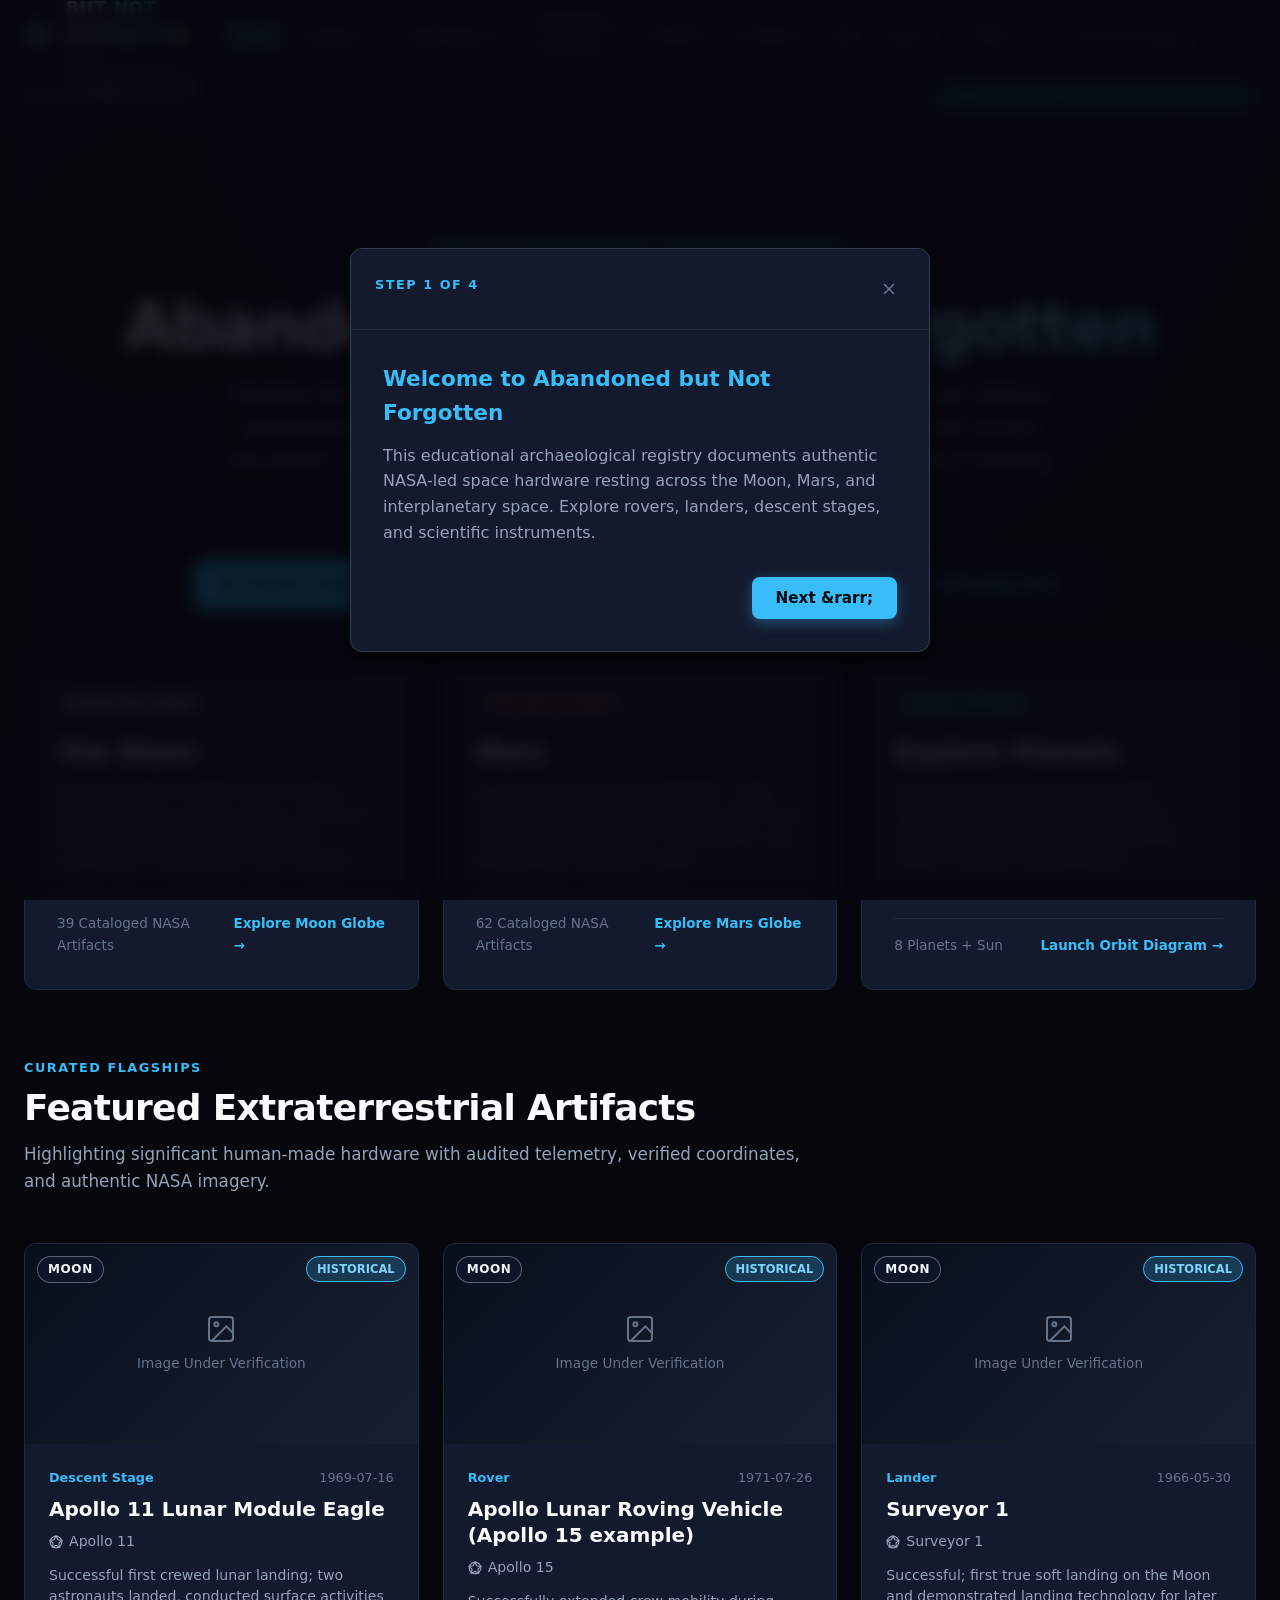
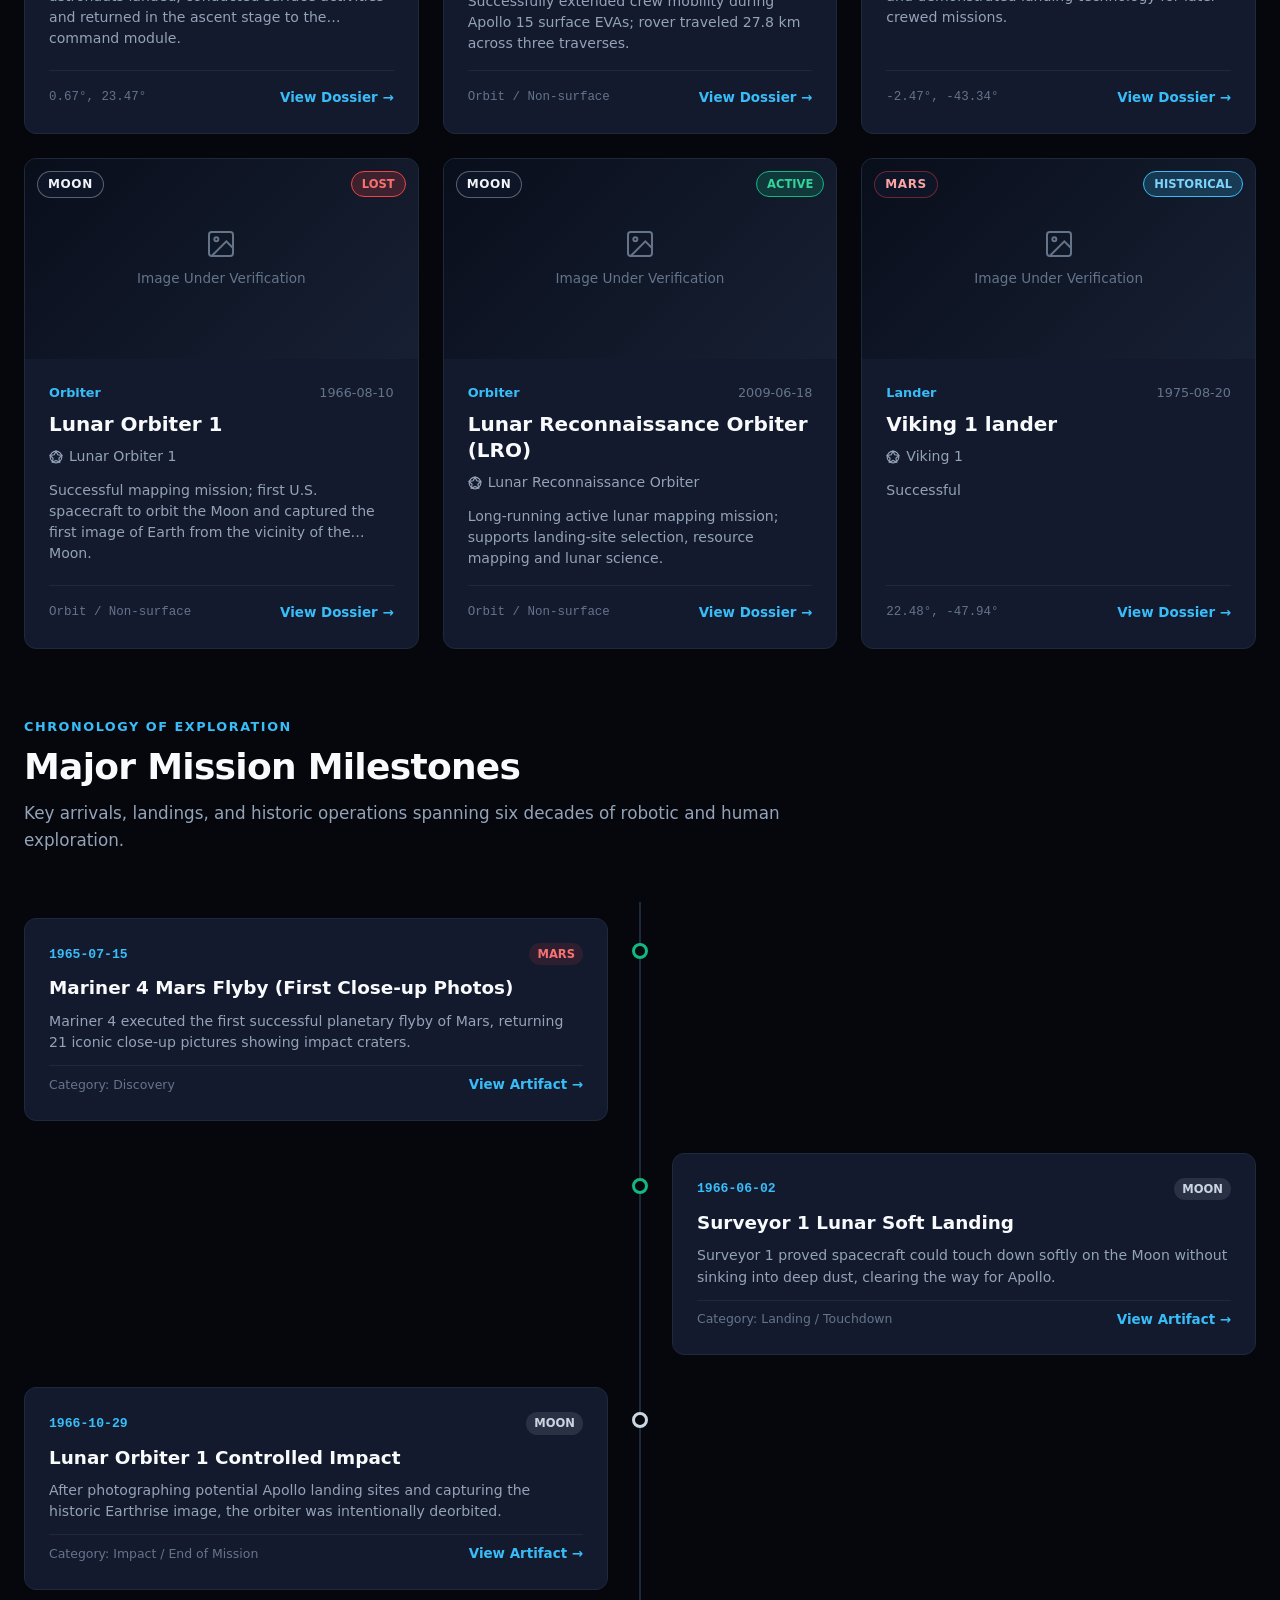
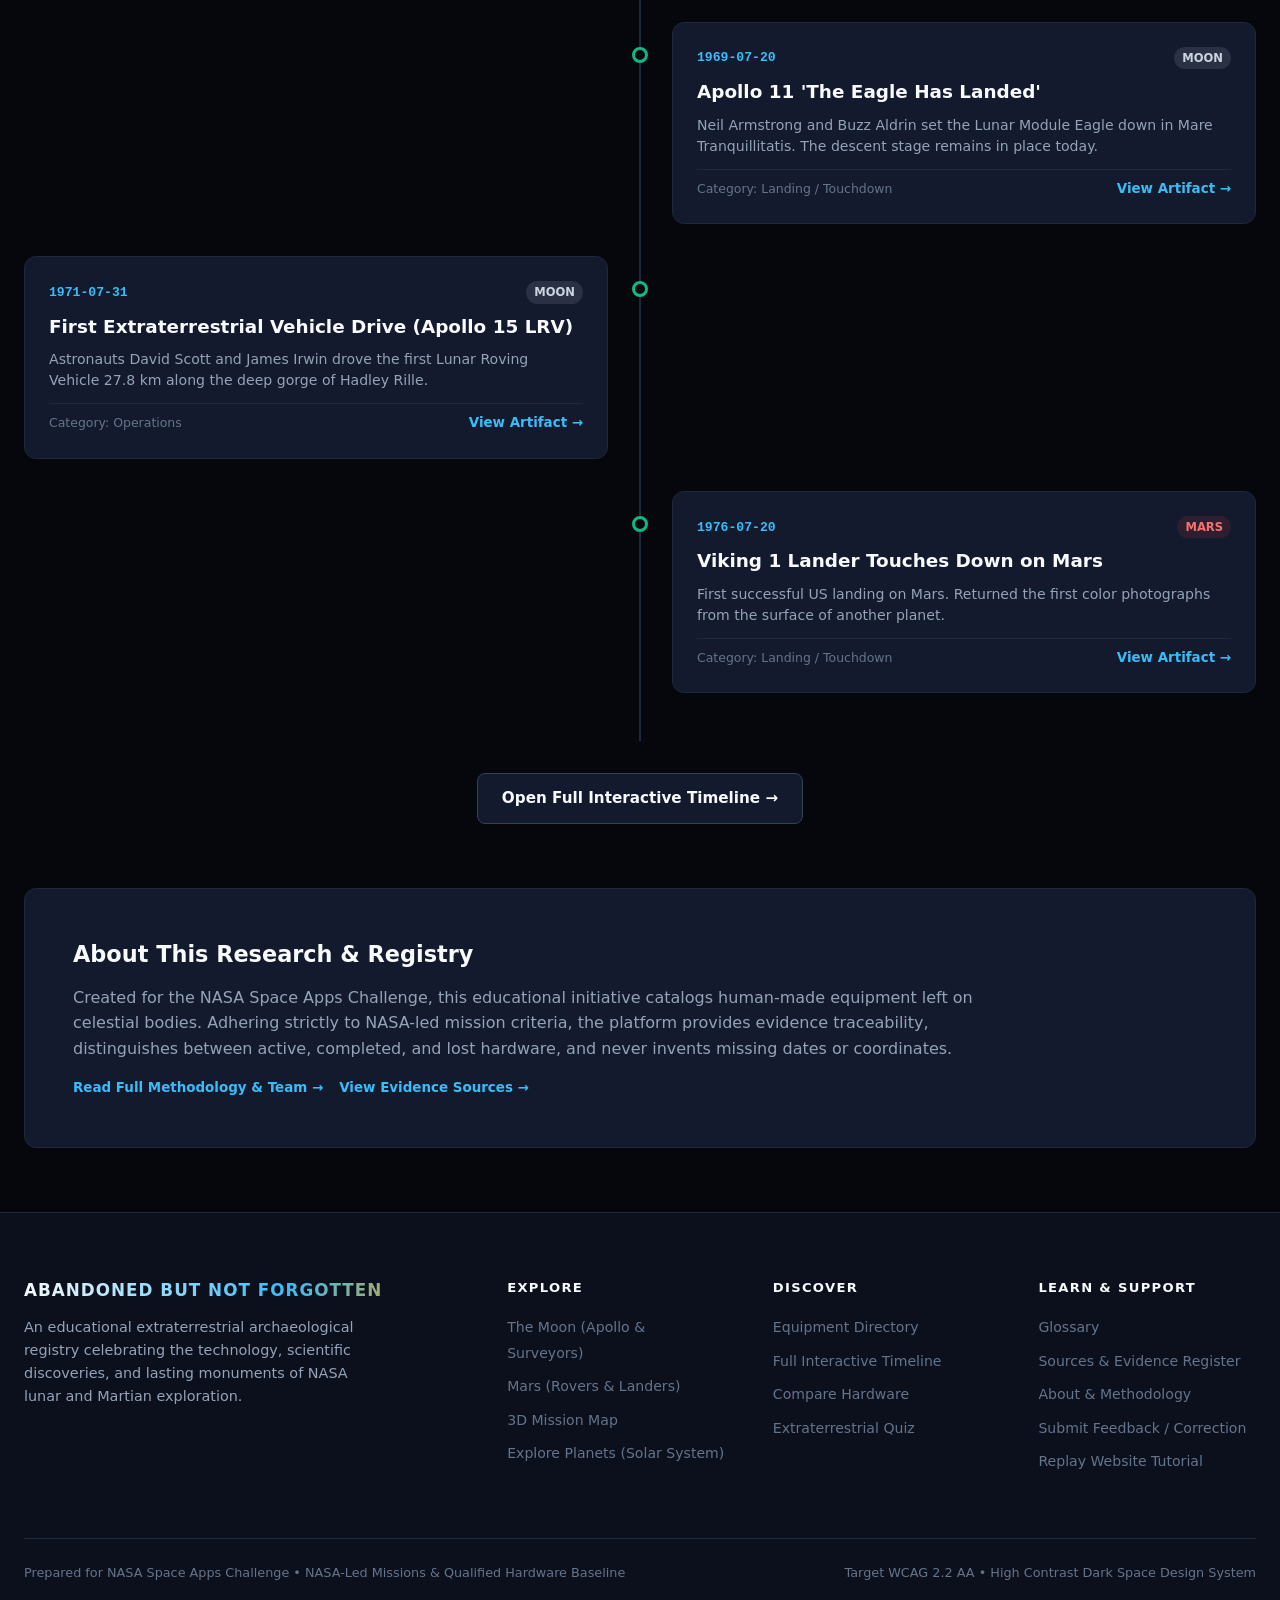
==== index.html @ 473dccac "Add files via upload" ====
<!DOCTYPE html>
<html lang="en" data-theme="dark">
<head>
  <meta charset="UTF-8">
  <meta name="viewport" content="width=device-width, initial-scale=1.0">
  <meta name="description" content="Abandoned but Not Forgotten — An educational, evidence-led archaeological registry and catalog of qualifying NASA-led Moon and Mars mission hardware, landers, rovers, and scientific artifacts.">
  <title>Abandoned but Not Forgotten | NASA Extraterrestrial Artifact Registry</title>
  <link rel="stylesheet" href="styles.css">
  <link rel="icon" href="data:image/svg+xml,<svg xmlns='http://www.w3.org/2000/svg' viewBox='0 0 100 100'><circle cx='50' cy='50' r='46' fill='none' stroke='%2338bdf8' stroke-width='6'/><path d='M30 65 L50 25 L70 65 Z' fill='none' stroke='white' stroke-width='5'/><circle cx='50' cy='52' r='6' fill='%23ef4444'/></svg>">
</head>
<body>

  <!-- Accessible Skip Link -->
  <a href="#main-content" class="skip-link">Skip to main content</a>

  <!-- Site Header & Global Navigation (2-Row Layout) -->
  <header class="site-header" role="banner">
    <!-- Row 1: Primary Nav & Global Actions -->
    <div class="container header-row-primary">
      <div class="brand">
        <a href="#home" class="brand-link" aria-label="Abandoned but Not Forgotten homepage">
          <div class="brand-icon" aria-hidden="true">
            <svg viewBox="0 0 40 40" width="28" height="28" fill="none" stroke="currentColor">
              <circle cx="20" cy="20" r="17" stroke-width="2" stroke-dasharray="3 3"/>
              <circle cx="20" cy="20" r="8" stroke-width="2"/>
              <line x1="20" y1="2" x2="20" y2="38" stroke-width="1.5"/>
              <line x1="2" y1="20" x2="38" y2="20" stroke-width="1.5"/>
            </svg>
          </div>
          <div class="brand-text">
            <span class="brand-title">ABANDONED BUT NOT FORGOTTEN</span>
            <span class="brand-tagline">NASA Extraterrestrial Artifact Registry</span>
          </div>
        </a>
      </div>

      <nav class="primary-nav" aria-label="Main Navigation">
        <ul class="nav-list">
          <li><a href="#home" class="nav-link active" data-route="home">Home</a></li>
          
          <!-- Explore Dropdown -->
          <li class="dropdown">
            <button class="dropdown-trigger" aria-haspopup="true" aria-expanded="false">
              Explore
              <svg class="dropdown-icon" viewBox="0 0 24 24" fill="none" stroke="currentColor" stroke-width="2"><polyline points="6 9 12 15 18 9"/></svg>
            </button>
            <ul class="dropdown-menu">
              <li><a href="#planets" data-route="planets">Explore Planets (Solar System)</a></li>
              <li><a href="#mission-map" data-route="mission-map">Mission Map (3D Globe)</a></li>
              <li><a href="#missions" data-route="missions">NASA & Space Missions</a></li>
            </ul>
          </li>

          <!-- Destinations Dropdown -->
          <li class="dropdown">
            <button class="dropdown-trigger" aria-haspopup="true" aria-expanded="false">
              Destinations
              <svg class="dropdown-icon" viewBox="0 0 24 24" fill="none" stroke="currentColor" stroke-width="2"><polyline points="6 9 12 15 18 9"/></svg>
            </button>
            <ul class="dropdown-menu">
              <li><a href="#destination-moon" data-route="destination-moon">Moon (Apollo & Surveyors)</a></li>
              <li><a href="#destination-mars" data-route="destination-mars">Mars (Rovers & Landers)</a></li>
            </ul>
          </li>

          <li><a href="#filters" class="nav-link" data-route="filters">Equipment Directory</a></li>
          <li><a href="#timeline" class="nav-link" data-route="timeline">Timeline</a></li>
          <li><a href="#compare" class="nav-link" data-route="compare">Compare</a></li>
          <li><a href="#quiz" class="nav-link" data-route="quiz">Quiz</a></li>

          <!-- Learn Dropdown -->
          <li class="dropdown">
            <button class="dropdown-trigger" aria-haspopup="true" aria-expanded="false">
              Learn
              <svg class="dropdown-icon" viewBox="0 0 24 24" fill="none" stroke="currentColor" stroke-width="2"><polyline points="6 9 12 15 18 9"/></svg>
            </button>
            <ul class="dropdown-menu">
              <li><a href="#glossary" data-route="glossary">Glossary</a></li>
              <li><a href="#sources" data-route="sources">Sources & Evidence Register</a></li>
            </ul>
          </li>

          <li><a href="#about" class="nav-link" data-route="about">About</a></li>
        </ul>
      </nav>

      <!-- Global Actions: Search, Notifications, Theme, Mobile -->
      <div class="header-actions">
        <div class="search-box-header">
          <svg class="search-icon-header" viewBox="0 0 24 24" width="16" height="16" fill="none" stroke="currentColor" stroke-width="2"><circle cx="11" cy="11" r="8"/><line x1="21" y1="21" x2="16.65" y2="16.65"/></svg>
          <input type="search" id="globalSearchInput" class="search-input-header" placeholder="Search catalog..." aria-label="Search equipment, missions, or glossary">
        </div>

        <!-- Notification Bell -->
        <button id="btnNotificationBell" class="btn-icon" aria-label="Website update announcements" title="Website update feed">
          <svg viewBox="0 0 24 24" width="18" height="18" fill="none" stroke="currentColor" stroke-width="2"><path d="M18 8A6 6 0 0 0 6 8c0 7-3 9-3 9h18s-3-2-3-9"/><path d="M13.73 21a2 2 0 0 1-3.46 0"/></svg>
          <span class="badge-dot" aria-hidden="true"></span>
        </button>

        <!-- Theme Toggle -->
        <button id="btnThemeToggle" class="btn-icon" aria-label="Toggle dark/light theme" title="Toggle theme">
          <svg class="theme-icon-sun" viewBox="0 0 24 24" width="18" height="18" fill="none" stroke="currentColor" stroke-width="2"><circle cx="12" cy="12" r="5"/><line x1="12" y1="1" x2="12" y2="3"/><line x1="12" y1="21" x2="12" y2="23"/><line x1="4.22" y1="4.22" x2="5.64" y2="5.64"/><line x1="18.36" y1="18.36" x2="19.78" y2="19.78"/><line x1="1" y1="12" x2="3" y2="12"/><line x1="21" y1="12" x2="23" y2="12"/><line x1="4.22" y1="19.78" x2="5.64" y2="18.36"/><line x1="18.36" y1="5.64" x2="19.78" y2="4.22"/></svg>
        </button>

        <!-- Mobile Menu Toggle -->
        <button id="btnMobileToggle" class="btn-icon btn-mobile-toggle" aria-label="Toggle navigation menu" aria-expanded="false">
          <svg viewBox="0 0 24 24" width="20" height="20" fill="none" stroke="currentColor" stroke-width="2"><line x1="3" y1="12" x2="21" y2="12"/><line x1="3" y1="6" x2="21" y2="6"/><line x1="3" y1="18" x2="21" y2="18"/></svg>
        </button>
      </div>
    </div>

    <!-- Row 2: Contextual Navigation & Breadcrumbs -->
    <div class="container header-row-contextual">
      <nav class="breadcrumb-trail" aria-label="Breadcrumb">
        <a href="#home">Home</a>
        <span class="breadcrumb-separator" aria-hidden="true">/</span>
        <span id="currentRouteLabel">Catalog</span>
      </nav>

      <div class="contextual-actions">
        <span class="dataset-badge" title="NASA-Only Verified Deliverables dataset loaded">
          <span class="dataset-dot"></span>
          NASA-Only Verified Dataset (100 Artifacts)
        </span>
      </div>
    </div>
  </header>

  <!-- Main Content Area with Routing Views -->
  <main id="main-content" role="main">

    <!-- ======================================================================
         1. HOME VIEW (#home)
         ====================================================================== -->
    <section id="view-home" class="view-section active" aria-labelledby="home-heading">
      <div class="container">
        <!-- Hero Section -->
        <div class="hero-section">
          <span class="hero-badge">NASA Space Apps Challenge • Archaeological Registry</span>
          <h1 id="home-heading" class="hero-title">Abandoned but Not Forgotten</h1>
          <p class="hero-subtitle">
            Explore the forgotten history of space exploration, discover the stories behind abandoned spacecraft, rovers, landers, and scientific instruments left across the Moon, Mars, and beyond. Every mission leaves an enduring legacy waiting to be rediscovered.
          </p>
          <div class="hero-actions">
            <a href="#filters" class="btn btn-primary">
              <svg viewBox="0 0 24 24" width="18" height="18" fill="none" stroke="currentColor" stroke-width="2"><rect x="3" y="3" width="7" height="7"/><rect x="14" y="3" width="7" height="7"/><rect x="14" y="14" width="7" height="7"/><rect x="3" y="14" width="7" height="7"/></svg>
              Explore Equipment Directory
            </a>
            <a href="#mission-map" class="btn btn-secondary">
              <svg viewBox="0 0 24 24" width="18" height="18" fill="none" stroke="currentColor" stroke-width="2"><circle cx="12" cy="12" r="10"/><polygon points="12 2 15.09 8.26 22 9.27 17 14.14 18.18 21.02 12 17.77 5.82 21.02 7 14.14 2 9.27 8.91 8.26 12 2"/></svg>
              Interactive 3D Mission Map
            </a>
            <a href="#quiz" class="btn btn-outline">Test Knowledge Quiz</a>
          </div>
        </div>

        <!-- 3 Primary Destination Cards -->
        <div class="destinations-grid">
          <article class="dest-card moon">
            <span class="dest-card-badge">Celestial Body</span>
            <h2 class="dest-card-title">The Moon</h2>
            <p class="dest-card-desc">
              Discover historic Apollo lunar module descent stages, electric rovers, Surveyor soft landers, and impact remnants preserved in the pristine lunar vacuum.
            </p>
            <div class="dest-card-meta">
              <span>39 Cataloged NASA Artifacts</span>
              <a href="#destination-moon" class="btn-card-link">Explore Moon Globe &rarr;</a>
            </div>
          </article>

          <article class="dest-card mars">
            <span class="dest-card-badge">The Red Planet</span>
            <h2 class="dest-card-title">Mars</h2>
            <p class="dest-card-desc">
              Journey across ancient lakebeds, crater rims, and volcanic plains where rovers like Curiosity, Perseverance, Opportunity, and Spirit paved humanity's path.
            </p>
            <div class="dest-card-meta">
              <span>62 Cataloged NASA Artifacts</span>
              <a href="#destination-mars" class="btn-card-link">Explore Mars Globe &rarr;</a>
            </div>
          </article>

          <article class="dest-card solar">
            <span class="dest-card-badge">Solar System</span>
            <h2 class="dest-card-title">Explore Planets</h2>
            <p class="dest-card-desc">
              Interactive 2D solar system model demonstrating planetary orbits from Mercury to Neptune, with deep-space robotic missions and telemetry.
            </p>
            <div class="dest-card-meta">
              <span>8 Planets + Sun</span>
              <a href="#planets" class="btn-card-link">Launch Orbit Diagram &rarr;</a>
            </div>
          </article>
        </div>

        <!-- Featured Artifacts -->
        <div class="section-header">
          <span class="section-eyebrow">Curated Flagships</span>
          <h2 class="section-title">Featured Extraterrestrial Artifacts</h2>
          <p class="section-description">
            Highlighting significant human-made hardware with audited telemetry, verified coordinates, and authentic NASA imagery.
          </p>
        </div>
        <div id="homeFeaturedGrid" class="equipment-grid">
          <!-- Populated by JavaScript -->
        </div>

        <!-- Interactive Timeline Preview on Home -->
        <div style="margin-top: var(--space-3xl);">
          <div class="section-header">
            <span class="section-eyebrow">Chronology of Exploration</span>
            <h2 class="section-title">Major Mission Milestones</h2>
            <p class="section-description">
              Key arrivals, landings, and historic operations spanning six decades of robotic and human exploration.
            </p>
          </div>
          <div id="homeTimelinePreview" class="timeline-stream">
            <!-- Populated by JavaScript (top milestones) -->
          </div>
          <div style="text-align: center; margin-top: var(--space-xl);">
            <a href="#timeline" class="btn btn-secondary">Open Full Interactive Timeline &rarr;</a>
          </div>
        </div>

        <!-- Recently Explored Section -->
        <div id="recentlyExploredSection" style="margin-top: var(--space-3xl); display: none;">
          <div class="section-header" style="display: flex; align-items: flex-end; justify-content: space-between; flex-wrap: wrap; gap: var(--space-md);">
            <div>
              <span class="section-eyebrow">Your History</span>
              <h2 class="section-title" style="font-size: 1.6rem; margin-bottom: 4px;">Recently Explored Artifacts</h2>
              <p class="section-description" style="font-size: 0.88rem;">Stored locally in your browser. No personal data or cloud telemetry collected.</p>
            </div>
            <button id="btnClearRecentlyExplored" class="btn btn-outline" style="padding: 6px 14px; font-size: 0.82rem;">Clear History</button>
          </div>
          <div id="recentlyExploredGrid" class="equipment-grid">
            <!-- Populated by JS -->
          </div>
        </div>

        <!-- About Project Summary Card -->
        <div style="margin-top: var(--space-3xl); background: var(--bg-card); border: 1px solid var(--border-dim); border-radius: var(--radius-lg); padding: var(--space-2xl);">
          <h3 style="font-size: 1.4rem; font-weight: 800; color: var(--text-primary); margin-bottom: var(--space-sm);">About This Research & Registry</h3>
          <p style="color: var(--text-secondary); line-height: 1.6; margin-bottom: var(--space-md); max-width: 900px;">
            Created for the NASA Space Apps Challenge, this educational initiative catalogs human-made equipment left on celestial bodies. Adhering strictly to NASA-led mission criteria, the platform provides evidence traceability, distinguishes between active, completed, and lost hardware, and never invents missing dates or coordinates.
          </p>
          <div style="display: flex; gap: var(--space-md); flex-wrap: wrap;">
            <a href="#about" class="btn-card-link">Read Full Methodology & Team &rarr;</a>
            <a href="#sources" class="btn-card-link">View Evidence Sources &rarr;</a>
          </div>
        </div>
      </div>
    </section>

    <!-- ======================================================================
         2. MOON DESTINATION VIEW (#destination-moon)
         ====================================================================== -->
    <section id="view-destination-moon" class="view-section" aria-labelledby="moon-heading">
      <div class="container">
        <div class="section-header">
          <span class="section-eyebrow">Destination Exploration</span>
          <h1 id="moon-heading" class="section-title">The Moon: Human & Robotic Footprints</h1>
          <p class="section-description">
            Interactive 3D lunar globe rendering surface landing coordinates for Apollo lunar modules, Lunar Roving Vehicles, and Surveyor robotic landers.
          </p>
        </div>

        <!-- 3D Globe Canvas Container -->
        <div class="globe-viewport-container" id="moonGlobeContainer">
          <canvas id="moonGlobeCanvas" class="globe-canvas" aria-label="Interactive 3D Moon Globe with surface landing markers"></canvas>
          <div class="globe-hud-overlay">
            <div class="globe-hud-title">
              <svg viewBox="0 0 24 24" width="16" height="16" fill="currentColor"><circle cx="12" cy="12" r="10"/></svg>
              <span>Lunar Surface Telemetry</span>
            </div>
            <div class="globe-hud-coords" id="moonGlobeHoverCoords">Rotate globe to inspect coordinates</div>
          </div>
          <div class="globe-controls-bar">
            <button class="globe-btn-ctrl" id="btnMoonResetView" title="Reset view orientation">Reset View</button>
            <button class="globe-btn-ctrl" id="btnMoonToggleAutoRotate" title="Toggle automatic rotation">Auto-Rotate: On</button>
          </div>
          <!-- Marker Click HUD Popup -->
          <div class="globe-marker-popup" id="moonMarkerPopup">
            <div class="popup-title" id="moonPopupTitle">Hardware Name</div>
            <div class="popup-mission" id="moonPopupMission">Mission Name</div>
            <span class="popup-status status-historical-badge" id="moonPopupStatus">Historical</span>
            <br>
            <button class="popup-link" id="moonPopupBtnDetails">View Complete Dossier &rarr;</button>
          </div>
        </div>

        <!-- Accessible 2D Location List Details (WCAG 2.2 Fallback) -->
        <details class="accessible-marker-list-details">
          <summary class="accessible-marker-summary">View Accessible 2D Coordinate Table for Screen Readers & Keyboard Users</summary>
          <div class="table-container">
            <table class="marker-table" aria-label="Moon surface equipment coordinate list">
              <thead>
                <tr>
                  <th>Equipment Name</th>
                  <th>Mission</th>
                  <th>Coordinates</th>
                  <th>Location Accuracy</th>
                  <th>Status</th>
                  <th>Action</th>
                </tr>
              </thead>
              <tbody id="moonAccessibleTableBody">
                <!-- Populated by JS -->
              </tbody>
            </table>
          </div>
        </details>

        <!-- Moon Equipment Directory Grid -->
        <div class="section-header" style="margin-top: var(--space-2xl);">
          <span class="section-eyebrow">Catalog Records</span>
          <h2 class="section-title" style="font-size: 1.8rem;">Lunar Equipment Records</h2>
        </div>
        <div id="moonEquipmentGrid" class="equipment-grid">
          <!-- Populated by JS -->
        </div>
      </div>
    </section>

    <!-- ======================================================================
         3. MARS DESTINATION VIEW (#destination-mars)
         ====================================================================== -->
    <section id="view-destination-mars" class="view-section" aria-labelledby="mars-heading">
      <div class="container">
        <div class="section-header">
          <span class="section-eyebrow">Destination Exploration</span>
          <h1 id="mars-heading" class="section-title">Mars: The Red Planet Artifacts</h1>
          <p class="section-description">
            Explore 62 NASA rovers, static landers, atmospheric probes, and orbiters that have explored Martian valleys, craters, and polar plains.
          </p>
        </div>

        <!-- 3D Mars Globe Container -->
        <div class="globe-viewport-container" id="marsGlobeContainer">
          <canvas id="marsGlobeCanvas" class="globe-canvas" aria-label="Interactive 3D Mars Globe with surface landing markers"></canvas>
          <div class="globe-hud-overlay">
            <div class="globe-hud-title" style="color: #f87171;">
              <svg viewBox="0 0 24 24" width="16" height="16" fill="currentColor"><circle cx="12" cy="12" r="10"/></svg>
              <span>Martian Surface Telemetry</span>
            </div>
            <div class="globe-hud-coords" id="marsGlobeHoverCoords">Rotate globe to inspect coordinates</div>
          </div>
          <div class="globe-controls-bar">
            <button class="globe-btn-ctrl" id="btnMarsResetView" title="Reset view orientation">Reset View</button>
            <button class="globe-btn-ctrl" id="btnMarsToggleAutoRotate" title="Toggle automatic rotation">Auto-Rotate: On</button>
          </div>
          <!-- Marker Popup -->
          <div class="globe-marker-popup" id="marsMarkerPopup">
            <div class="popup-title" id="marsPopupTitle">Hardware Name</div>
            <div class="popup-mission" id="marsPopupMission">Mission Name</div>
            <span class="popup-status status-active-badge" id="marsPopupStatus">Active</span>
            <br>
            <button class="popup-link" id="marsPopupBtnDetails">View Complete Dossier &rarr;</button>
          </div>
        </div>

        <!-- Accessible 2D Table Fallback -->
        <details class="accessible-marker-list-details">
          <summary class="accessible-marker-summary">View Accessible 2D Coordinate Table for Screen Readers & Keyboard Users</summary>
          <div class="table-container">
            <table class="marker-table" aria-label="Mars surface equipment coordinate list">
              <thead>
                <tr>
                  <th>Equipment Name</th>
                  <th>Mission</th>
                  <th>Coordinates</th>
                  <th>Location Accuracy</th>
                  <th>Status</th>
                  <th>Action</th>
                </tr>
              </thead>
              <tbody id="marsAccessibleTableBody">
                <!-- Populated by JS -->
              </tbody>
            </table>
          </div>
        </details>

        <!-- Mars Equipment Directory Grid -->
        <div class="section-header" style="margin-top: var(--space-2xl);">
          <span class="section-eyebrow">Catalog Records</span>
          <h2 class="section-title" style="font-size: 1.8rem;">Martian Equipment Records</h2>
        </div>
        <div id="marsEquipmentGrid" class="equipment-grid">
          <!-- Populated by JS -->
        </div>
      </div>
    </section>

    <!-- ======================================================================
         4. FILTERS / EQUIPMENT DIRECTORY VIEW (#filters)
         ====================================================================== -->
    <section id="view-filters" class="view-section" aria-labelledby="filters-heading">
      <div class="container">
        <div class="section-header">
          <span class="section-eyebrow">Comprehensive Registry</span>
          <h1 id="filters-heading" class="section-title">Extraterrestrial Equipment Directory</h1>
          <p class="section-description">
            Filter, sort, and inspect 100 qualified NASA Moon and Mars mission hardware records. Toggle between visual grid cards and structured data table.
          </p>
        </div>

        <!-- Filter Controls Toolbar -->
        <div class="filters-toolbar">
          <div class="filters-row">
            <div class="filter-group">
              <label for="filterDestination" class="filter-label">Destination</label>
              <select id="filterDestination" class="filter-select">
                <option value="all">All Destinations (Moon & Mars)</option>
                <option value="Moon">Moon (39)</option>
                <option value="Mars">Mars (61)</option>
              </select>
            </div>

            <div class="filter-group">
              <label for="filterStatus" class="filter-label">Operational Status</label>
              <select id="filterStatus" class="filter-select">
                <option value="all">All Statuses</option>
                <option value="active">Active / Operational</option>
                <option value="historical">Historical / Completed</option>
                <option value="lost">Lost Contact / Impact</option>
              </select>
            </div>

            <div class="filter-group">
              <label for="filterType" class="filter-label">Equipment Type</label>
              <select id="filterType" class="filter-select">
                <option value="all">All Equipment Types</option>
                <option value="Rover">Rovers</option>
                <option value="Lander">Landers</option>
                <option value="Descent Stage">Descent Stages</option>
                <option value="Orbiter">Orbiters & Spacecraft</option>
                <option value="Helicopter">Helicopters & Aerial</option>
              </select>
            </div>

            <div class="filter-group">
              <label for="filterSearchText" class="filter-label">Search Query</label>
              <input type="text" id="filterSearchText" class="filter-search" placeholder="Filter by name, mission, instruments...">
            </div>

            <div class="filter-group">
              <label for="filterSortOrder" class="filter-label">Sort By</label>
              <select id="filterSortOrder" class="filter-select">
                <option value="chronological-asc">Chronological (Earliest First)</option>
                <option value="chronological-desc">Chronological (Newest First)</option>
                <option value="name-asc">Name (A &rarr; Z)</option>
                <option value="destination">Destination</option>
              </select>
            </div>
          </div>

          <div class="filter-actions-row">
            <div class="results-count-badge" id="filtersResultCount" aria-live="polite">
              Showing 100 equipment records
            </div>

            <div style="display: flex; align-items: center; gap: var(--space-md);">
              <button id="btnResetFilters" class="btn btn-outline" style="padding: 4px 12px; font-size: 0.8rem;">Reset Filters</button>
              <div class="view-mode-toggle" role="group" aria-label="Display View Mode">
                <button id="btnViewCards" class="btn-view-toggle active" aria-pressed="true">Grid Cards</button>
                <button id="btnViewTable" class="btn-view-toggle" aria-pressed="false">Data Table</button>
              </div>
            </div>
          </div>
        </div>

        <!-- Directory Container (Cards view vs Table view) -->
        <div id="directoryCardsContainer" class="equipment-grid">
          <!-- Populated by JS -->
        </div>

        <div id="directoryTableContainer" class="table-container" style="display: none;">
          <table class="data-table" aria-label="Filtered equipment directory table">
            <thead>
              <tr>
                <th>Hardware Name</th>
                <th>Destination</th>
                <th>Type</th>
                <th>Mission</th>
                <th>Launch Date</th>
                <th>Landing / Arrival</th>
                <th>Coordinates</th>
                <th>Status</th>
                <th>Action</th>
              </tr>
            </thead>
            <tbody id="directoryTableBody">
              <!-- Populated by JS -->
            </tbody>
          </table>
        </div>
      </div>
    </section>

    <!-- ======================================================================
         5. FULL INTERACTIVE TIMELINE VIEW (#timeline)
         ====================================================================== -->
    <section id="view-timeline" class="view-section" aria-labelledby="timeline-heading">
      <div class="container">
        <div class="section-header">
          <span class="section-eyebrow">Temporal Mapping</span>
          <h1 id="timeline-heading" class="section-title">Moon & Mars Exploration Timeline</h1>
          <p class="section-description">
            Interactive chronological stream of launches, landings, deployments, major discoveries, and communication conclusions.
          </p>
        </div>

        <!-- Timeline Toolbar & Legend -->
        <div class="timeline-controls-bar">
          <div class="timeline-legend">
            <span style="font-weight: 700; color: var(--text-primary);">Outcome Legend:</span>
            <div class="legend-item"><span class="legend-dot green"></span> Successful Milestone / Landing</div>
            <div class="legend-item"><span class="legend-dot yellow"></span> Ongoing Operations</div>
            <div class="legend-item"><span class="legend-dot red"></span> Lost Contact / Anomaly</div>
            <div class="legend-item"><span class="legend-dot white"></span> Decommissioned / Program Event</div>
          </div>

          <div style="display: flex; gap: var(--space-xs); flex-wrap: wrap;">
            <select id="timelineFilterDest" class="filter-select" style="padding: 4px 8px; font-size: 0.8rem;">
              <option value="all">All Destinations</option>
              <option value="Moon">Moon Only</option>
              <option value="Mars">Mars Only</option>
            </select>
            <select id="timelineFilterCategory" class="filter-select" style="padding: 4px 8px; font-size: 0.8rem;">
              <option value="all">All Milestone Categories</option>
              <option value="Landing / Touchdown">Landings / Touchdowns</option>
              <option value="Operations">Surface Operations</option>
              <option value="Discovery">Scientific Discoveries</option>
              <option value="Lost Contact">Lost Contact</option>
              <option value="Retirement">Retirement / End of Mission</option>
            </select>
          </div>
        </div>

        <!-- Interactive Stream Container -->
        <div id="fullTimelineStream" class="timeline-stream">
          <!-- Populated by JS -->
        </div>
      </div>
    </section>

    <!-- ======================================================================
         6. MISSION MAP 3D VIEW (#mission-map)
         ====================================================================== -->
    <section id="view-mission-map" class="view-section" aria-labelledby="map-heading">
      <div class="container">
        <div class="section-header">
          <span class="section-eyebrow">Orbital & Surface Mapping</span>
          <h1 id="map-heading" class="section-title">Extraterrestrial Mission Map</h1>
          <p class="section-description">
            NASA Eyes-inspired 3D globe explorer. Switch between celestial bodies, toggle between surface artifacts and orbital paths, and examine landing coordinates.
          </p>
        </div>

        <div style="display: flex; align-items: center; justify-content: space-between; margin-bottom: var(--space-md); flex-wrap: wrap; gap: var(--space-sm);">
          <div style="display: flex; gap: var(--space-xs);">
            <button id="btnMapSelectMoon" class="btn btn-secondary active" style="padding: 8px 16px;">The Moon</button>
            <button id="btnMapSelectMars" class="btn btn-secondary" style="padding: 8px 16px;">Mars</button>
          </div>
          <div style="display: flex; gap: var(--space-xs);">
            <button id="btnMapToggleOrbits" class="btn btn-outline" style="padding: 6px 12px; font-size: 0.82rem;">Orbits: Visible</button>
            <button id="btnMapReset" class="btn btn-outline" style="padding: 6px 12px; font-size: 0.82rem;">Reset Camera</button>
          </div>
        </div>

        <div class="globe-viewport-container" style="height: 600px;">
          <canvas id="missionMapCanvas" class="globe-canvas" aria-label="Interactive 3D Mission Map"></canvas>
          <div class="globe-hud-overlay">
            <div class="globe-hud-title" id="mapHudTitle">The Moon • Surface & Orbital Trackers</div>
            <div class="globe-hud-coords" id="mapHudCoords">Hover or drag to rotate 3D sphere</div>
          </div>
          <div class="globe-marker-popup" id="mapMarkerPopup">
            <div class="popup-title" id="mapPopupTitle">Name</div>
            <div class="popup-mission" id="mapPopupMission">Mission</div>
            <span class="popup-status status-historical-badge" id="mapPopupStatus">Status</span>
            <br>
            <button class="popup-link" id="mapPopupDetailsBtn">View Equipment Record &rarr;</button>
          </div>
        </div>
      </div>
    </section>

    <!-- ======================================================================
         7. EXPLORE PLANETS 2D SOLAR SYSTEM VIEW (#planets)
         ====================================================================== -->
    <section id="view-planets" class="view-section" aria-labelledby="planets-heading">
      <div class="container">
        <div class="section-header">
          <span class="section-eyebrow">Planetary Overview</span>
          <h1 id="planets-heading" class="section-title">Explore Planets (2D Solar System)</h1>
          <p class="section-description">
            Interactive scale-proportional diagram of the Solar System. Select any planet to inspect physical properties, distance, atmospheric characteristics, and robotic mission history.
          </p>
        </div>

        <div class="solar-system-container">
          <div class="solar-canvas-wrapper">
            <canvas id="solarCanvas" width="1200" height="520" aria-label="Interactive 2D Solar System Diagram showing 8 planets orbiting the Sun"></canvas>
          </div>
          <div class="solar-controls">
            <button id="btnSolarPause" class="btn btn-outline" style="padding: 4px 10px; font-size: 0.8rem;">Pause Animation</button>
            <span style="color: var(--text-muted); font-size: 0.78rem;">Illustrative orbital paths • Not to physical distance scale</span>
          </div>
        </div>

        <div class="section-header">
          <span class="section-eyebrow">Celestial Bodies</span>
          <h2 class="section-title" style="font-size: 1.6rem;">Planetary Dossiers</h2>
        </div>
        <div id="planetsGrid" class="planets-card-grid">
          <!-- Populated by JS -->
        </div>
      </div>
    </section>

    <!-- ======================================================================
         8. NASA & SPACE MISSIONS DIRECTORY VIEW (#missions)
         ====================================================================== -->
    <section id="view-missions" class="view-section" aria-labelledby="missions-heading">
      <div class="container">
        <div class="section-header">
          <span class="section-eyebrow">Program Architecture</span>
          <h1 id="missions-heading" class="section-title">NASA & Space Missions Directory</h1>
          <p class="section-description">
            Explore qualifying NASA missions across the Apollo, Surveyor, Lunar Orbiter, Viking, Pathfinder, Mars Exploration Rover, MSL, and Mars 2020 programs.
          </p>
        </div>

        <div id="missionsListGrid" style="display: grid; grid-template-columns: repeat(auto-fill, minmax(360px, 1fr)); gap: var(--space-lg);">
          <!-- Populated by JS -->
        </div>
      </div>
    </section>

    <!-- ======================================================================
         9. COMPARE TOOL VIEW (#compare)
         ====================================================================== -->
    <section id="view-compare" class="view-section" aria-labelledby="compare-heading">
      <div class="container">
        <div class="section-header">
          <span class="section-eyebrow">Analytical Matrix</span>
          <h1 id="compare-heading" class="section-title">Hardware Comparison Matrix</h1>
          <p class="section-description">
            Select 2 or 3 spacecraft, landers, or rovers to compare engineering specifications, power systems, landing coordinates, and operational life spans side-by-side.
          </p>
        </div>

        <!-- Comparison Selectors -->
        <div class="compare-selectors-bar">
          <div class="compare-selector-col">
            <label for="compareSelect1" class="filter-label">Artifact #1 (Required)</label>
            <select id="compareSelect1" class="filter-select"></select>
          </div>
          <div class="compare-selector-col">
            <label for="compareSelect2" class="filter-label">Artifact #2 (Required)</label>
            <select id="compareSelect2" class="filter-select"></select>
          </div>
          <div class="compare-selector-col">
            <label for="compareSelect3" class="filter-label">Artifact #3 (Optional)</label>
            <select id="compareSelect3" class="filter-select">
              <option value="">-- None (2-way comparison) --</option>
            </select>
          </div>
        </div>

        <!-- Comparison Output Table -->
        <div class="compare-table-wrapper">
          <table class="compare-table" aria-label="Spacecraft comparison table">
            <thead id="compareTableHead">
              <!-- Populated by JS -->
            </thead>
            <tbody id="compareTableBody">
              <!-- Populated by JS -->
            </tbody>
          </table>
        </div>
      </div>
    </section>

    <!-- ======================================================================
         10. INTERACTIVE QUIZ ENGINE VIEW (#quiz)
         ====================================================================== -->
    <section id="view-quiz" class="view-section" aria-labelledby="quiz-heading">
      <div class="container">
        <div class="section-header" style="text-align: center;">
          <span class="section-eyebrow">Knowledge Verification</span>
          <h1 id="quiz-heading" class="section-title">Extraterrestrial History Quiz</h1>
          <p class="section-description" style="margin: 0 auto;">
            Test your knowledge with 15 verified questions drawn directly from our NASA Moon & Mars historical deliverables.
          </p>
        </div>

        <div class="quiz-container">
          <div class="quiz-progress-bar-container" role="progressbar" aria-valuenow="0" aria-valuemin="0" aria-valuemax="100">
            <div id="quizProgressFill" class="quiz-progress-fill"></div>
          </div>

          <div class="quiz-meta-row">
            <span id="quizQuestionCounter">Question 1 of 15</span>
            <span id="quizCurrentScore">Score: 0</span>
          </div>

          <!-- Question Prompt -->
          <h2 id="quizQuestionText" class="quiz-question-text">Loading question...</h2>

          <!-- 4 Answer Options -->
          <div id="quizOptionsList" class="quiz-options-list">
            <!-- Populated by JS -->
          </div>

          <!-- Immediate Explanation Feedback Box -->
          <div id="quizExplanationBox" class="quiz-explanation-box">
            <strong id="quizExplanationHeading" style="display: block; margin-bottom: 4px;">Explanation:</strong>
            <p id="quizExplanationText"></p>
          </div>

          <div class="quiz-actions">
            <button id="btnQuizNext" class="btn btn-primary" style="display: none;">Next Question &rarr;</button>
          </div>

          <!-- Quiz Completion Dashboard (Hidden until finished) -->
          <div id="quizResultsDashboard" style="display: none; text-align: center; padding: var(--space-xl) 0;">
            <h2 style="font-size: 2rem; font-weight: 800; color: var(--accent-cyan); margin-bottom: var(--space-sm);">Quiz Complete!</h2>
            <p id="quizFinalScoreSummary" style="font-size: 1.2rem; color: var(--text-primary); margin-bottom: var(--space-lg);"></p>
            <button id="btnQuizRetry" class="btn btn-primary">Retry Quiz with Fresh Questions</button>
          </div>
        </div>
      </div>
    </section>

    <!-- ======================================================================
         11. GLOSSARY VIEW (#glossary)
         ====================================================================== -->
    <section id="view-glossary" class="view-section" aria-labelledby="glossary-heading">
      <div class="container">
        <div class="section-header">
          <span class="section-eyebrow">Reference Terminology</span>
          <h1 id="glossary-heading" class="section-title">Spaceflight & Archaeological Glossary</h1>
          <p class="section-description">
            Alphabetical reference of aerospace terminology, planetary geodetic standards, and robotic engineering definitions.
          </p>
        </div>

        <div style="display: flex; gap: var(--space-xs); margin-bottom: var(--space-lg); flex-wrap: wrap;" id="glossaryCategoryFilters">
          <button class="btn btn-outline active" data-category="all" style="padding: 4px 12px; font-size: 0.82rem;">All Categories</button>
          <button class="btn btn-outline" data-category="Spacecraft and equipment" style="padding: 4px 12px; font-size: 0.82rem;">Spacecraft & Equipment</button>
          <button class="btn btn-outline" data-category="Mission operations" style="padding: 4px 12px; font-size: 0.82rem;">Mission Operations</button>
          <button class="btn btn-outline" data-category="Orbit and navigation" style="padding: 4px 12px; font-size: 0.82rem;">Orbit & Navigation</button>
          <button class="btn btn-outline" data-category="Scientific terms" style="padding: 4px 12px; font-size: 0.82rem;">Scientific Terms</button>
        </div>

        <div id="glossaryAccordion" class="glossary-accordion">
          <!-- Populated by JS -->
        </div>
      </div>
    </section>

    <!-- ======================================================================
         12. SOURCES & EVIDENCE REGISTER VIEW (#sources)
         ====================================================================== -->
    <section id="view-sources" class="view-section" aria-labelledby="sources-heading">
      <div class="container">
        <div class="section-header">
          <span class="section-eyebrow">Academic Rigor & Provenance</span>
          <h1 id="sources-heading" class="section-title">Sources & Evidence Register</h1>
          <p class="section-description">
            Master register of primary archival sources, data repositories, and research rules governing the Abandoned but Not Forgotten catalog.
          </p>
        </div>

        <!-- Standards Callout -->
        <div style="background: var(--bg-card); border: 1px solid var(--border-dim); border-radius: var(--radius-lg); padding: var(--space-xl); margin-bottom: var(--space-2xl);">
          <h2 style="font-size: 1.25rem; font-weight: 700; color: var(--accent-cyan); margin-bottom: var(--space-sm);">Core Research Rules & Scope Constraints</h2>
          <ul style="color: var(--text-secondary); line-height: 1.6; padding-left: var(--space-lg);">
            <li><strong>NASA-Led Missions Only:</strong> Hardware is strictly included if NASA led or operated the host mission. Joint partner instruments on non-NASA missions do not qualify the host spacecraft.</li>
            <li><strong>No Fabricated Values:</strong> Missing landing coordinates, launch dates, or image assets are labeled explicitly as <em>Unknown / Not verified</em> rather than estimated.</li>
            <li><strong>Distinct Milestones:</strong> Launch, orbital insertion, closest approach, touchdown, last communication, and formal mission termination are kept strictly distinct.</li>
            <li><strong>Stable Internal IDs:</strong> Identifier prefixes (e.g. <code>M001</code>, <code>R001</code>) are project-internal anchors, never misrepresented as official NASA catalog numbers.</li>
          </ul>
        </div>

        <!-- Sources Table -->
        <div class="table-container">
          <table class="data-table" aria-label="Authoritative source registry table">
            <thead>
              <tr>
                <th>Source ID</th>
                <th>Title & Master Archive</th>
                <th>Publishing Organization</th>
                <th>Authority Level</th>
                <th>Records Supported</th>
                <th>Link</th>
              </tr>
            </thead>
            <tbody id="sourcesTableBody">
              <!-- Populated by JS -->
            </tbody>
          </table>
        </div>
      </div>
    </section>

    <!-- ======================================================================
         13. ABOUT & METHODOLOGY VIEW (#about)
         ====================================================================== -->
    <section id="view-about" class="view-section" aria-labelledby="about-heading">
      <div class="container">
        <div class="section-header">
          <span class="section-eyebrow">Project Genesis</span>
          <h1 id="about-heading" class="section-title">About Abandoned but Not Forgotten</h1>
          <p class="section-description">
            Conceived for the NASA Space Apps Challenge, this initiative brings extraterrestrial archaeology into public focus through evidence-grounded interactive exploration.
          </p>
        </div>

        <div style="display: grid; grid-template-columns: repeat(auto-fit, minmax(320px, 1fr)); gap: var(--space-xl); line-height: 1.7; color: var(--text-secondary);">
          <div style="background: var(--bg-card); border: 1px solid var(--border-dim); border-radius: var(--radius-lg); padding: var(--space-xl);">
            <h2 style="font-size: 1.3rem; font-weight: 700; color: var(--text-primary); margin-bottom: var(--space-sm);">Why Extraterrestrial Archaeology?</h2>
            <p style="margin-bottom: var(--space-md);">
              When Apollo 11 lifted off from Mare Tranquillitatis on July 21, 1969, the descent stage remained behind as humanity's very first extraterrestrial monument. Over subsequent decades, dozens of robotic probes, stationary landers, rovers, and orbiters have completed their missions across the solar system.
            </p>
            <p>
              These machines represent the pinnacle of engineering in their era. Rather than space debris, they are historical artifacts of humanity's initial expansion into the cosmos.
            </p>
          </div>

          <div style="background: var(--bg-card); border: 1px solid var(--border-dim); border-radius: var(--radius-lg); padding: var(--space-xl);">
            <h2 style="font-size: 1.3rem; font-weight: 700; color: var(--text-primary); margin-bottom: var(--space-sm);">Compliance & Scope Governance</h2>
            <p style="margin-bottom: var(--space-md);">
              Every catalog record adheres to the October 2026 PRD v1.0 specifications. Non-NASA missions (such as Soviet Luna/Lunokhod and ISRO/ESA solo missions) were formally excluded to ensure clean institutional accountability.
            </p>
            <p>
              Images are attributed directly to original NASA archival entries with verified provenance.
            </p>
          </div>
        </div>
      </div>
    </section>

  </main>

  <!-- ======================================================================
       EQUIPMENT DETAIL MODAL (Deep-Dive Dossier)
       ====================================================================== -->
  <div id="equipmentDetailModal" class="modal-backdrop" role="dialog" aria-modal="true" aria-labelledby="modalEquipmentTitle">
    <div class="modal-dialog">
      <div class="modal-header">
        <div>
          <span id="modalEquipmentEyebrow" class="section-eyebrow" style="margin-bottom: 2px;">Artifact Dossier</span>
          <h2 id="modalEquipmentTitle" class="section-title" style="font-size: 1.5rem; margin-bottom: 0;">Equipment Name</h2>
        </div>
        <button id="btnCloseEquipmentModal" class="btn-close-modal" aria-label="Close modal window">
          <svg viewBox="0 0 24 24" width="20" height="20" fill="none" stroke="currentColor" stroke-width="2"><line x1="18" y1="6" x2="6" y2="18"/><line x1="6" y1="6" x2="18" y2="18"/></svg>
        </button>
      </div>

      <div class="modal-body" id="modalEquipmentBody">
        <!-- Dynamically rendered tabs and facts -->
      </div>
    </div>
  </div>

  <!-- ======================================================================
       NOTIFICATION DRAWER (Dated Website Updates Feed)
       ====================================================================== -->
  <aside id="notificationDrawer" class="notification-drawer" aria-label="Website update announcements" aria-hidden="true">
    <div class="drawer-header">
      <h3 style="font-size: 1.1rem; font-weight: 700; color: var(--text-primary);">Website Announcements</h3>
      <button id="btnCloseDrawer" class="btn-close-modal" aria-label="Close announcements drawer">
        <svg viewBox="0 0 24 24" width="20" height="20" fill="none" stroke="currentColor" stroke-width="2"><line x1="18" y1="6" x2="6" y2="18"/><line x1="6" y1="6" x2="18" y2="18"/></svg>
      </button>
    </div>
    <div id="drawerUpdatesList" class="drawer-list">
      <!-- Populated by JS -->
    </div>
  </aside>

  <!-- ======================================================================
       GLOBAL SEARCH RESULTS OVERLAY MODAL
       ====================================================================== -->
  <div id="searchResultsModal" class="modal-backdrop" role="dialog" aria-modal="true" aria-labelledby="searchModalTitle">
    <div class="modal-dialog" style="max-width: 700px;">
      <div class="modal-header">
        <h3 id="searchModalTitle" style="font-size: 1.2rem; font-weight: 700;">Search Results</h3>
        <button id="btnCloseSearchModal" class="btn-close-modal" aria-label="Close search results">
          <svg viewBox="0 0 24 24" width="20" height="20" fill="none" stroke="currentColor" stroke-width="2"><line x1="18" y1="6" x2="6" y2="18"/><line x1="6" y1="6" x2="18" y2="18"/></svg>
        </button>
      </div>
      <div class="modal-body" id="searchResultsContainer">
        <!-- Populated by JS with grouped results -->
      </div>
    </div>
  </div>

  <!-- ======================================================================
       FEEDBACK / CORRECTION MODAL (Mailto generator)
       ====================================================================== -->
  <div id="feedbackModal" class="modal-backdrop" role="dialog" aria-modal="true" aria-labelledby="feedbackModalTitle">
    <div class="modal-dialog" style="max-width: 560px;">
      <div class="modal-header">
        <h3 id="feedbackModalTitle" style="font-size: 1.2rem; font-weight: 700;">Submit Correction or Feedback</h3>
        <button id="btnCloseFeedbackModal" class="btn-close-modal" aria-label="Close feedback modal">
          <svg viewBox="0 0 24 24" width="20" height="20" fill="none" stroke="currentColor" stroke-width="2"><line x1="18" y1="6" x2="6" y2="18"/><line x1="6" y1="6" x2="18" y2="18"/></svg>
        </button>
      </div>
      <form id="feedbackForm" class="modal-body" style="display: flex; flex-direction: column; gap: var(--space-md);">
        <div>
          <label for="fbCategory" class="filter-label">Category (Required)</label>
          <select id="fbCategory" class="filter-select" style="width: 100%;" required>
            <option value="Factual Correction">Factual Correction</option>
            <option value="New Data Suggestion">New Data Suggestion</option>
            <option value="Technical Issue">Technical Issue</option>
          </select>
        </div>
        <div>
          <label for="fbMessage" class="filter-label">Message & Evidence Notes (Required)</label>
          <textarea id="fbMessage" class="filter-search" style="width: 100%; height: 120px; resize: vertical;" required placeholder="Describe the factual correction with authoritative NASA citation..."></textarea>
        </div>
        <button type="submit" class="btn btn-primary" style="align-self: flex-end;">Prepare Email Draft &rarr;</button>
      </form>
    </div>
  </div>

  <!-- ======================================================================
       ONBOARDING TUTORIAL MODAL
       ====================================================================== -->
  <div id="tutorialModal" class="modal-backdrop" role="dialog" aria-modal="true" aria-labelledby="tutorialTitle">
    <div class="modal-dialog" style="max-width: 580px;">
      <div class="modal-header">
        <span class="section-eyebrow" id="tutorialStepLabel">Step 1 of 4</span>
        <button id="btnSkipTutorial" class="btn-close-modal" aria-label="Skip tutorial">
          <svg viewBox="0 0 24 24" width="20" height="20" fill="none" stroke="currentColor" stroke-width="2"><line x1="18" y1="6" x2="6" y2="18"/><line x1="6" y1="6" x2="18" y2="18"/></svg>
        </button>
      </div>
      <div class="modal-body" id="tutorialBody">
        <h3 id="tutorialTitle" style="font-size: 1.35rem; font-weight: 800; color: var(--accent-cyan); margin-bottom: var(--space-sm);">Welcome to the Registry</h3>
        <p id="tutorialText" style="color: var(--text-secondary); line-height: 1.6; margin-bottom: var(--space-xl);"></p>
        <div style="display: flex; justify-content: space-between; align-items: center;">
          <button id="btnTutorialBack" class="btn btn-secondary" style="display: none;">Back</button>
          <div style="margin-left: auto;">
            <button id="btnTutorialNext" class="btn btn-primary">Next &rarr;</button>
          </div>
        </div>
      </div>
    </div>
  </div>

  <!-- ======================================================================
       SITE FOOTER
       ====================================================================== -->
  <footer class="site-footer" role="contentinfo">
    <div class="container">
      <div class="footer-grid">
        <div class="footer-col-brand">
          <div class="brand-title">ABANDONED BUT NOT FORGOTTEN</div>
          <p>
            An educational extraterrestrial archaeological registry celebrating the technology, scientific discoveries, and lasting monuments of NASA lunar and Martian exploration.
          </p>
        </div>

        <div>
          <div class="footer-heading">Explore</div>
          <ul class="footer-links">
            <li><a href="#destination-moon">The Moon (Apollo & Surveyors)</a></li>
            <li><a href="#destination-mars">Mars (Rovers & Landers)</a></li>
            <li><a href="#mission-map">3D Mission Map</a></li>
            <li><a href="#planets">Explore Planets (Solar System)</a></li>
          </ul>
        </div>

        <div>
          <div class="footer-heading">Discover</div>
          <ul class="footer-links">
            <li><a href="#filters">Equipment Directory</a></li>
            <li><a href="#timeline">Full Interactive Timeline</a></li>
            <li><a href="#compare">Compare Hardware</a></li>
            <li><a href="#quiz">Extraterrestrial Quiz</a></li>
          </ul>
        </div>

        <div>
          <div class="footer-heading">Learn & Support</div>
          <ul class="footer-links">
            <li><a href="#glossary">Glossary</a></li>
            <li><a href="#sources">Sources & Evidence Register</a></li>
            <li><a href="#about">About & Methodology</a></li>
            <li><button id="btnOpenFeedback" style="color: var(--text-muted); font-size: 0.88rem; text-align: left;">Submit Feedback / Correction</button></li>
            <li><button id="btnReplayTutorial" style="color: var(--text-muted); font-size: 0.88rem; text-align: left;">Replay Website Tutorial</button></li>
          </ul>
        </div>
      </div>

      <div class="footer-bottom">
        <span>Prepared for NASA Space Apps Challenge • NASA-Led Missions & Qualified Hardware Baseline</span>
        <span>Target WCAG 2.2 AA • High Contrast Dark Space Design System</span>
      </div>
    </div>
  </footer>

  <!-- Application Data Bundle (Ensures 100% offline file:// compatibility) -->
  <script src="data/bundle.js"></script>
  <!-- Application Engine Script -->
  <script src="app.js"></script>
</body>
</html>
---- styles.css ----
/* ==========================================================================
   Abandoned but Not Forgotten — Master Design System
   WCAG 2.2 AA Compliant • Dark Space Theme • Responsive
   ========================================================================== */

:root {
  /* Color Palette - Dark Space Theme */
  --bg-deep: #05070d;
  --bg-surface: #0c101d;
  --bg-card: #131a2e;
  --bg-card-hover: #1a233d;
  --bg-elevated: #1f2b48;
  --border-dim: #1e293b;
  --border-light: #334155;
  --border-focus: #38bdf8;
  
  --text-primary: #f8fafc;
  --text-secondary: #94a3b8;
  --text-muted: #64748b;
  --text-on-accent: #05070d;
  
  /* Accent Colors */
  --accent-cyan: #38bdf8;
  --accent-cyan-hover: #0ea5e9;
  --accent-cyan-bg: rgba(56, 189, 248, 0.12);
  
  --accent-gold: #f59e0b;
  --accent-gold-bg: rgba(245, 158, 11, 0.12);
  
  --accent-mars: #ef4444;
  --accent-mars-hover: #dc2626;
  --accent-mars-bg: rgba(239, 68, 68, 0.12);
  
  --accent-moon: #cbd5e1;
  --accent-moon-bg: rgba(203, 213, 225, 0.12);

  /* Status Colors */
  --status-active: #10b981;
  --status-active-bg: rgba(16, 185, 129, 0.15);
  --status-historical: #38bdf8;
  --status-historical-bg: rgba(56, 189, 248, 0.15);
  --status-lost: #ef4444;
  --status-lost-bg: rgba(239, 68, 68, 0.15);
  --status-warning: #f59e0b;
  --status-warning-bg: rgba(245, 158, 11, 0.15);
  
  /* Typography */
  --font-sans: system-ui, -apple-system, BlinkMacSystemFont, 'Segoe UI', Roboto, Helvetica, Arial, sans-serif;
  --font-mono: ui-monospace, SFMono-Regular, Menlo, Monaco, Consolas, monospace;
  
  /* Spacing */
  --space-2xs: 4px;
  --space-xs: 8px;
  --space-sm: 12px;
  --space-md: 16px;
  --space-lg: 24px;
  --space-xl: 32px;
  --space-2xl: 48px;
  --space-3xl: 64px;
  
  /* Radii & Shadows */
  --radius-sm: 4px;
  --radius-md: 8px;
  --radius-lg: 12px;
  --radius-full: 9999px;
  
  --shadow-sm: 0 1px 2px rgba(0, 0, 0, 0.5);
  --shadow-md: 0 4px 6px -1px rgba(0, 0, 0, 0.6), 0 2px 4px -2px rgba(0, 0, 0, 0.5);
  --shadow-lg: 0 10px 15px -3px rgba(0, 0, 0, 0.7), 0 4px 6px -4px rgba(0, 0, 0, 0.6);
  --shadow-glow-cyan: 0 0 20px rgba(56, 189, 248, 0.25);
  --shadow-glow-mars: 0 0 20px rgba(239, 68, 68, 0.25);
  
  /* Layout */
  --header-height: 72px;
  --subnav-height: 48px;
  --max-width: 1400px;
  --transition-fast: 0.15s ease;
  --transition-normal: 0.25s ease;
}

/* Light Theme Overrides (Accessible) */
[data-theme="light"] {
  --bg-deep: #f8fafc;
  --bg-surface: #f1f5f9;
  --bg-card: #ffffff;
  --bg-card-hover: #f8fafc;
  --bg-elevated: #e2e8f0;
  --border-dim: #cbd5e1;
  --border-light: #94a3b8;
  --border-focus: #0284c7;
  
  --text-primary: #0f172a;
  --text-secondary: #334155;
  --text-muted: #64748b;
  --text-on-accent: #ffffff;
  
  --accent-cyan: #0284c7;
  --accent-cyan-hover: #0369a1;
  --accent-cyan-bg: rgba(2, 132, 199, 0.1);
  
  --accent-mars: #b91c1c;
  --accent-mars-hover: #991b1b;
  --accent-mars-bg: rgba(185, 28, 28, 0.1);

  --status-active: #059669;
  --status-active-bg: rgba(5, 150, 105, 0.15);
  --status-historical: #0284c7;
  --status-historical-bg: rgba(2, 132, 199, 0.15);
  --status-lost: #b91c1c;
  --status-lost-bg: rgba(185, 28, 28, 0.15);
  
  --shadow-sm: 0 1px 2px rgba(0, 0, 0, 0.05);
  --shadow-md: 0 4px 6px -1px rgba(0, 0, 0, 0.1);
  --shadow-lg: 0 10px 15px -3px rgba(0, 0, 0, 0.1);
  --shadow-glow-cyan: 0 0 15px rgba(2, 132, 199, 0.15);
}

/* Reset & Base */
*, *::before, *::after {
  box-sizing: border-box;
  margin: 0;
  padding: 0;
}

html {
  font-family: var(--font-sans);
  font-size: 16px;
  line-height: 1.6;
  color: var(--text-primary);
  background-color: var(--bg-deep);
  scroll-behavior: smooth;
  -webkit-font-smoothing: antialiased;
}

body {
  min-height: 100vh;
  display: flex;
  flex-direction: column;
  overflow-x: hidden;
  background: radial-gradient(circle at 50% 0%, rgba(30, 58, 138, 0.15) 0%, transparent 60%),
              radial-gradient(circle at 10% 30%, rgba(220, 38, 38, 0.05) 0%, transparent 40%),
              var(--bg-deep);
  background-attachment: fixed;
}

a {
  color: var(--accent-cyan);
  text-decoration: none;
  transition: color var(--transition-fast);
}

a:hover {
  text-decoration: underline;
}

button, input, select, textarea {
  font-family: inherit;
  font-size: inherit;
  color: inherit;
}

button {
  cursor: pointer;
  border: none;
  background: none;
}

/* Accessible Focus States */
:focus-visible {
  outline: 2px solid var(--border-focus);
  outline-offset: 3px;
  border-radius: var(--radius-sm);
}

/* Layout Utilities */
.container {
  width: 100%;
  max-width: var(--max-width);
  margin: 0 auto;
  padding: 0 var(--space-lg);
}

.sr-only {
  position: absolute;
  width: 1px;
  height: 1px;
  padding: 0;
  margin: -1px;
  overflow: hidden;
  clip: rect(0, 0, 0, 0);
  white-space: nowrap;
  border-width: 0;
}

/* Skip link */
.skip-link {
  position: absolute;
  top: -60px;
  left: var(--space-md);
  background: var(--accent-cyan);
  color: var(--text-on-accent);
  padding: var(--space-xs) var(--space-md);
  font-weight: 600;
  z-index: 9999;
  border-radius: var(--radius-sm);
  transition: top 0.2s ease;
}
.skip-link:focus {
  top: var(--space-sm);
}

/* ==========================================================================
   Header & Global Navigation (2-Row Layout)
   ========================================================================== */

.site-header {
  position: sticky;
  top: 0;
  z-index: 1000;
  background: rgba(12, 16, 29, 0.92);
  backdrop-filter: blur(12px);
  -webkit-backdrop-filter: blur(12px);
  border-bottom: 1px solid var(--border-dim);
}

/* Row 1: Primary Navigation & Actions */
.header-row-primary {
  height: var(--header-height);
  display: flex;
  align-items: center;
  justify-content: space-between;
  gap: var(--space-md);
}

.brand {
  display: flex;
  align-items: center;
  gap: var(--space-sm);
}

.brand-link {
  display: flex;
  align-items: center;
  gap: var(--space-sm);
  color: var(--text-primary);
  text-decoration: none;
}
.brand-link:hover {
  text-decoration: none;
}

.brand-icon {
  width: 38px;
  height: 38px;
  display: flex;
  align-items: center;
  justify-content: center;
  border-radius: var(--radius-full);
  background: linear-gradient(135deg, rgba(56, 189, 248, 0.2), rgba(239, 68, 68, 0.2));
  border: 1px solid var(--border-light);
  color: var(--accent-cyan);
}

.brand-text {
  display: flex;
  flex-direction: column;
}

.brand-title {
  font-size: 1.05rem;
  font-weight: 800;
  letter-spacing: 0.06em;
  background: linear-gradient(90deg, #f8fafc 0%, var(--accent-cyan) 60%, var(--accent-gold) 100%);
  -webkit-background-clip: text;
  -webkit-text-fill-color: transparent;
}

.brand-tagline {
  font-size: 0.72rem;
  color: var(--text-secondary);
  text-transform: uppercase;
  letter-spacing: 0.08em;
}

.primary-nav {
  display: flex;
  align-items: center;
}

.nav-list {
  display: flex;
  align-items: center;
  list-style: none;
  gap: var(--space-2xs);
}

.nav-link {
  display: inline-flex;
  align-items: center;
  gap: 4px;
  padding: var(--space-xs) var(--space-sm);
  color: var(--text-secondary);
  font-size: 0.9rem;
  font-weight: 500;
  border-radius: var(--radius-md);
  transition: all var(--transition-fast);
  text-decoration: none;
  position: relative;
}

.nav-link:hover, .nav-link:focus-visible {
  color: var(--text-primary);
  background: rgba(255, 255, 255, 0.05);
  text-decoration: none;
}

.nav-link.active {
  color: var(--accent-cyan);
  background: var(--accent-cyan-bg);
  font-weight: 600;
}

/* Dropdown Menus */
.dropdown {
  position: relative;
}

.dropdown-trigger {
  display: inline-flex;
  align-items: center;
  gap: 4px;
  padding: var(--space-xs) var(--space-sm);
  color: var(--text-secondary);
  font-size: 0.9rem;
  font-weight: 500;
  border-radius: var(--radius-md);
  transition: all var(--transition-fast);
}

.dropdown-trigger:hover, .dropdown:hover .dropdown-trigger, .dropdown:focus-within .dropdown-trigger {
  color: var(--text-primary);
  background: rgba(255, 255, 255, 0.05);
}

.dropdown-icon {
  width: 12px;
  height: 12px;
  transition: transform var(--transition-fast);
}

.dropdown:hover .dropdown-icon, .dropdown:focus-within .dropdown-icon {
  transform: rotate(180deg);
}

.dropdown-menu {
  position: absolute;
  top: 100%;
  left: 0;
  min-width: 200px;
  background: var(--bg-card);
  border: 1px solid var(--border-dim);
  border-radius: var(--radius-md);
  box-shadow: var(--shadow-lg);
  padding: var(--space-xs);
  list-style: none;
  display: none;
  z-index: 100;
}

.dropdown:hover .dropdown-menu, .dropdown:focus-within .dropdown-menu {
  display: block;
}

.dropdown-menu a {
  display: block;
  padding: var(--space-xs) var(--space-sm);
  color: var(--text-secondary);
  font-size: 0.88rem;
  border-radius: var(--radius-sm);
  transition: all var(--transition-fast);
  text-decoration: none;
}

.dropdown-menu a:hover, .dropdown-menu a:focus-visible {
  color: var(--text-primary);
  background: var(--bg-card-hover);
}

/* Header Actions */
.header-actions {
  display: flex;
  align-items: center;
  gap: var(--space-sm);
}

/* Search Trigger / Input */
.search-box-header {
  position: relative;
}

.search-input-header {
  width: 220px;
  padding: var(--space-xs) var(--space-sm) var(--space-xs) 36px;
  background: var(--bg-surface);
  border: 1px solid var(--border-dim);
  border-radius: var(--radius-full);
  color: var(--text-primary);
  font-size: 0.85rem;
  transition: all var(--transition-fast);
}

.search-input-header:focus {
  width: 280px;
  border-color: var(--accent-cyan);
  box-shadow: var(--shadow-glow-cyan);
}

.search-icon-header {
  position: absolute;
  left: 12px;
  top: 50%;
  transform: translateY(-50%);
  color: var(--text-muted);
  pointer-events: none;
}

/* Quick Action Buttons */
.btn-icon {
  width: 38px;
  height: 38px;
  display: inline-flex;
  align-items: center;
  justify-content: center;
  border-radius: var(--radius-full);
  background: var(--bg-surface);
  border: 1px solid var(--border-dim);
  color: var(--text-secondary);
  transition: all var(--transition-fast);
  position: relative;
}

.btn-icon:hover, .btn-icon:focus-visible {
  color: var(--text-primary);
  border-color: var(--border-light);
  background: var(--bg-card-hover);
}

.badge-dot {
  position: absolute;
  top: 8px;
  right: 8px;
  width: 8px;
  height: 8px;
  border-radius: var(--radius-full);
  background: var(--accent-cyan);
  box-shadow: 0 0 6px var(--accent-cyan);
}

.btn-mobile-toggle {
  display: none;
}

/* Row 2: Contextual Navigation & Breadcrumbs */
.header-row-contextual {
  height: var(--subnav-height);
  border-top: 1px solid rgba(255, 255, 255, 0.05);
  display: flex;
  align-items: center;
  justify-content: space-between;
  font-size: 0.84rem;
}

.breadcrumb-trail {
  display: flex;
  align-items: center;
  gap: var(--space-xs);
  color: var(--text-muted);
}

.breadcrumb-trail a {
  color: var(--text-secondary);
  text-decoration: none;
}
.breadcrumb-trail a:hover {
  color: var(--accent-cyan);
}
.breadcrumb-separator {
  color: var(--text-muted);
}

.contextual-actions {
  display: flex;
  align-items: center;
  gap: var(--space-sm);
}

.dataset-badge {
  display: inline-flex;
  align-items: center;
  gap: 6px;
  padding: 3px 10px;
  background: var(--status-active-bg);
  border: 1px solid rgba(16, 185, 129, 0.3);
  border-radius: var(--radius-full);
  font-size: 0.76rem;
  font-weight: 600;
  color: var(--status-active);
}

.dataset-dot {
  width: 6px;
  height: 6px;
  border-radius: var(--radius-full);
  background: var(--status-active);
  animation: pulse-dot 2s infinite ease-in-out;
}

@keyframes pulse-dot {
  0%, 100% { opacity: 1; transform: scale(1); }
  50% { opacity: 0.4; transform: scale(0.8); }
}

/* ==========================================================================
   Page Sections & Router Container
   ========================================================================== */

main {
  flex: 1;
}

.view-section {
  display: none;
  padding: var(--space-2xl) 0 var(--space-3xl);
  animation: fadeIn 0.25s ease-out;
}

.view-section.active {
  display: block;
}

@keyframes fadeIn {
  from { opacity: 0; transform: translateY(6px); }
  to { opacity: 1; transform: translateY(0); }
}

/* Section Header */
.section-header {
  margin-bottom: var(--space-2xl);
}

.section-eyebrow {
  display: inline-block;
  font-size: 0.8rem;
  font-weight: 700;
  text-transform: uppercase;
  letter-spacing: 0.12em;
  color: var(--accent-cyan);
  margin-bottom: var(--space-xs);
}

.section-title {
  font-size: 2.25rem;
  font-weight: 800;
  line-height: 1.2;
  letter-spacing: -0.02em;
  color: var(--text-primary);
  margin-bottom: var(--space-sm);
}

.section-description {
  font-size: 1.05rem;
  color: var(--text-secondary);
  max-width: 800px;
  line-height: 1.6;
}

/* ==========================================================================
   1. Home Page Styles
   ========================================================================== */

.hero-section {
  padding: var(--space-3xl) 0 var(--space-2xl);
  text-align: center;
  position: relative;
}

.hero-badge {
  display: inline-flex;
  align-items: center;
  gap: var(--space-xs);
  padding: 6px 16px;
  background: var(--accent-cyan-bg);
  border: 1px solid rgba(56, 189, 248, 0.3);
  border-radius: var(--radius-full);
  font-size: 0.82rem;
  font-weight: 600;
  color: var(--accent-cyan);
  margin-bottom: var(--space-lg);
}

.hero-title {
  font-size: clamp(2.5rem, 5vw, 4rem);
  font-weight: 900;
  line-height: 1.1;
  letter-spacing: -0.03em;
  margin-bottom: var(--space-md);
  background: linear-gradient(135deg, #ffffff 0%, #cbd5e1 50%, var(--accent-cyan) 100%);
  -webkit-background-clip: text;
  -webkit-text-fill-color: transparent;
}

.hero-subtitle {
  font-size: clamp(1.05rem, 2vw, 1.3rem);
  color: var(--text-secondary);
  max-width: 820px;
  margin: 0 auto var(--space-2xl);
  line-height: 1.6;
}

.hero-actions {
  display: flex;
  align-items: center;
  justify-content: center;
  gap: var(--space-md);
  flex-wrap: wrap;
}

/* Primary & Secondary Buttons */
.btn {
  display: inline-flex;
  align-items: center;
  justify-content: center;
  gap: var(--space-xs);
  padding: 12px 24px;
  border-radius: var(--radius-md);
  font-size: 0.95rem;
  font-weight: 600;
  transition: all var(--transition-fast);
  text-decoration: none;
}

.btn-primary {
  background: var(--accent-cyan);
  color: var(--text-on-accent);
  box-shadow: 0 4px 14px rgba(56, 189, 248, 0.35);
}
.btn-primary:hover {
  background: var(--accent-cyan-hover);
  box-shadow: 0 6px 20px rgba(56, 189, 248, 0.5);
  text-decoration: none;
  transform: translateY(-1px);
}

.btn-secondary {
  background: var(--bg-card);
  color: var(--text-primary);
  border: 1px solid var(--border-light);
}
.btn-secondary:hover {
  background: var(--bg-card-hover);
  border-color: var(--accent-cyan);
  text-decoration: none;
}

.btn-outline {
  background: transparent;
  color: var(--accent-cyan);
  border: 1px solid var(--accent-cyan);
}
.btn-outline:hover {
  background: var(--accent-cyan-bg);
  text-decoration: none;
}

/* Destination Cards Grid */
.destinations-grid {
  display: grid;
  grid-template-columns: repeat(auto-fit, minmax(320px, 1fr));
  gap: var(--space-lg);
  margin-bottom: var(--space-3xl);
}

.dest-card {
  position: relative;
  background: var(--bg-card);
  border: 1px solid var(--border-dim);
  border-radius: var(--radius-lg);
  padding: var(--space-xl);
  overflow: hidden;
  transition: all var(--transition-normal);
  display: flex;
  flex-direction: column;
}

.dest-card:hover {
  transform: translateY(-4px);
  border-color: var(--border-light);
  box-shadow: var(--shadow-lg);
}

.dest-card.moon:hover {
  border-color: var(--accent-moon);
  box-shadow: 0 0 25px rgba(203, 213, 225, 0.15);
}

.dest-card.mars:hover {
  border-color: var(--accent-mars);
  box-shadow: var(--shadow-glow-mars);
}

.dest-card.solar:hover {
  border-color: var(--accent-cyan);
  box-shadow: var(--shadow-glow-cyan);
}

.dest-card-badge {
  display: inline-block;
  align-self: flex-start;
  font-size: 0.75rem;
  font-weight: 700;
  text-transform: uppercase;
  letter-spacing: 0.1em;
  padding: 3px 10px;
  border-radius: var(--radius-full);
  margin-bottom: var(--space-md);
}

.dest-card.moon .dest-card-badge {
  background: var(--accent-moon-bg);
  color: #e2e8f0;
}
.dest-card.mars .dest-card-badge {
  background: var(--accent-mars-bg);
  color: #f87171;
}
.dest-card.solar .dest-card-badge {
  background: var(--accent-cyan-bg);
  color: var(--accent-cyan);
}

.dest-card-title {
  font-size: 1.6rem;
  font-weight: 800;
  color: var(--text-primary);
  margin-bottom: var(--space-xs);
}

.dest-card-desc {
  font-size: 0.95rem;
  color: var(--text-secondary);
  line-height: 1.5;
  margin-bottom: var(--space-lg);
  flex: 1;
}

.dest-card-meta {
  display: flex;
  align-items: center;
  justify-content: space-between;
  padding-top: var(--space-md);
  border-top: 1px solid var(--border-dim);
  font-size: 0.85rem;
  color: var(--text-muted);
}

/* Featured Artifacts Grid */
.equipment-grid {
  display: grid;
  grid-template-columns: repeat(auto-fill, minmax(320px, 1fr));
  gap: var(--space-lg);
}

.equipment-card {
  background: var(--bg-card);
  border: 1px solid var(--border-dim);
  border-radius: var(--radius-lg);
  overflow: hidden;
  display: flex;
  flex-direction: column;
  transition: all var(--transition-normal);
  position: relative;
}

.equipment-card:hover {
  border-color: var(--border-light);
  transform: translateY(-3px);
  box-shadow: var(--shadow-md);
}

.equipment-card-media {
  position: relative;
  width: 100%;
  height: 200px;
  background: var(--bg-surface);
  overflow: hidden;
}

.equipment-card-img {
  width: 100%;
  height: 100%;
  object-fit: cover;
  transition: transform 0.4s ease;
}

.equipment-card:hover .equipment-card-img {
  transform: scale(1.04);
}

.equipment-card-img-placeholder {
  width: 100%;
  height: 100%;
  display: flex;
  flex-direction: column;
  align-items: center;
  justify-content: center;
  background: linear-gradient(135deg, #090e1b 0%, #172033 100%);
  color: var(--text-muted);
  font-size: 0.85rem;
  gap: var(--space-xs);
  padding: var(--space-md);
  text-align: center;
}

.equipment-card-pill-dest {
  position: absolute;
  top: 12px;
  left: 12px;
  padding: 3px 10px;
  border-radius: var(--radius-full);
  font-size: 0.75rem;
  font-weight: 700;
  text-transform: uppercase;
  letter-spacing: 0.05em;
  backdrop-filter: blur(8px);
  z-index: 2;
}

.equipment-card-pill-dest.moon {
  background: rgba(15, 23, 42, 0.8);
  border: 1px solid rgba(203, 213, 225, 0.4);
  color: #f1f5f9;
}

.equipment-card-pill-dest.mars {
  background: rgba(15, 23, 42, 0.8);
  border: 1px solid rgba(239, 68, 68, 0.4);
  color: #fca5a5;
}

.equipment-card-status-badge {
  position: absolute;
  top: 12px;
  right: 12px;
  padding: 3px 10px;
  border-radius: var(--radius-full);
  font-size: 0.72rem;
  font-weight: 600;
  backdrop-filter: blur(8px);
  z-index: 2;
}

.status-active-badge {
  background: rgba(16, 185, 129, 0.2);
  border: 1px solid var(--status-active);
  color: #34d399;
}

.status-historical-badge {
  background: rgba(56, 189, 248, 0.2);
  border: 1px solid var(--status-historical);
  color: #7dd3fc;
}

.status-lost-badge {
  background: rgba(239, 68, 68, 0.2);
  border: 1px solid var(--status-lost);
  color: #f87171;
}

.equipment-card-body {
  padding: var(--space-lg);
  display: flex;
  flex-direction: column;
  flex: 1;
}

.equipment-card-meta {
  display: flex;
  align-items: center;
  justify-content: space-between;
  margin-bottom: var(--space-xs);
  font-size: 0.8rem;
  color: var(--text-muted);
}

.equipment-card-type {
  font-weight: 600;
  color: var(--accent-cyan);
}

.equipment-card-title {
  font-size: 1.25rem;
  font-weight: 700;
  color: var(--text-primary);
  margin-bottom: var(--space-xs);
  line-height: 1.3;
}

.equipment-card-mission {
  font-size: 0.88rem;
  color: var(--text-secondary);
  margin-bottom: var(--space-sm);
  display: flex;
  align-items: center;
  gap: 6px;
}

.equipment-card-desc {
  font-size: 0.88rem;
  color: var(--text-secondary);
  line-height: 1.5;
  margin-bottom: var(--space-md);
  flex: 1;
  display: -webkit-box;
  -webkit-line-clamp: 3;
  -webkit-box-orient: vertical;
  overflow: hidden;
}

.equipment-card-footer {
  padding-top: var(--space-md);
  border-top: 1px solid var(--border-dim);
  display: flex;
  align-items: center;
  justify-content: space-between;
}

.equipment-card-coords {
  font-size: 0.78rem;
  color: var(--text-muted);
  font-family: var(--font-mono);
}

.btn-card-link {
  font-size: 0.84rem;
  font-weight: 600;
  color: var(--accent-cyan);
  display: inline-flex;
  align-items: center;
  gap: 4px;
}
.btn-card-link:hover {
  text-decoration: underline;
}

/* ==========================================================================
   2. Destination & Mission Map 3D Globe Styles
   ========================================================================== */

.globe-viewport-container {
  position: relative;
  width: 100%;
  height: 520px;
  background: radial-gradient(circle at center, #0e1628 0%, #050811 100%);
  border: 1px solid var(--border-dim);
  border-radius: var(--radius-lg);
  overflow: hidden;
  margin-bottom: var(--space-2xl);
  display: flex;
  align-items: center;
  justify-content: center;
}

.globe-canvas {
  width: 100%;
  height: 100%;
  display: block;
}

.globe-hud-overlay {
  position: absolute;
  top: var(--space-md);
  left: var(--space-md);
  background: rgba(12, 16, 29, 0.85);
  backdrop-filter: blur(8px);
  border: 1px solid var(--border-dim);
  border-radius: var(--radius-md);
  padding: var(--space-sm) var(--space-md);
  pointer-events: none;
  z-index: 10;
}

.globe-hud-title {
  font-size: 0.95rem;
  font-weight: 700;
  color: var(--text-primary);
  display: flex;
  align-items: center;
  gap: 6px;
}

.globe-hud-coords {
  font-size: 0.78rem;
  font-family: var(--font-mono);
  color: var(--accent-cyan);
}

.globe-controls-bar {
  position: absolute;
  bottom: var(--space-md);
  right: var(--space-md);
  display: flex;
  align-items: center;
  gap: var(--space-xs);
  background: rgba(12, 16, 29, 0.85);
  backdrop-filter: blur(8px);
  border: 1px solid var(--border-dim);
  border-radius: var(--radius-md);
  padding: 4px;
  z-index: 10;
}

.globe-btn-ctrl {
  padding: 6px 12px;
  font-size: 0.8rem;
  font-weight: 600;
  color: var(--text-secondary);
  border-radius: var(--radius-sm);
  transition: all var(--transition-fast);
}

.globe-btn-ctrl:hover, .globe-btn-ctrl:focus-visible {
  color: var(--text-primary);
  background: var(--bg-card-hover);
}

/* Globe Selected Marker Popup */
.globe-marker-popup {
  position: absolute;
  background: var(--bg-card);
  border: 1px solid var(--border-light);
  border-radius: var(--radius-md);
  box-shadow: var(--shadow-lg);
  padding: var(--space-md);
  max-width: 280px;
  z-index: 20;
  display: none;
  animation: fadeIn 0.15s ease;
}

.globe-marker-popup.active {
  display: block;
}

.popup-title {
  font-size: 1rem;
  font-weight: 700;
  color: var(--text-primary);
  margin-bottom: 4px;
}

.popup-mission {
  font-size: 0.82rem;
  color: var(--text-muted);
  margin-bottom: var(--space-xs);
}

.popup-status {
  display: inline-block;
  font-size: 0.74rem;
  font-weight: 600;
  padding: 2px 8px;
  border-radius: var(--radius-full);
  margin-bottom: var(--space-sm);
}

.popup-link {
  display: inline-flex;
  align-items: center;
  gap: 4px;
  font-size: 0.82rem;
  font-weight: 600;
  color: var(--accent-cyan);
}

/* 2D Accessible Location List Fallback */
.accessible-marker-list-details {
  margin-bottom: var(--space-2xl);
  background: var(--bg-card);
  border: 1px solid var(--border-dim);
  border-radius: var(--radius-md);
  padding: var(--space-md);
}

.accessible-marker-summary {
  cursor: pointer;
  font-weight: 600;
  color: var(--accent-cyan);
  font-size: 0.9rem;
}

.marker-table {
  width: 100%;
  border-collapse: collapse;
  margin-top: var(--space-md);
  font-size: 0.85rem;
}

.marker-table th, .marker-table td {
  padding: var(--space-xs) var(--space-sm);
  text-align: left;
  border-bottom: 1px solid var(--border-dim);
}

.marker-table th {
  color: var(--text-muted);
  font-weight: 600;
}

/* ==========================================================================
   3. Filters & Equipment Directory Styles
   ========================================================================== */

.filters-toolbar {
  background: var(--bg-card);
  border: 1px solid var(--border-dim);
  border-radius: var(--radius-lg);
  padding: var(--space-lg);
  margin-bottom: var(--space-xl);
  display: flex;
  flex-direction: column;
  gap: var(--space-md);
}

.filters-row {
  display: flex;
  align-items: center;
  gap: var(--space-md);
  flex-wrap: wrap;
}

.filter-group {
  display: flex;
  flex-direction: column;
  gap: 4px;
  min-width: 180px;
  flex: 1;
}

.filter-label {
  font-size: 0.78rem;
  font-weight: 600;
  color: var(--text-muted);
  text-transform: uppercase;
  letter-spacing: 0.05em;
}

.filter-select, .filter-search {
  padding: 8px 12px;
  background: var(--bg-surface);
  border: 1px solid var(--border-dim);
  border-radius: var(--radius-md);
  color: var(--text-primary);
  font-size: 0.88rem;
}

.filter-select:focus, .filter-search:focus {
  border-color: var(--accent-cyan);
}

.filter-actions-row {
  display: flex;
  align-items: center;
  justify-content: space-between;
  border-top: 1px solid var(--border-dim);
  padding-top: var(--space-md);
}

.results-count-badge {
  font-size: 0.88rem;
  color: var(--text-secondary);
}

.view-mode-toggle {
  display: flex;
  align-items: center;
  gap: 4px;
  background: var(--bg-surface);
  border: 1px solid var(--border-dim);
  border-radius: var(--radius-md);
  padding: 2px;
}

.btn-view-toggle {
  padding: 4px 10px;
  font-size: 0.8rem;
  font-weight: 600;
  color: var(--text-muted);
  border-radius: var(--radius-sm);
}

.btn-view-toggle.active {
  background: var(--bg-card-hover);
  color: var(--text-primary);
}

/* Equipment Data Table View */
.table-container {
  overflow-x: auto;
  background: var(--bg-card);
  border: 1px solid var(--border-dim);
  border-radius: var(--radius-lg);
}

.data-table {
  width: 100%;
  border-collapse: collapse;
  text-align: left;
  font-size: 0.9rem;
}

.data-table th {
  background: var(--bg-surface);
  padding: var(--space-sm) var(--space-md);
  color: var(--text-muted);
  font-weight: 600;
  font-size: 0.8rem;
  text-transform: uppercase;
  letter-spacing: 0.05em;
  border-bottom: 1px solid var(--border-dim);
}

.data-table td {
  padding: var(--space-md);
  border-bottom: 1px solid var(--border-dim);
  color: var(--text-secondary);
}

.data-table tr:hover td {
  background: rgba(255, 255, 255, 0.02);
}

.data-table-name {
  font-weight: 600;
  color: var(--text-primary);
}

/* ==========================================================================
   4. Interactive Full Timeline Styles
   ========================================================================== */

.timeline-controls-bar {
  background: var(--bg-card);
  border: 1px solid var(--border-dim);
  border-radius: var(--radius-lg);
  padding: var(--space-md) var(--space-lg);
  margin-bottom: var(--space-2xl);
  display: flex;
  align-items: center;
  justify-content: space-between;
  flex-wrap: wrap;
  gap: var(--space-md);
}

.timeline-legend {
  display: flex;
  align-items: center;
  gap: var(--space-md);
  font-size: 0.82rem;
  flex-wrap: wrap;
}

.legend-item {
  display: flex;
  align-items: center;
  gap: 6px;
  color: var(--text-secondary);
}

.legend-dot {
  width: 10px;
  height: 10px;
  border-radius: var(--radius-full);
}

.legend-dot.green { background: var(--status-active); }
.legend-dot.yellow { background: var(--accent-gold); }
.legend-dot.red { background: var(--status-lost); }
.legend-dot.white { background: #cbd5e1; }

.timeline-stream {
  position: relative;
  padding: var(--space-md) 0;
}

.timeline-stream::before {
  content: '';
  position: absolute;
  top: 0;
  bottom: 0;
  left: 50%;
  width: 2px;
  background: var(--border-dim);
  transform: translateX(-50%);
}

.timeline-event-card {
  position: relative;
  width: calc(50% - 32px);
  background: var(--bg-card);
  border: 1px solid var(--border-dim);
  border-radius: var(--radius-lg);
  padding: var(--space-lg);
  margin-bottom: var(--space-xl);
  transition: all var(--transition-fast);
}

.timeline-event-card:hover {
  border-color: var(--border-light);
  box-shadow: var(--shadow-md);
}

.timeline-event-card.left {
  left: 0;
}

.timeline-event-card.right {
  left: calc(50% + 32px);
}

.timeline-node-pin {
  position: absolute;
  top: 24px;
  width: 16px;
  height: 16px;
  border-radius: var(--radius-full);
  background: var(--bg-deep);
  border: 3px solid var(--accent-cyan);
  z-index: 5;
}

.timeline-event-card.left .timeline-node-pin {
  right: -41px;
}

.timeline-event-card.right .timeline-node-pin {
  left: -41px;
}

.timeline-node-pin.green { border-color: var(--status-active); }
.timeline-node-pin.yellow { border-color: var(--accent-gold); }
.timeline-node-pin.red { border-color: var(--status-lost); }
.timeline-node-pin.white { border-color: #cbd5e1; }

.event-header {
  display: flex;
  align-items: center;
  justify-content: space-between;
  margin-bottom: var(--space-xs);
}

.event-date {
  font-size: 0.82rem;
  font-weight: 700;
  font-family: var(--font-mono);
  color: var(--accent-cyan);
}

.event-dest-pill {
  font-size: 0.72rem;
  font-weight: 700;
  text-transform: uppercase;
  padding: 2px 8px;
  border-radius: var(--radius-full);
}

.event-dest-pill.moon { background: var(--accent-moon-bg); color: #cbd5e1; }
.event-dest-pill.mars { background: var(--accent-mars-bg); color: #f87171; }

.event-title {
  font-size: 1.15rem;
  font-weight: 700;
  color: var(--text-primary);
  margin-bottom: var(--space-xs);
}

.event-desc {
  font-size: 0.88rem;
  color: var(--text-secondary);
  line-height: 1.5;
  margin-bottom: var(--space-sm);
}

.event-footer {
  display: flex;
  align-items: center;
  justify-content: space-between;
  font-size: 0.78rem;
  color: var(--text-muted);
  border-top: 1px solid var(--border-dim);
  padding-top: var(--space-xs);
}

/* ==========================================================================
   5. Explore Planets (2D Solar System) Styles
   ========================================================================== */

.solar-system-container {
  background: radial-gradient(circle at center, #0f172a 0%, #030712 100%);
  border: 1px solid var(--border-dim);
  border-radius: var(--radius-lg);
  padding: var(--space-lg);
  margin-bottom: var(--space-2xl);
  position: relative;
  overflow: hidden;
}

.solar-canvas-wrapper {
  position: relative;
  width: 100%;
  height: 520px;
  display: flex;
  align-items: center;
  justify-content: center;
}

#solarCanvas {
  width: 100%;
  height: 100%;
  display: block;
}

.solar-controls {
  position: absolute;
  bottom: var(--space-md);
  left: var(--space-md);
  display: flex;
  align-items: center;
  gap: var(--space-sm);
  background: rgba(12, 16, 29, 0.8);
  backdrop-filter: blur(8px);
  padding: 6px 14px;
  border-radius: var(--radius-md);
  border: 1px solid var(--border-dim);
  font-size: 0.85rem;
}

.planets-card-grid {
  display: grid;
  grid-template-columns: repeat(auto-fill, minmax(260px, 1fr));
  gap: var(--space-md);
}

.planet-card {
  background: var(--bg-card);
  border: 1px solid var(--border-dim);
  border-radius: var(--radius-md);
  padding: var(--space-md);
  transition: all var(--transition-fast);
  cursor: pointer;
}

.planet-card:hover, .planet-card.active {
  border-color: var(--accent-cyan);
  background: var(--bg-card-hover);
  box-shadow: var(--shadow-md);
}

.planet-card-header {
  display: flex;
  align-items: center;
  justify-content: space-between;
  margin-bottom: var(--space-xs);
}

.planet-dot {
  width: 14px;
  height: 14px;
  border-radius: var(--radius-full);
}

.planet-name {
  font-size: 1.1rem;
  font-weight: 700;
  color: var(--text-primary);
}

.planet-type {
  font-size: 0.78rem;
  color: var(--text-muted);
}

.planet-stat-row {
  display: flex;
  justify-content: space-between;
  font-size: 0.82rem;
  color: var(--text-secondary);
  margin-top: 4px;
}

/* ==========================================================================
   6. Compare Tool Styles
   ========================================================================== */

.compare-selectors-bar {
  background: var(--bg-card);
  border: 1px solid var(--border-dim);
  border-radius: var(--radius-lg);
  padding: var(--space-lg);
  margin-bottom: var(--space-2xl);
  display: grid;
  grid-template-columns: repeat(auto-fit, minmax(240px, 1fr));
  gap: var(--space-lg);
}

.compare-selector-col {
  display: flex;
  flex-direction: column;
  gap: var(--space-xs);
}

.compare-table-wrapper {
  overflow-x: auto;
  background: var(--bg-card);
  border: 1px solid var(--border-dim);
  border-radius: var(--radius-lg);
}

.compare-table {
  width: 100%;
  border-collapse: collapse;
  text-align: left;
}

.compare-table th {
  background: var(--bg-surface);
  padding: var(--space-md);
  font-size: 0.95rem;
  font-weight: 700;
  color: var(--text-primary);
  border-bottom: 2px solid var(--border-dim);
  width: 33.33%;
}

.compare-table td {
  padding: var(--space-md);
  border-bottom: 1px solid var(--border-dim);
  font-size: 0.88rem;
  color: var(--text-secondary);
  vertical-align: top;
}

.compare-row-label {
  font-weight: 600;
  color: var(--accent-cyan);
  background: rgba(255, 255, 255, 0.02);
  width: 220px;
}

.val-unknown {
  color: var(--text-muted);
  font-style: italic;
}

/* ==========================================================================
   7. Interactive Quiz Engine Styles
   ========================================================================== */

.quiz-container {
  max-width: 800px;
  margin: 0 auto;
  background: var(--bg-card);
  border: 1px solid var(--border-dim);
  border-radius: var(--radius-lg);
  padding: var(--space-2xl);
  box-shadow: var(--shadow-lg);
}

.quiz-progress-bar-container {
  width: 100%;
  height: 8px;
  background: var(--bg-surface);
  border-radius: var(--radius-full);
  overflow: hidden;
  margin-bottom: var(--space-xl);
}

.quiz-progress-fill {
  height: 100%;
  background: linear-gradient(90deg, var(--accent-cyan), var(--status-active));
  width: 0%;
  transition: width 0.3s ease;
}

.quiz-meta-row {
  display: flex;
  align-items: center;
  justify-content: space-between;
  margin-bottom: var(--space-lg);
  font-size: 0.88rem;
  color: var(--text-muted);
}

.quiz-question-text {
  font-size: 1.35rem;
  font-weight: 700;
  line-height: 1.4;
  color: var(--text-primary);
  margin-bottom: var(--space-xl);
}

.quiz-options-list {
  display: flex;
  flex-direction: column;
  gap: var(--space-md);
  margin-bottom: var(--space-xl);
}

.quiz-opt-btn {
  display: flex;
  align-items: center;
  gap: var(--space-md);
  padding: var(--space-md) var(--space-lg);
  background: var(--bg-surface);
  border: 1px solid var(--border-dim);
  border-radius: var(--radius-md);
  font-size: 0.95rem;
  color: var(--text-primary);
  text-align: left;
  transition: all var(--transition-fast);
}

.quiz-opt-btn:hover:not(:disabled) {
  border-color: var(--accent-cyan);
  background: var(--bg-card-hover);
}

.quiz-opt-btn.correct {
  border-color: var(--status-active);
  background: var(--status-active-bg);
  color: #34d399;
}

.quiz-opt-btn.incorrect {
  border-color: var(--status-lost);
  background: var(--status-lost-bg);
  color: #f87171;
}

.quiz-opt-key {
  width: 28px;
  height: 28px;
  display: inline-flex;
  align-items: center;
  justify-content: center;
  border-radius: var(--radius-full);
  background: rgba(255, 255, 255, 0.08);
  font-weight: 700;
  font-size: 0.85rem;
}

.quiz-explanation-box {
  background: rgba(56, 189, 248, 0.08);
  border: 1px solid rgba(56, 189, 248, 0.2);
  border-radius: var(--radius-md);
  padding: var(--space-md);
  margin-bottom: var(--space-xl);
  font-size: 0.9rem;
  line-height: 1.5;
  color: var(--text-primary);
  display: none;
}

.quiz-explanation-box.active {
  display: block;
}

.quiz-actions {
  display: flex;
  justify-content: flex-end;
}

/* ==========================================================================
   8. Glossary & Sources Styles
   ========================================================================== */

.glossary-accordion {
  display: flex;
  flex-direction: column;
  gap: var(--space-sm);
}

.glossary-item {
  background: var(--bg-card);
  border: 1px solid var(--border-dim);
  border-radius: var(--radius-md);
  overflow: hidden;
  transition: border-color var(--transition-fast);
}

.glossary-item:hover {
  border-color: var(--border-light);
}

.glossary-trigger {
  width: 100%;
  padding: var(--space-md) var(--space-lg);
  display: flex;
  align-items: center;
  justify-content: space-between;
  background: none;
  border: none;
  text-align: left;
  color: var(--text-primary);
  font-size: 1.05rem;
  font-weight: 600;
}

.glossary-badge {
  font-size: 0.75rem;
  padding: 2px 8px;
  background: var(--accent-cyan-bg);
  color: var(--accent-cyan);
  border-radius: var(--radius-full);
}

.glossary-content {
  padding: 0 var(--space-lg) var(--space-md);
  font-size: 0.92rem;
  color: var(--text-secondary);
  line-height: 1.6;
  display: none;
  border-top: 1px solid rgba(255, 255, 255, 0.05);
}

.glossary-item.open .glossary-content {
  display: block;
  padding-top: var(--space-sm);
}

/* ==========================================================================
   9. Modals, Lightbox & Notification Drawer
   ========================================================================== */

.modal-backdrop {
  position: fixed;
  inset: 0;
  background: rgba(5, 7, 13, 0.85);
  backdrop-filter: blur(8px);
  z-index: 2000;
  display: none;
  align-items: center;
  justify-content: center;
  padding: var(--space-lg);
}

.modal-backdrop.active {
  display: flex;
}

.modal-dialog {
  background: var(--bg-card);
  border: 1px solid var(--border-light);
  border-radius: var(--radius-lg);
  box-shadow: var(--shadow-lg);
  width: 100%;
  max-width: 900px;
  max-height: 90vh;
  overflow-y: auto;
  display: flex;
  flex-direction: column;
  animation: modalScale 0.2s ease-out;
}

@keyframes modalScale {
  from { opacity: 0; transform: scale(0.95); }
  to { opacity: 1; transform: scale(1); }
}

.modal-header {
  padding: var(--space-lg);
  border-bottom: 1px solid var(--border-dim);
  display: flex;
  align-items: center;
  justify-content: space-between;
  position: sticky;
  top: 0;
  background: var(--bg-card);
  z-index: 10;
}

.modal-body {
  padding: var(--space-xl);
}

.btn-close-modal {
  width: 32px;
  height: 32px;
  display: flex;
  align-items: center;
  justify-content: center;
  border-radius: var(--radius-full);
  color: var(--text-muted);
}
.btn-close-modal:hover {
  color: var(--text-primary);
  background: var(--bg-surface);
}

/* Notification Drawer */
.notification-drawer {
  position: fixed;
  top: 0;
  right: -380px;
  width: 360px;
  height: 100vh;
  background: var(--bg-surface);
  border-left: 1px solid var(--border-dim);
  box-shadow: var(--shadow-lg);
  z-index: 3000;
  transition: right 0.3s ease;
  display: flex;
  flex-direction: column;
}

.notification-drawer.active {
  right: 0;
}

.drawer-header {
  padding: var(--space-lg);
  border-bottom: 1px solid var(--border-dim);
  display: flex;
  align-items: center;
  justify-content: space-between;
}

.drawer-list {
  flex: 1;
  overflow-y: auto;
  padding: var(--space-md);
  display: flex;
  flex-direction: column;
  gap: var(--space-sm);
}

.drawer-item {
  background: var(--bg-card);
  border: 1px solid var(--border-dim);
  border-radius: var(--radius-md);
  padding: var(--space-md);
  font-size: 0.88rem;
}

.drawer-item-title {
  font-weight: 700;
  color: var(--text-primary);
  margin-bottom: 4px;
}

.drawer-item-date {
  font-size: 0.75rem;
  color: var(--accent-cyan);
  font-family: var(--font-mono);
  margin-bottom: 6px;
}

/* ==========================================================================
   10. Site Footer
   ========================================================================== */

.site-footer {
  background: var(--bg-surface);
  border-top: 1px solid var(--border-dim);
  padding: var(--space-3xl) 0 var(--space-xl);
  margin-top: auto;
}

.footer-grid {
  display: grid;
  grid-template-columns: 2fr repeat(3, 1fr);
  gap: var(--space-2xl);
  margin-bottom: var(--space-3xl);
}

.footer-col-brand p {
  color: var(--text-secondary);
  font-size: 0.9rem;
  margin-top: var(--space-sm);
  max-width: 360px;
  line-height: 1.6;
}

.footer-heading {
  font-size: 0.82rem;
  font-weight: 700;
  text-transform: uppercase;
  letter-spacing: 0.1em;
  color: var(--text-primary);
  margin-bottom: var(--space-md);
}

.footer-links {
  list-style: none;
  display: flex;
  flex-direction: column;
  gap: var(--space-xs);
}

.footer-links a {
  color: var(--text-muted);
  font-size: 0.88rem;
}
.footer-links a:hover {
  color: var(--accent-cyan);
}

.footer-bottom {
  display: flex;
  align-items: center;
  justify-content: space-between;
  border-top: 1px solid var(--border-dim);
  padding-top: var(--space-lg);
  font-size: 0.8rem;
  color: var(--text-muted);
}

/* ==========================================================================
   Responsive Breakpoints & Reduced Motion
   ========================================================================== */

@media (max-width: 1024px) {
  .primary-nav {
    display: none;
  }
  .btn-mobile-toggle {
    display: inline-flex;
  }
  .footer-grid {
    grid-template-columns: 1fr 1fr;
  }
}

@media (max-width: 768px) {
  .timeline-stream::before {
    left: 20px;
  }
  .timeline-event-card {
    width: calc(100% - 48px);
    left: 48px !important;
  }
  .timeline-event-card .timeline-node-pin {
    left: -36px !important;
  }
  .footer-grid {
    grid-template-columns: 1fr;
  }
  .search-input-header {
    width: 160px;
  }
  .search-input-header:focus {
    width: 200px;
  }
}

@media (prefers-reduced-motion: reduce) {
  *, *::before, *::after {
    animation-duration: 0.01ms !important;
    animation-iteration-count: 1 !important;
    transition-duration: 0.01ms !important;
    scroll-behavior: auto !important;
  }
}
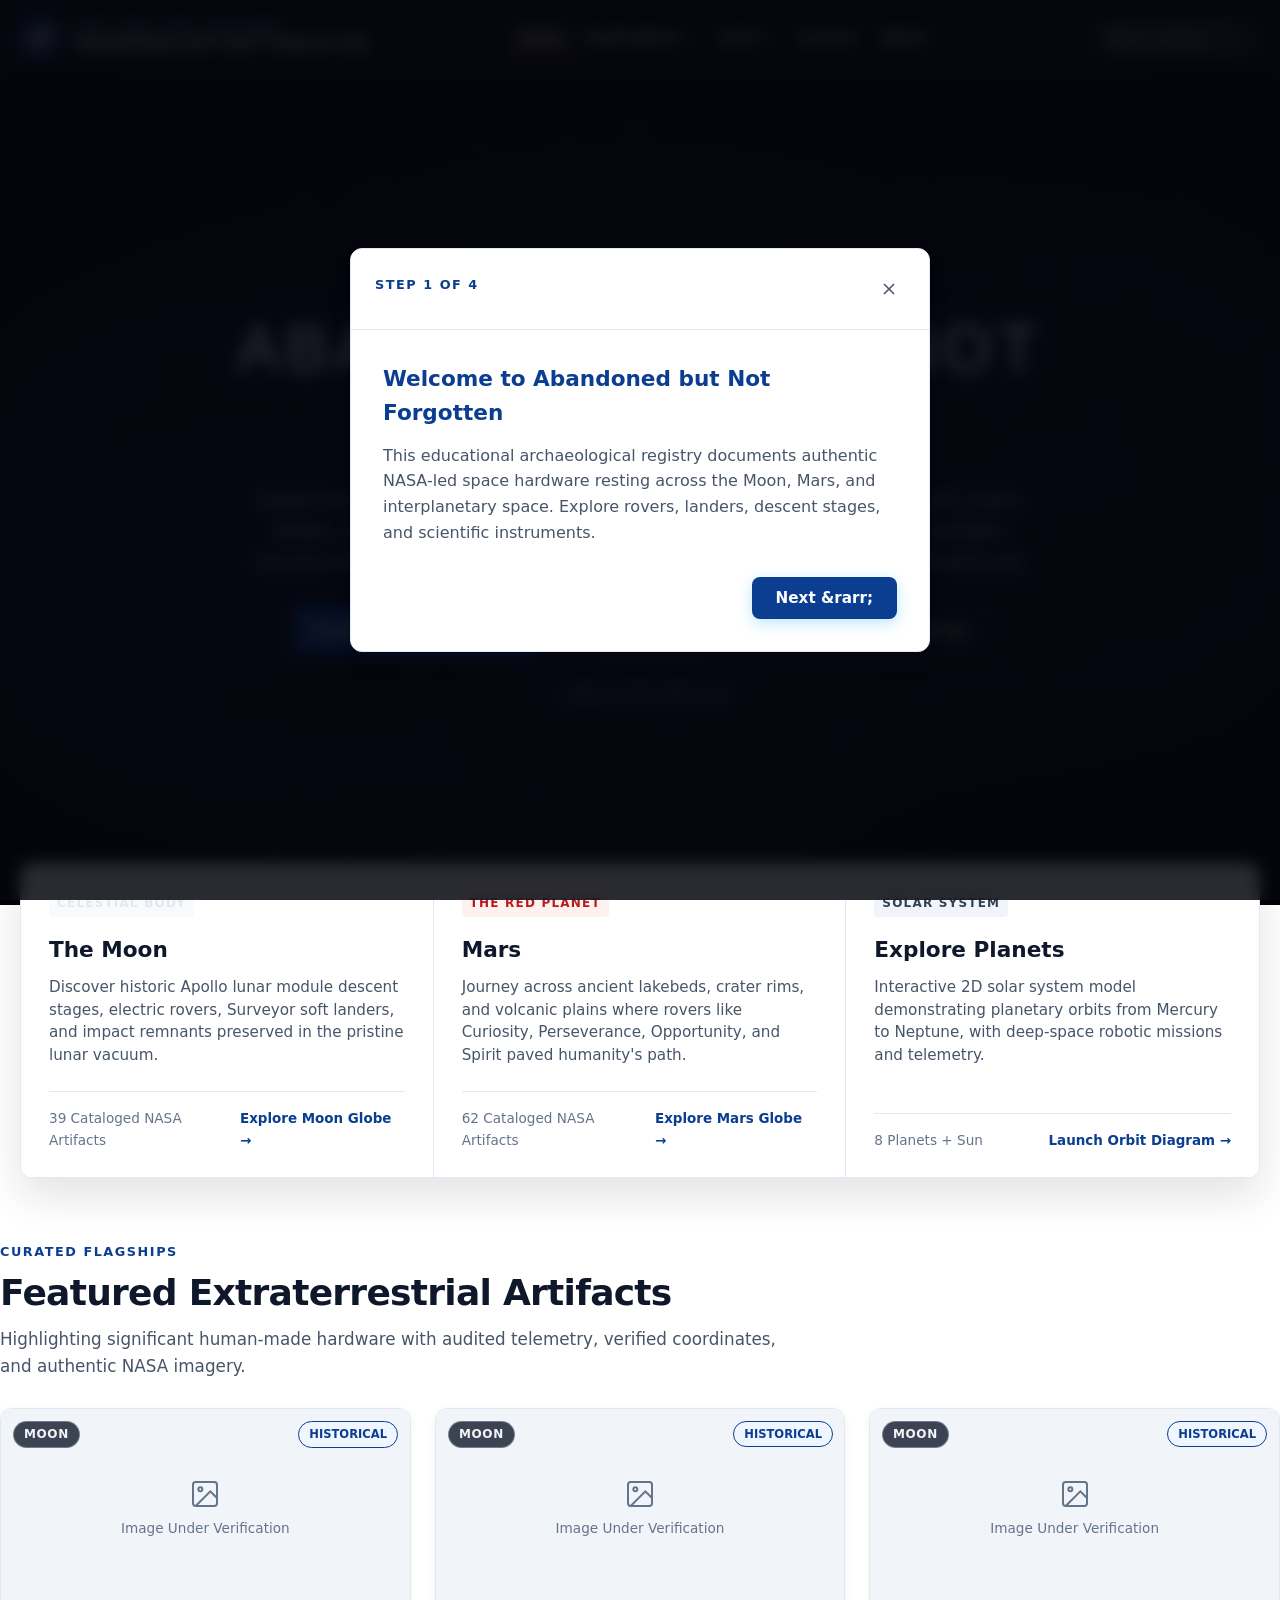
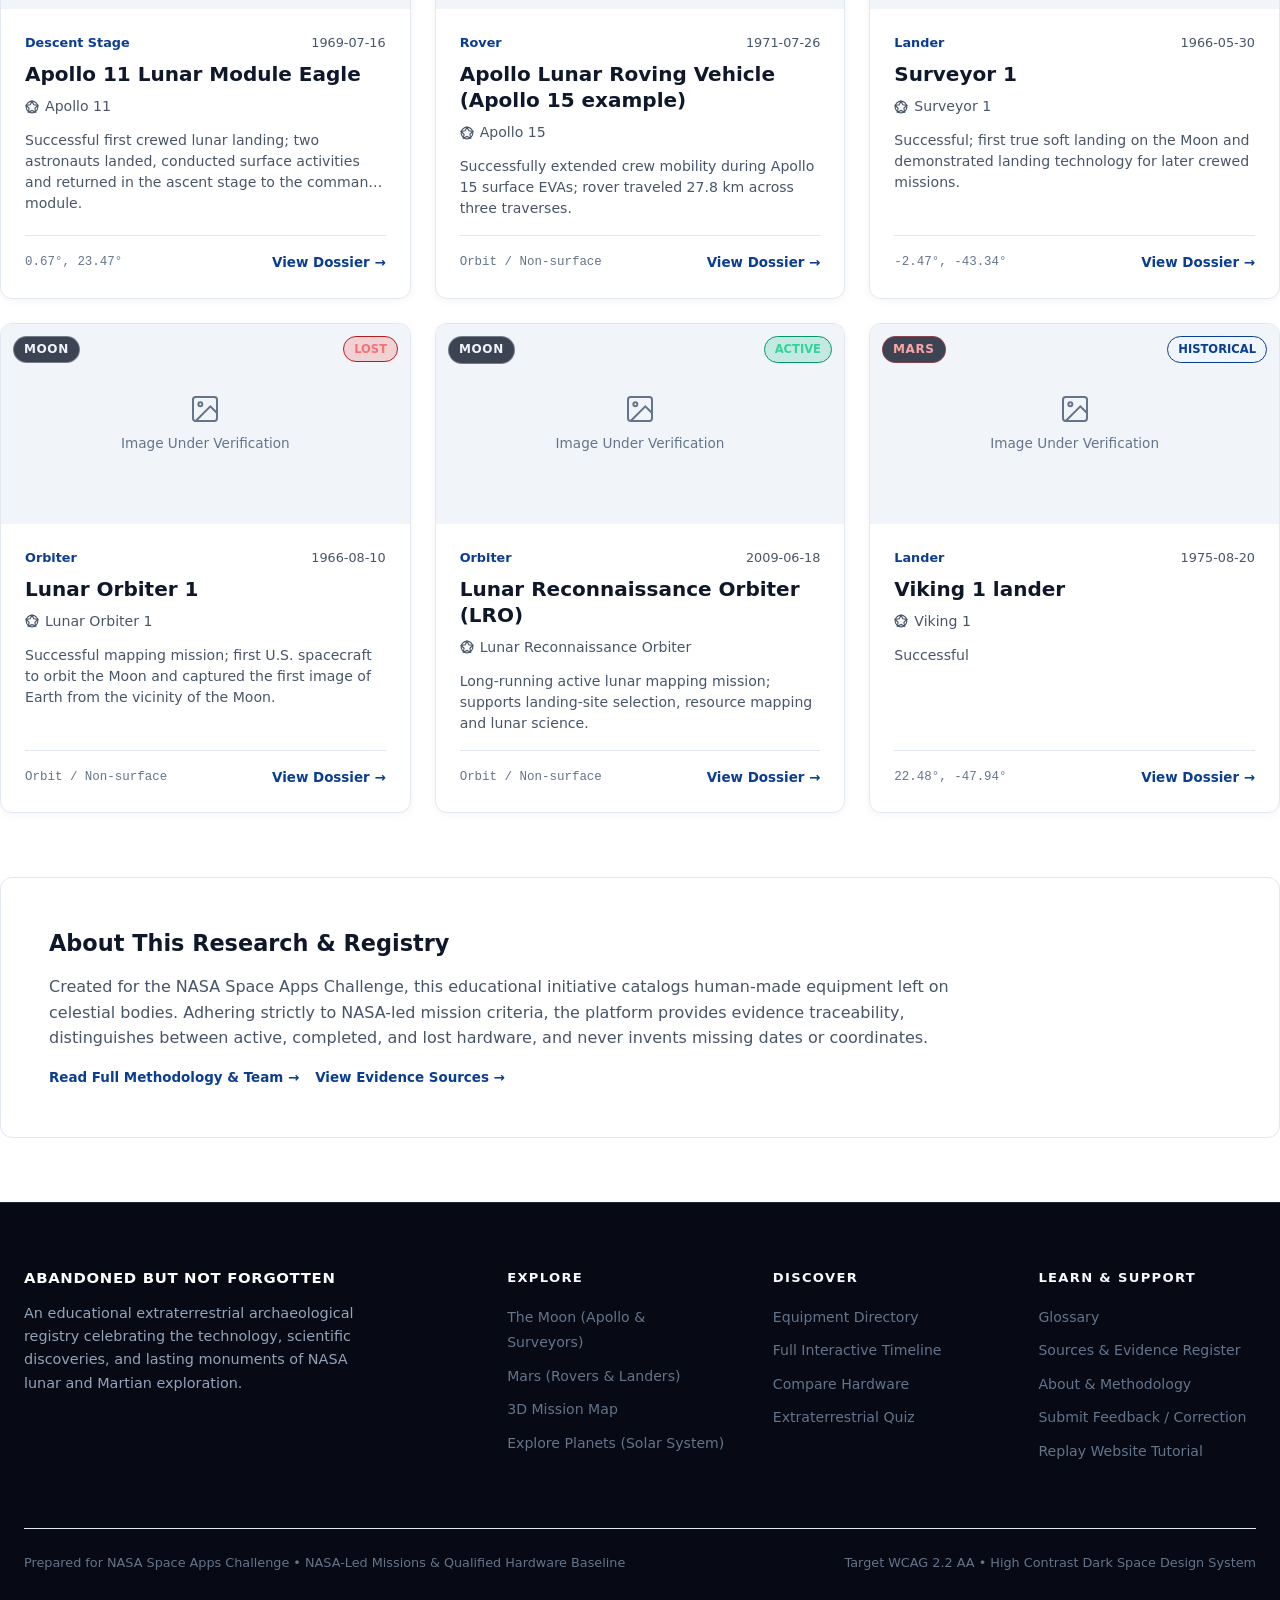
==== commit 01d604e0: "Add files via upload" ====
--- a/index.html
+++ b/index.html
@@ -1,127 +1,82 @@
 <!DOCTYPE html>
-<html lang="en" data-theme="dark">
+<html lang="en" data-theme="light">
 <head>
   <meta charset="UTF-8">
   <meta name="viewport" content="width=device-width, initial-scale=1.0">
   <meta name="description" content="Abandoned but Not Forgotten — An educational, evidence-led archaeological registry and catalog of qualifying NASA-led Moon and Mars mission hardware, landers, rovers, and scientific artifacts.">
   <title>Abandoned but Not Forgotten | NASA Extraterrestrial Artifact Registry</title>
   <link rel="stylesheet" href="styles.css">
+  <!-- Prototype 1 starfield hero and visual integration layer -->
+  <link rel="stylesheet" href="prototype1-ui/hero.css">
+  <link rel="stylesheet" href="prototype1-ui/merge.css">
   <link rel="icon" href="data:image/svg+xml,<svg xmlns='http://www.w3.org/2000/svg' viewBox='0 0 100 100'><circle cx='50' cy='50' r='46' fill='none' stroke='%2338bdf8' stroke-width='6'/><path d='M30 65 L50 25 L70 65 Z' fill='none' stroke='white' stroke-width='5'/><circle cx='50' cy='52' r='6' fill='%23ef4444'/></svg>">
+
+  <style>
+    .learning-shell{padding-top:clamp(24px,4vw,54px);padding-bottom:64px}.learning-hero{padding:clamp(24px,4vw,48px);border-radius:24px;background:radial-gradient(circle at 90% 10%,rgba(56,189,248,.22),transparent 32%),linear-gradient(120deg,#071426,#102b4b 65%,#0b1728);color:#fff;margin-bottom:28px}.learning-hero .section-title{color:#fff;font-size:clamp(2rem,4vw,3.4rem);margin:8px 0}.learning-hero .section-description{color:#d8e7f5;max-width:760px}.learning-hero-actions,.lesson-footer{display:flex;gap:10px;flex-wrap:wrap;margin-top:20px}.classroom-layout{display:grid;grid-template-columns:minmax(240px, .75fr) minmax(0,2fr);gap:22px;align-items:start}.classroom-sidebar,.classroom-lesson,.teacher-toolkit,.faq-item{background:var(--bg-card,var(--surface,#fff));border:1px solid var(--border-dim);border-radius:18px}.classroom-sidebar{padding:16px;position:sticky;top:90px}.classroom-sidebar h2{font-size:1.05rem;margin:4px 8px 14px}.lesson-select{width:100%;display:flex;gap:12px;text-align:left;align-items:flex-start;padding:13px 10px;border:1px solid transparent;border-radius:12px;background:transparent;color:var(--text-primary);cursor:pointer}.lesson-select>span:first-child{font-size:.78rem;font-weight:800;color:#1685c5;background:#e5f4ff;border-radius:8px;padding:6px}.lesson-select strong,.lesson-select small{display:block}.lesson-select small{margin-top:4px;color:var(--text-muted);font-size:.76rem}.lesson-select.is-active{background:rgba(14,145,210,.09);border-color:rgba(14,145,210,.35)}.classroom-lesson{padding:clamp(20px,3vw,34px)}.lesson-meta{display:flex;gap:12px;justify-content:space-between;flex-wrap:wrap;color:#1685c5;font-weight:800;font-size:.76rem;letter-spacing:.06em}.classroom-lesson h2{font-size:clamp(1.5rem,3vw,2.2rem);margin:12px 0}.classroom-lesson p,.lesson-body li{line-height:1.7;color:var(--text-secondary)}.lesson-learning-box,.classroom-prompt{padding:16px 18px;background:var(--bg-surface);border-radius:14px;margin:20px 0}.lesson-learning-box h3,.classroom-lesson h3{margin:0 0 10px}.lesson-learning-box ul{margin:0;padding-left:20px}.lesson-body ul{padding-left:20px}.classroom-prompt{border-left:4px solid #1596d2}.classroom-prompt p{margin:6px 0 0}.teacher-toolkit{padding:22px;margin-top:24px}.toolkit-cards{display:grid;grid-template-columns:repeat(3,minmax(0,1fr));gap:12px;margin-top:16px}.toolkit-cards article{padding:16px;border-radius:12px;background:var(--bg-surface)}.toolkit-cards p{line-height:1.55;color:var(--text-secondary);font-size:.9rem}.faq-search-wrap{display:grid;gap:8px;max-width:620px;margin:0 auto 20px}.faq-list{display:grid;gap:10px;max-width:900px;margin:0 auto}.faq-item{padding:0 18px}.faq-item summary{cursor:pointer;list-style:none;font-weight:750;padding:18px 26px 18px 0;position:relative}.faq-item summary::-webkit-details-marker{display:none}.faq-item summary:after{content:'+';position:absolute;right:0;color:#1685c5;font-size:1.3rem;top:12px}.faq-item[open] summary:after{content:'−'}.faq-item p{line-height:1.7;color:var(--text-secondary);margin:0;padding:0 0 18px}.detail-section-grid{display:grid;grid-template-columns:repeat(auto-fit,minmax(220px,1fr));gap:14px;margin:20px 0}.detail-section-card{padding:16px;border:1px solid var(--border-dim);border-radius:14px;background:var(--bg-surface)}.detail-section-card h4{margin:0 0 8px;font-size:1rem}.detail-section-card p{line-height:1.6;color:var(--text-secondary);margin:0}.detail-shortcuts{display:flex;gap:8px;flex-wrap:wrap;margin-top:16px}.detail-shortcuts a{padding:7px 11px;border:1px solid var(--border-dim);border-radius:999px;text-decoration:none;font-size:.82rem}.detail-shortcuts a:hover{border-color:#1685c5;color:#1685c5}@media(max-width:760px){.classroom-layout{grid-template-columns:1fr}.classroom-sidebar{position:static}.toolkit-cards{grid-template-columns:1fr}.lesson-select{padding:10px}}
+  </style>
+
 </head>
 <body>
 
   <!-- Accessible Skip Link -->
   <a href="#main-content" class="skip-link">Skip to main content</a>
 
-  <!-- Site Header & Global Navigation (2-Row Layout) -->
-  <header class="site-header" role="banner">
-    <!-- Row 1: Primary Nav & Global Actions -->
-    <div class="container header-row-primary">
-      <div class="brand">
-        <a href="#home" class="brand-link" aria-label="Abandoned but Not Forgotten homepage">
-          <div class="brand-icon" aria-hidden="true">
-            <svg viewBox="0 0 40 40" width="28" height="28" fill="none" stroke="currentColor">
-              <circle cx="20" cy="20" r="17" stroke-width="2" stroke-dasharray="3 3"/>
-              <circle cx="20" cy="20" r="8" stroke-width="2"/>
-              <line x1="20" y1="2" x2="20" y2="38" stroke-width="1.5"/>
-              <line x1="2" y1="20" x2="38" y2="20" stroke-width="1.5"/>
-            </svg>
-          </div>
-          <div class="brand-text">
-            <span class="brand-title">ABANDONED BUT NOT FORGOTTEN</span>
-            <span class="brand-tagline">NASA Extraterrestrial Artifact Registry</span>
-          </div>
-        </a>
-      </div>
-
-      <nav class="primary-nav" aria-label="Main Navigation">
+  <!-- Prototype 1 header design integrated with Prototype 2 routes and brand mark -->
+  <header class="site-header p1-header" role="banner">
+    <div class="header-inner">
+      <a href="#home" class="brand-group" aria-label="Abandoned but Not Forgotten Home">
+        <div class="brand-insignia p2-brand-insignia" aria-hidden="true">
+          <svg viewBox="0 0 40 40" width="28" height="28" fill="none" stroke="currentColor" stroke-width="1.8">
+            <circle cx="20" cy="20" r="17" stroke-dasharray="3 3"/><circle cx="20" cy="20" r="8"/><line x1="20" y1="2" x2="20" y2="38"/><line x1="2" y1="20" x2="38" y2="20"/>
+          </svg>
+        </div>
+        <div class="brand-titles">
+          <span class="brand-secondary">NASA SPACE APPS CHALLENGE</span>
+          <span class="brand-primary">ABANDONED BUT NOT FORGOTTEN</span>
+        </div>
+      </a>
+
+      <nav class="main-nav primary-nav" role="navigation" aria-label="Main Navigation">
         <ul class="nav-list">
-          <li><a href="#home" class="nav-link active" data-route="home">Home</a></li>
-          
-          <!-- Explore Dropdown -->
-          <li class="dropdown">
-            <button class="dropdown-trigger" aria-haspopup="true" aria-expanded="false">
-              Explore
-              <svg class="dropdown-icon" viewBox="0 0 24 24" fill="none" stroke="currentColor" stroke-width="2"><polyline points="6 9 12 15 18 9"/></svg>
-            </button>
-            <ul class="dropdown-menu">
-              <li><a href="#planets" data-route="planets">Explore Planets (Solar System)</a></li>
-              <li><a href="#mission-map" data-route="mission-map">Mission Map (3D Globe)</a></li>
-              <li><a href="#missions" data-route="missions">NASA & Space Missions</a></li>
+          <li class="nav-item"><a href="#home" class="nav-link active" data-route="home">Home</a></li>
+          <li class="nav-item">
+            <button type="button" class="dropdown-toggle" id="nav-destination-toggle" aria-haspopup="true" aria-expanded="false">Destinations <span class="dropdown-arrow" aria-hidden="true"></span></button>
+            <ul class="dropdown-menu" aria-labelledby="nav-destination-toggle" role="menu">
+              <li role="none"><a href="#destination-moon" class="dropdown-link" data-route="destination-moon" role="menuitem">Moon</a></li>
+              <li role="none"><a href="#destination-mars" class="dropdown-link" data-route="destination-mars" role="menuitem">Mars</a></li>
+              <li role="none"><a href="#planets" class="dropdown-link" data-route="planets" role="menuitem">Planets</a></li>
             </ul>
           </li>
-
-          <!-- Destinations Dropdown -->
-          <li class="dropdown">
-            <button class="dropdown-trigger" aria-haspopup="true" aria-expanded="false">
-              Destinations
-              <svg class="dropdown-icon" viewBox="0 0 24 24" fill="none" stroke="currentColor" stroke-width="2"><polyline points="6 9 12 15 18 9"/></svg>
-            </button>
-            <ul class="dropdown-menu">
-              <li><a href="#destination-moon" data-route="destination-moon">Moon (Apollo & Surveyors)</a></li>
-              <li><a href="#destination-mars" data-route="destination-mars">Mars (Rovers & Landers)</a></li>
+          <li class="nav-item">
+            <button type="button" class="dropdown-toggle" id="nav-learn-toggle" aria-haspopup="true" aria-expanded="false">Learn <span class="dropdown-arrow" aria-hidden="true"></span></button>
+            <ul class="dropdown-menu" aria-labelledby="nav-learn-toggle" role="menu">
+              <li role="none"><a href="#missions" class="dropdown-link" data-route="missions" role="menuitem">Missions</a></li>
+              <li role="none"><a href="#filters" class="dropdown-link" data-route="filters" role="menuitem">Equipment Library</a></li>
+              <li role="none"><a href="#quiz" class="dropdown-link" data-route="quiz" role="menuitem">Quiz</a></li>
+              <li role="none"><a href="#glossary" class="dropdown-link" data-route="glossary" role="menuitem">Glossary</a></li>
+              <li role="none"><a href="#classroom" class="dropdown-link" data-route="classroom" role="menuitem">Classroom / eLearning</a></li>
+              <li role="none"><a href="#compare" class="dropdown-link" data-route="compare" role="menuitem">Compare</a></li>
             </ul>
           </li>
-
-          <li><a href="#filters" class="nav-link" data-route="filters">Equipment Directory</a></li>
-          <li><a href="#timeline" class="nav-link" data-route="timeline">Timeline</a></li>
-          <li><a href="#compare" class="nav-link" data-route="compare">Compare</a></li>
-          <li><a href="#quiz" class="nav-link" data-route="quiz">Quiz</a></li>
-
-          <!-- Learn Dropdown -->
-          <li class="dropdown">
-            <button class="dropdown-trigger" aria-haspopup="true" aria-expanded="false">
-              Learn
-              <svg class="dropdown-icon" viewBox="0 0 24 24" fill="none" stroke="currentColor" stroke-width="2"><polyline points="6 9 12 15 18 9"/></svg>
-            </button>
-            <ul class="dropdown-menu">
-              <li><a href="#glossary" data-route="glossary">Glossary</a></li>
-              <li><a href="#sources" data-route="sources">Sources & Evidence Register</a></li>
+          <li class="nav-item"><a href="#updates" class="nav-link" data-route="updates">Updates</a></li>
+          <li class="nav-item">
+            <button type="button" class="dropdown-toggle" id="nav-about-toggle" aria-haspopup="true" aria-expanded="false">About <span class="dropdown-arrow" aria-hidden="true"></span></button>
+            <ul class="dropdown-menu" aria-labelledby="nav-about-toggle" role="menu">
+              <li role="none"><a href="#about" class="dropdown-link" data-route="about" role="menuitem">About the Project</a></li>
+              <li role="none"><a href="#sources" class="dropdown-link" data-route="sources" role="menuitem">Sources &amp; Evidence</a></li>
             </ul>
           </li>
-
-          <li><a href="#about" class="nav-link" data-route="about">About</a></li>
         </ul>
       </nav>
 
-      <!-- Global Actions: Search, Notifications, Theme, Mobile -->
       <div class="header-actions">
-        <div class="search-box-header">
-          <svg class="search-icon-header" viewBox="0 0 24 24" width="16" height="16" fill="none" stroke="currentColor" stroke-width="2"><circle cx="11" cy="11" r="8"/><line x1="21" y1="21" x2="16.65" y2="16.65"/></svg>
+        <div class="search-box-header p1-search-wrap">
+          <svg class="search-icon-header" viewBox="0 0 24 24" width="16" height="16" fill="none" stroke="currentColor" stroke-width="2" aria-hidden="true"><circle cx="11" cy="11" r="8"/><line x1="21" y1="21" x2="16.65" y2="16.65"/></svg>
           <input type="search" id="globalSearchInput" class="search-input-header" placeholder="Search catalog..." aria-label="Search equipment, missions, or glossary">
         </div>
-
-        <!-- Notification Bell -->
-        <button id="btnNotificationBell" class="btn-icon" aria-label="Website update announcements" title="Website update feed">
-          <svg viewBox="0 0 24 24" width="18" height="18" fill="none" stroke="currentColor" stroke-width="2"><path d="M18 8A6 6 0 0 0 6 8c0 7-3 9-3 9h18s-3-2-3-9"/><path d="M13.73 21a2 2 0 0 1-3.46 0"/></svg>
-          <span class="badge-dot" aria-hidden="true"></span>
+        <button id="btnMobileToggle" class="nav-toggle-btn" aria-label="Toggle navigation menu" aria-expanded="false">
+          <svg viewBox="0 0 24 24" width="22" height="22" fill="none" stroke="currentColor" stroke-width="2" aria-hidden="true"><line x1="3" y1="12" x2="21" y2="12"/><line x1="3" y1="6" x2="21" y2="6"/><line x1="3" y1="18" x2="21" y2="18"/></svg>
         </button>
-
-        <!-- Theme Toggle -->
-        <button id="btnThemeToggle" class="btn-icon" aria-label="Toggle dark/light theme" title="Toggle theme">
-          <svg class="theme-icon-sun" viewBox="0 0 24 24" width="18" height="18" fill="none" stroke="currentColor" stroke-width="2"><circle cx="12" cy="12" r="5"/><line x1="12" y1="1" x2="12" y2="3"/><line x1="12" y1="21" x2="12" y2="23"/><line x1="4.22" y1="4.22" x2="5.64" y2="5.64"/><line x1="18.36" y1="18.36" x2="19.78" y2="19.78"/><line x1="1" y1="12" x2="3" y2="12"/><line x1="21" y1="12" x2="23" y2="12"/><line x1="4.22" y1="19.78" x2="5.64" y2="18.36"/><line x1="18.36" y1="5.64" x2="19.78" y2="4.22"/></svg>
-        </button>
-
-        <!-- Mobile Menu Toggle -->
-        <button id="btnMobileToggle" class="btn-icon btn-mobile-toggle" aria-label="Toggle navigation menu" aria-expanded="false">
-          <svg viewBox="0 0 24 24" width="20" height="20" fill="none" stroke="currentColor" stroke-width="2"><line x1="3" y1="12" x2="21" y2="12"/><line x1="3" y1="6" x2="21" y2="6"/><line x1="3" y1="18" x2="21" y2="18"/></svg>
-        </button>
-      </div>
-    </div>
-
-    <!-- Row 2: Contextual Navigation & Breadcrumbs -->
-    <div class="container header-row-contextual">
-      <nav class="breadcrumb-trail" aria-label="Breadcrumb">
-        <a href="#home">Home</a>
-        <span class="breadcrumb-separator" aria-hidden="true">/</span>
-        <span id="currentRouteLabel">Catalog</span>
-      </nav>
-
-      <div class="contextual-actions">
-        <span class="dataset-badge" title="NASA-Only Verified Deliverables dataset loaded">
-          <span class="dataset-dot"></span>
-          NASA-Only Verified Dataset (100 Artifacts)
-        </span>
       </div>
     </div>
   </header>
@@ -134,28 +89,31 @@
          ====================================================================== -->
     <section id="view-home" class="view-section active" aria-labelledby="home-heading">
       <div class="container">
-        <!-- Hero Section -->
-        <div class="hero-section">
-          <span class="hero-badge">NASA Space Apps Challenge • Archaeological Registry</span>
-          <h1 id="home-heading" class="hero-title">Abandoned but Not Forgotten</h1>
-          <p class="hero-subtitle">
-            Explore the forgotten history of space exploration, discover the stories behind abandoned spacecraft, rovers, landers, and scientific instruments left across the Moon, Mars, and beyond. Every mission leaves an enduring legacy waiting to be rediscovered.
-          </p>
-          <div class="hero-actions">
-            <a href="#filters" class="btn btn-primary">
-              <svg viewBox="0 0 24 24" width="18" height="18" fill="none" stroke="currentColor" stroke-width="2"><rect x="3" y="3" width="7" height="7"/><rect x="14" y="3" width="7" height="7"/><rect x="14" y="14" width="7" height="7"/><rect x="3" y="14" width="7" height="7"/></svg>
-              Explore Equipment Directory
-            </a>
-            <a href="#mission-map" class="btn btn-secondary">
-              <svg viewBox="0 0 24 24" width="18" height="18" fill="none" stroke="currentColor" stroke-width="2"><circle cx="12" cy="12" r="10"/><polygon points="12 2 15.09 8.26 22 9.27 17 14.14 18.18 21.02 12 17.77 5.82 21.02 7 14.14 2 9.27 8.91 8.26 12 2"/></svg>
-              Interactive 3D Mission Map
-            </a>
-            <a href="#quiz" class="btn btn-outline">Test Knowledge Quiz</a>
-          </div>
-        </div>
+        <!-- Prototype 1 upgraded cinematic hero; Prototype 2 routes/actions remain intact -->
+        <section class="universe" aria-labelledby="hero-title">
+          <div class="nebula nebula-one" aria-hidden="true"></div>
+          <div class="nebula nebula-two" aria-hidden="true"></div>
+          <div class="nebula nebula-three" aria-hidden="true"></div>
+          <div class="distant-stars" aria-hidden="true"></div>
+          <canvas id="stars" aria-hidden="true"></canvas>
+          <div class="shooting-star" aria-hidden="true"></div>
+          <div class="shooting-star two" aria-hidden="true"></div>
+          <div class="atmosphere" aria-hidden="true"></div>
+          <div class="center-content">
+            <p class="hero-eyebrow">NASA SPACE APPS CHALLENGE · THE NEXT FRONTIER</p>
+            <h1 id="hero-title">ABANDONED BUT NOT FORGOTTEN</h1>
+            <p class="hero-description">Explore the forgotten history of space exploration. Discover the missions, spacecraft, rovers, landers, and scientific instruments that shaped our understanding of the Moon and Mars. Uncover their stories, explore their legacies, and learn what remains after their missions end.</p>
+            <div class="hero-actions">
+              <a href="#filters" class="btn btn-primary">Explore Equipment Directory</a>
+              <a href="#mission-map" class="btn btn-secondary">Interactive 3D Mission Map</a>
+              <a href="#quiz" class="btn btn-outline">Test Your Knowledge</a>
+            </div>
+            <button class="hero-scroll-cue" type="button" id="heroScrollCue" aria-label="Scroll to explore destinations"><span aria-hidden="true">↓</span> BEGIN EXPLORATION</button>
+          </div>
+        </section>
 
         <!-- 3 Primary Destination Cards -->
-        <div class="destinations-grid">
+        <div class="destinations-grid" id="home-destinations">
           <article class="dest-card moon">
             <span class="dest-card-badge">Celestial Body</span>
             <h2 class="dest-card-title">The Moon</h2>
@@ -205,22 +163,7 @@
           <!-- Populated by JavaScript -->
         </div>
 
-        <!-- Interactive Timeline Preview on Home -->
-        <div style="margin-top: var(--space-3xl);">
-          <div class="section-header">
-            <span class="section-eyebrow">Chronology of Exploration</span>
-            <h2 class="section-title">Major Mission Milestones</h2>
-            <p class="section-description">
-              Key arrivals, landings, and historic operations spanning six decades of robotic and human exploration.
-            </p>
-          </div>
-          <div id="homeTimelinePreview" class="timeline-stream">
-            <!-- Populated by JavaScript (top milestones) -->
-          </div>
-          <div style="text-align: center; margin-top: var(--space-xl);">
-            <a href="#timeline" class="btn btn-secondary">Open Full Interactive Timeline &rarr;</a>
-          </div>
-        </div>
+        <!-- Timeline intentionally stays on its existing dedicated Prototype 2 screen. -->
 
         <!-- Recently Explored Section -->
         <div id="recentlyExploredSection" style="margin-top: var(--space-3xl); display: none;">
@@ -256,17 +199,56 @@
          ====================================================================== -->
     <section id="view-destination-moon" class="view-section" aria-labelledby="moon-heading">
       <div class="container">
-        <div class="section-header">
-          <span class="section-eyebrow">Destination Exploration</span>
-          <h1 id="moon-heading" class="section-title">The Moon: Human & Robotic Footprints</h1>
-          <p class="section-description">
-            Interactive 3D lunar globe rendering surface landing coordinates for Apollo lunar modules, Lunar Roving Vehicles, and Surveyor robotic landers.
-          </p>
-        </div>
-
+        <div class="destination-hero moon-hero" style="--hero-image:url('https://images-assets.nasa.gov/image/as11-40-5922/as11-40-5922~orig.jpg')">
+          <div class="destination-hero-content">
+            <nav class="destination-breadcrumbs" aria-label="Moon page breadcrumb"><a href="#home">Home</a><span>/</span><span aria-current="page">The Moon</span></nav>
+            <span class="section-eyebrow">Destination registry · Lunar surface</span>
+            <h1 id="moon-heading" class="destination-hero-title">The Moon</h1>
+            <p class="destination-hero-description">Explore NASA Moon mission hardware, from Apollo descent stages and lunar rovers to Surveyor landers and scientific instruments. Rotate the globe, inspect mapped locations, and open evidence-backed equipment records.</p>
+            <div class="destination-shortcuts" aria-label="Moon learning tools">
+              <a href="#glossary">Glossary <span aria-hidden="true">↗</span></a>
+              <a href="#quiz">Quiz <span aria-hidden="true">↗</span></a>
+              <a href="#compare">Compare <span aria-hidden="true">↗</span></a>
+            </div>
+          </div>
+          <div class="destination-hero-stats" aria-label="Moon catalogue summary"><span class="destination-stat-number" id="moonHeroCount">Moon</span><span class="destination-stat-label">Equipment records</span><span class="destination-stat-note">NASA-led mission hardware</span></div>
+        </div>
+
+        <!-- Interactive map controls: search, download and quick menu -->
+        <div class="map-explorer-toolbar" data-map-toolbar="moon">
+          <div class="map-search-wrap">
+            <svg class="map-search-icon" viewBox="0 0 24 24" aria-hidden="true"><circle cx="11" cy="11" r="7.5"></circle><path d="m16.5 16.5 4 4"></path></svg>
+            <input type="search" id="moonMapSearch" class="map-search-input" placeholder="Search lunar equipment…" autocomplete="off" aria-label="Search lunar equipment" aria-expanded="false" aria-controls="moonMapSearchResults">
+            <div class="map-search-suggestions" id="moonMapSearchResults" role="listbox" aria-label="Search results" hidden></div>
+          </div>
+          <div class="map-toolbar-actions">
+            <button class="map-toolbar-btn" id="moonMapDownload" type="button" title="Download map as an image"><span aria-hidden="true">↓</span> Download</button>
+            <button class="map-toolbar-btn" id="moonMapMenuToggle" type="button" aria-expanded="false" aria-controls="moonMapMenu"><span aria-hidden="true">☰</span> Menu</button>
+          </div>
+        </div>
         <!-- 3D Globe Canvas Container -->
-        <div class="globe-viewport-container" id="moonGlobeContainer">
+        <div class="globe-viewport-container enhanced-map-viewport" id="moonGlobeContainer">
           <canvas id="moonGlobeCanvas" class="globe-canvas" aria-label="Interactive 3D Moon Globe with surface landing markers"></canvas>
+          <div class="map-loading-overlay is-visible" id="moonMapLoading" role="status" aria-live="polite">
+            <div class="map-loader-spinner" aria-hidden="true"></div><strong>Loading 3D</strong><span>Preparing Moon map</span>
+          </div>
+          <div class="map-utility-controls" aria-label="Moon map tools">
+            <button type="button" class="map-utility-btn" data-map-action="info" data-map-key="moon" aria-label="Map information" title="Map information">i</button>
+            <button type="button" class="map-utility-btn" data-map-action="layers" data-map-key="moon" aria-label="Map layers" title="Map layers">▱</button>
+            <span class="map-utility-divider" aria-hidden="true"></span>
+            <button type="button" class="map-utility-btn" data-map-action="zoom-in" data-map-key="moon" aria-label="Zoom in" title="Zoom in">+</button>
+            <button type="button" class="map-utility-btn" data-map-action="zoom-out" data-map-key="moon" aria-label="Zoom out" title="Zoom out">−</button>
+          </div>
+          <div class="map-popover map-menu-popover" id="moonMapMenu" hidden>
+            <strong>Explore Moon</strong>
+            <a href="#filters">Equipment directory</a><a href="#timeline">Mission timeline</a><a href="#compare">Compare equipment</a><a href="#quiz">Take the quiz</a><a href="#glossary">Glossary</a><a href="#classroom">Space Classroom</a><a href="#faqs">FAQs & help</a>
+          </div>
+          <div class="map-popover map-layers-popover" id="moonMapLayers" hidden>
+            <strong>Map layers</strong>
+            <label><input type="checkbox" data-map-layer="markers" data-map-key="moon" checked> Surface markers</label>
+            <label><input type="checkbox" data-map-layer="grid" data-map-key="moon" checked> Coordinate grid</label>
+          </div>
+
           <div class="globe-hud-overlay">
             <div class="globe-hud-title">
               <svg viewBox="0 0 24 24" width="16" height="16" fill="currentColor"><circle cx="12" cy="12" r="10"/></svg>
@@ -326,17 +308,56 @@
          ====================================================================== -->
     <section id="view-destination-mars" class="view-section" aria-labelledby="mars-heading">
       <div class="container">
-        <div class="section-header">
-          <span class="section-eyebrow">Destination Exploration</span>
-          <h1 id="mars-heading" class="section-title">Mars: The Red Planet Artifacts</h1>
-          <p class="section-description">
-            Explore 62 NASA rovers, static landers, atmospheric probes, and orbiters that have explored Martian valleys, craters, and polar plains.
-          </p>
-        </div>
-
+        <div class="destination-hero mars-hero" style="--hero-image:url('https://images-assets.nasa.gov/image/PIA00563/PIA00563~orig.jpg')">
+          <div class="destination-hero-content">
+            <nav class="destination-breadcrumbs" aria-label="Mars page breadcrumb"><a href="#home">Home</a><span>/</span><span aria-current="page">Mars</span></nav>
+            <span class="section-eyebrow">Destination registry · The red planet</span>
+            <h1 id="mars-heading" class="destination-hero-title">Mars</h1>
+            <p class="destination-hero-description">Follow NASA landers, rovers, and mission hardware across the Martian surface. Explore known locations, review equipment records, and keep mapped coordinates distinct from uncertain or orbital locations.</p>
+            <div class="destination-shortcuts" aria-label="Mars learning tools">
+              <a href="#glossary">Glossary <span aria-hidden="true">↗</span></a>
+              <a href="#quiz">Quiz <span aria-hidden="true">↗</span></a>
+              <a href="#compare">Compare <span aria-hidden="true">↗</span></a>
+            </div>
+          </div>
+          <div class="destination-hero-stats" aria-label="Mars catalogue summary"><span class="destination-stat-number" id="marsHeroCount">Mars</span><span class="destination-stat-label">Equipment records</span><span class="destination-stat-note">NASA-led mission hardware</span></div>
+        </div>
+
+        <!-- Interactive map controls: search, download and quick menu -->
+        <div class="map-explorer-toolbar" data-map-toolbar="mars">
+          <div class="map-search-wrap">
+            <svg class="map-search-icon" viewBox="0 0 24 24" aria-hidden="true"><circle cx="11" cy="11" r="7.5"></circle><path d="m16.5 16.5 4 4"></path></svg>
+            <input type="search" id="marsMapSearch" class="map-search-input" placeholder="Search Martian equipment…" autocomplete="off" aria-label="Search Martian equipment" aria-expanded="false" aria-controls="marsMapSearchResults">
+            <div class="map-search-suggestions" id="marsMapSearchResults" role="listbox" aria-label="Search results" hidden></div>
+          </div>
+          <div class="map-toolbar-actions">
+            <button class="map-toolbar-btn" id="marsMapDownload" type="button" title="Download map as an image"><span aria-hidden="true">↓</span> Download</button>
+            <button class="map-toolbar-btn" id="marsMapMenuToggle" type="button" aria-expanded="false" aria-controls="marsMapMenu"><span aria-hidden="true">☰</span> Menu</button>
+          </div>
+        </div>
         <!-- 3D Mars Globe Container -->
-        <div class="globe-viewport-container" id="marsGlobeContainer">
+        <div class="globe-viewport-container enhanced-map-viewport" id="marsGlobeContainer">
           <canvas id="marsGlobeCanvas" class="globe-canvas" aria-label="Interactive 3D Mars Globe with surface landing markers"></canvas>
+          <div class="map-loading-overlay is-visible" id="marsMapLoading" role="status" aria-live="polite">
+            <div class="map-loader-spinner" aria-hidden="true"></div><strong>Loading 3D</strong><span>Preparing Mars map</span>
+          </div>
+          <div class="map-utility-controls" aria-label="Mars map tools">
+            <button type="button" class="map-utility-btn" data-map-action="info" data-map-key="mars" aria-label="Map information" title="Map information">i</button>
+            <button type="button" class="map-utility-btn" data-map-action="layers" data-map-key="mars" aria-label="Map layers" title="Map layers">▱</button>
+            <span class="map-utility-divider" aria-hidden="true"></span>
+            <button type="button" class="map-utility-btn" data-map-action="zoom-in" data-map-key="mars" aria-label="Zoom in" title="Zoom in">+</button>
+            <button type="button" class="map-utility-btn" data-map-action="zoom-out" data-map-key="mars" aria-label="Zoom out" title="Zoom out">−</button>
+          </div>
+          <div class="map-popover map-menu-popover" id="marsMapMenu" hidden>
+            <strong>Explore Mars</strong>
+            <a href="#filters">Equipment directory</a><a href="#timeline">Mission timeline</a><a href="#compare">Compare equipment</a><a href="#quiz">Take the quiz</a><a href="#glossary">Glossary</a><a href="#classroom">Space Classroom</a><a href="#faqs">FAQs & help</a>
+          </div>
+          <div class="map-popover map-layers-popover" id="marsMapLayers" hidden>
+            <strong>Map layers</strong>
+            <label><input type="checkbox" data-map-layer="markers" data-map-key="mars" checked> Surface markers</label>
+            <label><input type="checkbox" data-map-layer="grid" data-map-key="mars" checked> Coordinate grid</label>
+          </div>
+
           <div class="globe-hud-overlay">
             <div class="globe-hud-title" style="color: #f87171;">
               <svg viewBox="0 0 24 24" width="16" height="16" fill="currentColor"><circle cx="12" cy="12" r="10"/></svg>
@@ -590,17 +611,53 @@
          ====================================================================== -->
     <section id="view-planets" class="view-section" aria-labelledby="planets-heading">
       <div class="container">
-        <div class="section-header">
-          <span class="section-eyebrow">Planetary Overview</span>
-          <h1 id="planets-heading" class="section-title">Explore Planets (2D Solar System)</h1>
-          <p class="section-description">
-            Interactive scale-proportional diagram of the Solar System. Select any planet to inspect physical properties, distance, atmospheric characteristics, and robotic mission history.
-          </p>
-        </div>
-
-        <div class="solar-system-container">
+        <div class="destination-hero planets-hero" style="--hero-image:url('https://images-assets.nasa.gov/image/PIA17046/PIA17046~orig.jpg')">
+          <div class="destination-hero-content">
+            <nav class="destination-breadcrumbs" aria-label="Planetary page breadcrumb"><a href="#home">Home</a><span>/</span><span aria-current="page">Explore Planets</span></nav>
+            <span class="section-eyebrow">Solar system explorer</span>
+            <h1 id="planets-heading" class="destination-hero-title">Explore Planets</h1>
+            <p class="destination-hero-description">Explore the Sun and eight planets in an interactive solar-system view. Search celestial bodies, zoom into the orbital diagram, and open planet dossiers with physical properties and notable mission history.</p>
+            <div class="destination-shortcuts" aria-label="Planet learning tools">
+              <a href="#glossary">Glossary <span aria-hidden="true">↗</span></a>
+              <a href="#quiz">Quiz <span aria-hidden="true">↗</span></a>
+              <a href="#compare">Compare <span aria-hidden="true">↗</span></a>
+            </div>
+          </div>
+          <div class="destination-hero-stats" aria-label="Solar system summary"><span class="destination-stat-number">8 + Sun</span><span class="destination-stat-label">Celestial bodies</span><span class="destination-stat-note">Illustrative orbital view</span></div>
+        </div>
+
+        <div class="map-explorer-toolbar" data-map-toolbar="planets">
+          <div class="map-search-wrap">
+            <svg class="map-search-icon" viewBox="0 0 24 24" aria-hidden="true"><circle cx="11" cy="11" r="7.5"></circle><path d="m16.5 16.5 4 4"></path></svg>
+            <input type="search" id="planetsMapSearch" class="map-search-input" placeholder="Search planets and the Sun…" autocomplete="off" aria-label="Search planets and the Sun" aria-expanded="false" aria-controls="planetsMapSearchResults">
+            <div class="map-search-suggestions" id="planetsMapSearchResults" role="listbox" aria-label="Search results" hidden></div>
+          </div>
+          <div class="map-toolbar-actions">
+            <button class="map-toolbar-btn" id="planetsMapDownload" type="button" title="Download map as an image"><span aria-hidden="true">↓</span> Download</button>
+            <button class="map-toolbar-btn" id="planetsMapMenuToggle" type="button" aria-expanded="false" aria-controls="planetsMapMenu"><span aria-hidden="true">☰</span> Menu</button>
+          </div>
+        </div>
+        <div class="solar-system-container enhanced-solar-map">
           <div class="solar-canvas-wrapper">
-            <canvas id="solarCanvas" width="1200" height="520" aria-label="Interactive 2D Solar System Diagram showing 8 planets orbiting the Sun"></canvas>
+            <canvas id="solarCanvas" width="1200" height="520" aria-label="Interactive Solar System Diagram showing the Sun and eight planets"></canvas>
+            <div class="map-loading-overlay is-visible" id="planetsMapLoading" role="status" aria-live="polite">
+              <div class="map-loader-spinner" aria-hidden="true"></div><strong>Loading planetary system</strong><span>Preparing orbital view</span>
+            </div>
+            <div class="map-utility-controls planet-utility-controls" aria-label="Solar system map tools">
+              <button type="button" class="map-utility-btn" data-map-action="info" data-map-key="planets" aria-label="Solar system information" title="Solar system information">i</button>
+              <button type="button" class="map-utility-btn" data-map-action="layers" data-map-key="planets" aria-label="Solar system layers" title="Solar system layers">▱</button>
+              <span class="map-utility-divider" aria-hidden="true"></span>
+              <button type="button" class="map-utility-btn" data-map-action="zoom-in" data-map-key="planets" aria-label="Zoom in" title="Zoom in">+</button>
+              <button type="button" class="map-utility-btn" data-map-action="zoom-out" data-map-key="planets" aria-label="Zoom out" title="Zoom out">−</button>
+            </div>
+            <div class="map-popover map-menu-popover" id="planetsMapMenu" hidden>
+              <strong>Solar system menu</strong><a href="#destination-moon">Explore the Moon</a><a href="#destination-mars">Explore Mars</a><a href="#missions">NASA mission directory</a><a href="#glossary">Glossary</a>
+            </div>
+            <div class="map-popover map-layers-popover" id="planetsMapLayers" hidden>
+              <strong>Map layers</strong>
+              <label><input type="checkbox" data-map-layer="orbits" data-map-key="planets" checked> Orbital paths</label>
+              <label><input type="checkbox" data-map-layer="labels" data-map-key="planets" checked> Planet labels</label>
+            </div>
           </div>
           <div class="solar-controls">
             <button id="btnSolarPause" class="btn btn-outline" style="padding: 4px 10px; font-size: 0.8rem;">Pause Animation</button>
@@ -729,6 +786,59 @@
             <p id="quizFinalScoreSummary" style="font-size: 1.2rem; color: var(--text-primary); margin-bottom: var(--space-lg);"></p>
             <button id="btnQuizRetry" class="btn btn-primary">Retry Quiz with Fresh Questions</button>
           </div>
+        </div>
+      </div>
+    </section>
+
+    <!-- ======================================================================
+         CLASSROOM / E-LEARNING VIEW (#classroom)
+         ====================================================================== -->
+    <section id="view-classroom" class="view-section" aria-labelledby="classroom-heading">
+      <div class="container learning-shell">
+        <div class="learning-hero">
+          <span class="section-eyebrow">Open learning space</span>
+          <h1 id="classroom-heading" class="section-title">Space Classroom</h1>
+          <p class="section-description">A ready-to-teach learning corner for schools, colleges, clubs, and independent learners. Explore a short lesson, discuss evidence, then check understanding.</p>
+          <div class="learning-hero-actions"><button class="btn btn-primary" id="classroomStartLesson">Start a lesson</button><a class="btn btn-outline" href="#quiz">Practice in the quiz</a></div>
+        </div>
+        <div class="classroom-layout">
+          <aside class="classroom-sidebar" aria-label="Classroom lesson list">
+            <h2>Lesson plan</h2>
+            <button class="lesson-select is-active" data-lesson="legacy"><span>01</span><span><strong>What is left behind?</strong><small>10–15 min · Introductory</small></span></button>
+            <button class="lesson-select" data-lesson="moon"><span>02</span><span><strong>Moon mission evidence</strong><small>15 min · Moon</small></span></button>
+            <button class="lesson-select" data-lesson="mars"><span>03</span><span><strong>Mars: robots and records</strong><small>15 min · Mars</small></span></button>
+            <button class="lesson-select" data-lesson="evidence"><span>04</span><span><strong>Think like a researcher</strong><small>10 min · Source literacy</small></span></button>
+          </aside>
+          <article class="classroom-lesson" aria-live="polite">
+            <div class="lesson-meta"><span id="lessonUnit">UNIT 01</span><span id="lessonDuration">10–15 minutes</span></div>
+            <h2 id="lessonTitle">What is left behind?</h2>
+            <p id="lessonIntro">Space missions leave more than photographs and discoveries. Some hardware remains where it completed its work; other spacecraft continue in orbit or end their missions in different ways.</p>
+            <div class="lesson-learning-box"><h3>Learning goals</h3><ul id="lessonGoals"><li>Distinguish equipment location from mission status.</li><li>Explain why evidence and sources matter.</li><li>Describe one question a researcher should ask about an artifact.</li></ul></div>
+            <h3>Teach / discuss</h3><div id="lessonBody" class="lesson-body"></div>
+            <div class="classroom-prompt"><strong>Discuss with your class</strong><p id="lessonPrompt">What evidence would you need before saying exactly where an object is today?</p></div>
+            <div class="lesson-footer"><button class="btn btn-secondary" id="lessonPrevious">Previous lesson</button><button class="btn btn-primary" id="lessonNext">Next lesson →</button></div>
+          </article>
+        </div>
+        <div class="teacher-toolkit"><div><span class="section-eyebrow">For educators</span><h2>Quick classroom toolkit</h2><p>Use these prompts for a 20–30 minute group activity. Students can work in pairs and report one claim with supporting evidence.</p></div><div class="toolkit-cards"><article><strong>Warm-up · 3 min</strong><p>Ask: “When a mission ends, what might happen to its hardware?”</p></article><article><strong>Investigation · 12 min</strong><p>Choose one catalog record. Identify the mission, object type, known location/status, and source.</p></article><article><strong>Exit ticket · 5 min</strong><p>Write one evidence-backed fact and one question that remains unanswered.</p></article></div></div>
+      </div>
+    </section>
+
+    <!-- ======================================================================
+         FAQ VIEW (#faqs)
+         ====================================================================== -->
+    <section id="view-faqs" class="view-section" aria-labelledby="faqs-heading">
+      <div class="container learning-shell">
+        <div class="section-header"><span class="section-eyebrow">Help & orientation</span><h1 id="faqs-heading" class="section-title">Frequently Asked Questions</h1><p class="section-description">Learn how to use the catalog, interpret map markers, and understand what our evidence labels mean.</p></div>
+        <div class="faq-search-wrap"><label for="faqSearch">Search FAQs</label><input id="faqSearch" class="filter-input" type="search" placeholder="Try “coordinates”, “NASA sources”, or “classroom”…"></div>
+        <div id="faqList" class="faq-list">
+          <details class="faq-item"><summary>What is Abandoned but Not Forgotten?</summary><p>An educational catalog exploring NASA Moon and Mars mission hardware and the scientific legacy of missions. The goal is to explain what is known, what remains, and where evidence comes from.</p></details>
+          <details class="faq-item"><summary>Does “abandoned” mean every object is still on a planetary surface?</summary><p>No. Objects can be surface hardware, orbiters, impactors, or spacecraft with different end-of-mission outcomes. Check each record’s destination, mission, location, and status rather than assuming all hardware is on the ground.</p></details>
+          <details class="faq-item"><summary>How should I read a map marker?</summary><p>Select a marker or a record to see the associated object and mission. Coordinates and their accuracy should be interpreted as recorded; an orbital or approximate location should not be presented as a precise surface site.</p></details>
+          <details class="faq-item"><summary>Why do some fields say “Unknown” or “Not verified”?</summary><p>We avoid inventing values. When the sources available to the project do not support a detail, the interface should mark it as unknown or under verification until reliable evidence is found.</p></details>
+          <details class="faq-item"><summary>Can teachers use the website in class?</summary><p>Yes. The Space Classroom offers short lesson outlines, discussion prompts, and activities. Teachers can adapt them to the learners’ age and curriculum and should verify source material before formal assessment.</p></details>
+          <details class="faq-item"><summary>How do I compare two pieces of equipment?</summary><p>Open Compare, choose the records, and review their fields side by side. Missing values should remain visible as unknown instead of being treated as a match.</p></details>
+          <details class="faq-item"><summary>Where does the information come from?</summary><p>Use the source links attached to individual records and the Sources & Evidence Register. Prefer official NASA mission pages, NASA technical material, and JPL mission archives where applicable.</p></details>
+          <details class="faq-item"><summary>How can I report an error?</summary><p>Use the site’s feedback/correction control if available, and include the record name, the claim in question, a reliable source, and the correction you recommend.</p></details>
         </div>
       </div>
     </section>
@@ -842,6 +952,14 @@
       </div>
     </section>
 
+
+    <!-- ======================================================================
+         EQUIPMENT DETAILS SCREEN — Full Prototype 1 dossier layout
+         ====================================================================== -->
+    <section id="view-equipment-detail" class="view-section" aria-labelledby="detailRecordTitle">
+      <div id="equipmentDetailScreenContent" class="p1-dossier"></div>
+    </section>
+
   </main>
 
   <!-- ======================================================================
@@ -926,6 +1044,22 @@
     </div>
   </div>
 
+
+  <!-- Destination / map information dialog -->
+  <div id="mapInfoModal" class="modal-backdrop map-info-backdrop" role="dialog" aria-modal="true" aria-labelledby="mapInfoTitle">
+    <div class="modal-dialog map-info-dialog">
+      <div class="modal-header">
+        <div><span class="section-eyebrow">Map guide</span><h2 id="mapInfoTitle" class="map-info-title">Map information</h2></div>
+        <button id="btnCloseMapInfo" class="btn-close-modal" type="button" aria-label="Close map information">×</button>
+      </div>
+      <div class="modal-body">
+        <p id="mapInfoDescription">Explore the map using search, drag, zoom, and its available layers.</p>
+        <div class="map-info-note"><strong>Location accuracy</strong><p id="mapInfoAccuracy">Map markers are shown only where a record has location data. A coordinate can describe a landing site or region, not necessarily the exact position of every piece of hardware.</p></div>
+        <div class="map-info-actions"><button id="btnMapInfoGotIt" class="btn btn-primary" type="button">Got it</button></div>
+      </div>
+    </div>
+  </div>
+
   <!-- ======================================================================
        ONBOARDING TUTORIAL MODAL
        ====================================================================== -->
@@ -1002,9 +1136,11 @@
     </div>
   </footer>
 
+  <!-- Prototype 1 hero motion; does not replace Prototype 2's app engine -->
+  <script src="prototype1-ui/hero.js"></script>
   <!-- Application Data Bundle (Ensures 100% offline file:// compatibility) -->
   <script src="data/bundle.js"></script>
-  <!-- Application Engine Script -->
+  <!-- Application Engine Script: existing routes and functionality retained -->
   <script src="app.js"></script>
 </body>
 </html>
--- a/styles.css
+++ b/styles.css
@@ -1971,3 +1971,101 @@
     scroll-behavior: auto !important;
   }
 }
+
+
+/* Prototype 1 header visual system integrated with Prototype 2 routes */
+.p1-header{position:sticky;top:0;z-index:1000;background:#02030a;color:#fff;border-bottom:1px solid rgba(255,255,255,.1);box-shadow:0 2px 10px rgba(0,0,0,.2)}
+.p1-header .header-inner{max-width:1280px;margin:0 auto;padding:0 1.25rem;min-height:76px;display:flex;align-items:center;justify-content:space-between;gap:18px}
+.p1-header .brand-group{display:flex;align-items:center;gap:12px;text-decoration:none;color:#fff;flex-shrink:0}
+.p1-header .brand-insignia{width:42px;height:42px;border-radius:50%;display:flex;align-items:center;justify-content:center;position:relative;overflow:hidden;flex-shrink:0;border:1px solid rgba(255,255,255,.25);background:radial-gradient(circle at 35% 35%,#0b3d91 0%,#061e47 100%);color:#fff}
+.p1-header .brand-insignia:after{content:"";position:absolute;width:120%;height:2px;background:#fc3d21;transform:rotate(-30deg);box-shadow:0 0 6px rgba(252,61,33,.8)}
+.p1-header .brand-insignia svg{z-index:1}
+.p1-header .brand-titles{display:flex;flex-direction:column;line-height:1.35}
+.p1-header .brand-secondary{font-size:.62rem;letter-spacing:.16em;text-transform:uppercase;color:#93c5fd;font-weight:700}
+.p1-header .brand-primary{font-size:.88rem;font-weight:800;letter-spacing:.045em;text-transform:uppercase;color:#fff;white-space:nowrap}
+.p1-header .main-nav{display:flex;align-items:center;gap:.35rem;flex:1;justify-content:center}
+.p1-header .nav-list{display:flex;align-items:center;gap:2px;list-style:none;margin:0;padding:0}
+.p1-header .nav-item{position:relative;list-style:none}
+.p1-header .nav-link,.p1-header .dropdown-toggle{display:inline-flex;align-items:center;gap:7px;padding:10px 11px;border:0;border-radius:6px;background:transparent;color:#e2e8f0;text-decoration:none;font-family:inherit;font-weight:600;font-size:.84rem;line-height:1.2;white-space:nowrap;cursor:pointer}
+.p1-header .nav-link:hover,.p1-header .dropdown-toggle:hover,.p1-header .nav-link.active{background:rgba(255,255,255,.1);color:#fff}
+.p1-header .dropdown-arrow{width:7px;height:7px;border-right:1.5px solid currentColor;border-bottom:1.5px solid currentColor;transform:rotate(45deg) translateY(-2px);display:inline-block}
+.p1-header .dropdown-menu{display:none;position:absolute;top:calc(100% + 5px);left:0;min-width:190px;padding:7px;background:#fff;color:#0f172a;border:1px solid #e2e8f0;border-radius:9px;box-shadow:0 12px 30px rgba(0,0,0,.2);list-style:none;z-index:1100}
+.p1-header .nav-item:hover>.dropdown-menu,.p1-header .nav-item:focus-within>.dropdown-menu,.p1-header .nav-item.dropdown-open>.dropdown-menu{display:block}
+.p1-header .dropdown-link{display:block;padding:9px 11px;color:#0f172a;text-decoration:none;border-radius:5px;font-size:.86rem;white-space:nowrap}
+.p1-header .dropdown-link:hover{background:#eff6ff;color:#0b3d91}
+.p1-header .header-actions{display:flex;align-items:center;gap:8px;flex-shrink:0}
+.p1-header .p1-search-wrap{display:flex;align-items:center;gap:7px;border:1px solid rgba(255,255,255,.2);border-radius:7px;padding:0 10px;background:rgba(255,255,255,.06);color:#cbd5e1}
+.p1-header .search-input-header{width:145px;min-width:0;background:transparent;border:0;outline:0;color:#fff;padding:10px 0;font-size:.82rem}
+.p1-header .search-input-header::placeholder{color:#94a3b8}
+.p1-header .nav-toggle-btn{display:none;border:1px solid rgba(255,255,255,.22);border-radius:7px;background:transparent;color:#fff;padding:8px;cursor:pointer}
+@media(max-width:1120px){.p1-header .header-inner{flex-wrap:wrap;padding-top:10px;padding-bottom:10px}.p1-header .brand-primary{font-size:.78rem}.p1-header .main-nav{order:3;flex-basis:100%;justify-content:flex-start}.p1-header .nav-list{flex-wrap:wrap}.p1-header .header-actions{margin-left:auto}}
+@media(max-width:760px){.p1-header .header-inner{min-height:68px}.p1-header .brand-secondary{font-size:.52rem}.p1-header .brand-primary{font-size:.68rem;white-space:normal;max-width:210px}.p1-header .brand-insignia{width:36px;height:36px}.p1-header .nav-toggle-btn{display:inline-flex}.p1-header .main-nav{display:none;position:absolute;top:100%;left:0;right:0;background:#02030a;padding:12px 18px 18px;border-top:1px solid rgba(255,255,255,.1);box-shadow:0 12px 24px rgba(0,0,0,.25)}.p1-header .nav-list{width:100%;display:flex;flex-direction:column;align-items:stretch;gap:3px}.p1-header .nav-item{width:100%}.p1-header .nav-link,.p1-header .dropdown-toggle{width:100%;justify-content:space-between;padding:12px}.p1-header .dropdown-menu{position:static;box-shadow:none;border:0;margin:3px 0 5px 10px;min-width:0}.p1-header .search-input-header{width:90px}.p1-header .header-actions{gap:6px}}
+
+
+/* ========================================================================
+   Prototype 1 full equipment dossier integrated into Prototype 2
+   ======================================================================== */
+.p1-dossier { color: var(--text-primary, #172033); background: var(--bg-page, #fff); }
+.p1-dossier-inner { max-width: 1320px; margin: 0 auto; padding: 30px 28px 64px; }
+.p1-detail-breadcrumb { display:flex; flex-wrap:wrap; align-items:center; gap:10px; color:var(--text-muted,#64748b); font-size:.85rem; margin:0 0 24px; }
+.p1-detail-breadcrumb a,.p1-primary-source a,.p1-detail-table a,.p1-quick-facts a { color:var(--accent-cyan,#0876b9); text-decoration:none; overflow-wrap:anywhere; }
+.p1-detail-breadcrumb a:hover,.p1-primary-source a:hover,.p1-detail-table a:hover,.p1-quick-facts a:hover { text-decoration:underline; }
+.p1-detail-titlebar { display:flex; justify-content:space-between; align-items:flex-start; gap:20px; flex-wrap:wrap; margin-bottom:28px; }
+.p1-detail-titlegroup { min-width:0; flex:1 1 520px; }
+.p1-detail-eyebrow { display:block; color:var(--accent-cyan,#0876b9); font-size:.76rem; font-weight:800; letter-spacing:.12em; text-transform:uppercase; margin-bottom:8px; }
+.p1-detail-titlebar h1,.p1-not-found h1 { margin:0 0 10px; font-size:clamp(1.85rem,3.2vw,2.65rem); line-height:1.15; letter-spacing:-.025em; color:var(--text-primary,#172033); }
+.p1-detail-titlegroup p { max-width:850px; color:var(--text-secondary,#596579); line-height:1.7; margin:0; }
+.p1-detail-title-actions { display:flex; align-items:center; gap:10px; flex-wrap:wrap; }
+.p1-status-badge { display:inline-flex; align-items:center; gap:8px; border-radius:999px; border:1px solid var(--border-dim,#dbe2ea); padding:8px 13px; font-size:.83rem; font-weight:700; line-height:1.35; background:var(--bg-surface,#f8fafc); }
+.p1-status-badge.green { color:#176746; background:#ecfdf3; border-color:#b7ebce; }
+.p1-status-badge.yellow { color:#854d0e; background:#fffbeb; border-color:#fde68a; }
+.p1-status-badge.red { color:#9f2424; background:#fef2f2; border-color:#fecaca; }
+.p1-status-dot { width:8px; height:8px; border-radius:50%; background:currentColor; flex:0 0 8px; }
+.p1-detail-layout { display:grid; grid-template-columns:minmax(0,1.8fr) minmax(280px,1fr); gap:28px; align-items:start; }
+.p1-detail-main,.p1-detail-sidebar { min-width:0; }
+.p1-detail-card { min-width:0; background:var(--bg-card,#fff); border:1px solid var(--border-dim,#dbe2ea); border-radius:16px; padding:24px; box-shadow:0 5px 18px rgba(15,23,42,.045); margin-bottom:22px; }
+.p1-detail-card h2 { font-size:1.18rem; line-height:1.35; font-weight:800; color:var(--text-primary,#172033); margin:0 0 16px; padding:0 0 12px; border-bottom:1px solid var(--border-dim,#e2e8f0); }
+.p1-detail-card h3 { font-size:.95rem; font-weight:800; margin:0 0 8px; color:var(--text-primary,#172033); }
+.p1-detail-card p,.p1-detail-card li { font-size:.92rem; line-height:1.7; color:var(--text-secondary,#475569); }
+.p1-detail-card p:last-child { margin-bottom:0; }
+.p1-detail-lead { font-size:1rem!important; color:var(--text-primary,#273449)!important; }
+.p1-detail-subnote { margin:14px 0 0; padding-top:12px; border-top:1px dashed var(--border-dim,#e2e8f0); }
+.p1-objective-callout { margin-top:16px; border-left:3px solid var(--accent-cyan,#1487c9); border-radius:0 10px 10px 0; padding:14px 16px; background:rgba(20,135,201,.07); color:var(--text-secondary,#475569); line-height:1.65; font-size:.92rem; }
+.p1-detail-image { overflow:hidden; padding:0; }
+.p1-detail-image img { display:block; width:100%; max-height:520px; object-fit:contain; background:#f8fafc; }
+.p1-detail-image figcaption { padding:12px 16px; border-top:1px solid var(--border-dim,#e2e8f0); color:var(--text-muted,#64748b); font-size:.78rem; line-height:1.6; }
+.p1-detail-table-wrap { width:100%; overflow-x:auto; }
+.p1-detail-table { width:100%; border-collapse:collapse; font-size:.88rem; }
+.p1-detail-table th,.p1-detail-table td { text-align:left; vertical-align:top; padding:12px 10px; border-bottom:1px solid var(--border-dim,#e2e8f0); line-height:1.55; }
+.p1-detail-table th { width:36%; font-weight:750; color:var(--text-primary,#334155); background:rgba(148,163,184,.08); }
+.p1-detail-table td { color:var(--text-secondary,#475569); overflow-wrap:anywhere; }
+.p1-detail-table thead th { width:auto; font-size:.78rem; text-transform:uppercase; letter-spacing:.04em; }
+.p1-detail-subsection + .p1-detail-subsection { margin-top:20px; }
+.p1-detail-subsection ul,.p1-detail-notes ul,.p1-data-gaps { padding-left:22px; margin:8px 0 0; }
+.p1-milestone-timeline { list-style:none; padding:0 0 0 20px; margin:0 0 0 5px; border-left:2px solid var(--border-dim,#dbe2ea); }
+.p1-milestone-timeline li { position:relative; padding:0 0 22px 14px; }
+.p1-milestone-timeline li:last-child { padding-bottom:0; }
+.p1-milestone-timeline li::before { content:""; position:absolute; left:-26px; top:4px; width:10px; height:10px; background:var(--accent-cyan,#1487c9); border:3px solid var(--bg-card,#fff); border-radius:50%; box-shadow:0 0 0 1px var(--border-dim,#dbe2ea); }
+.p1-milestone-timeline time { display:block; font-size:.78rem; font-weight:800; color:var(--accent-cyan,#0876b9); margin-bottom:3px; }
+.p1-milestone-timeline p { margin:0; }
+.p1-detail-muted { color:var(--text-muted,#64748b)!important; font-size:.84rem!important; margin:0 0 14px; }
+.p1-primary-source { display:flex; flex-direction:column; gap:8px; margin-top:16px; padding:16px; border:1px solid var(--border-dim,#dbe2ea); border-radius:12px; background:var(--bg-surface,#f8fafc); font-size:.82rem; line-height:1.65; color:var(--text-secondary,#475569); overflow-wrap:anywhere; }
+.p1-quick-facts { display:flex; flex-direction:column; gap:0; margin:0; }
+.p1-quick-facts div { display:grid; grid-template-columns:minmax(100px,.8fr) minmax(0,1.2fr); gap:12px; padding:11px 0; border-bottom:1px dashed var(--border-dim,#e2e8f0); }
+.p1-quick-facts div:last-child { border-bottom:0; padding-bottom:0; }
+.p1-quick-facts dt { font-size:.8rem; font-weight:700; color:var(--text-muted,#64748b); }
+.p1-quick-facts dd { min-width:0; font-size:.82rem; font-weight:650; line-height:1.5; color:var(--text-primary,#334155); text-align:right; margin:0; overflow-wrap:anywhere; }
+.p1-mono { font-family:ui-monospace,SFMono-Regular,Menlo,monospace; }
+.p1-coordinate-grid { display:grid; grid-template-columns:1fr 1fr; gap:10px; margin-bottom:14px; }
+.p1-coordinate-grid div { background:var(--bg-surface,#f8fafc); border:1px solid var(--border-dim,#e2e8f0); border-radius:10px; padding:12px; min-width:0; }
+.p1-coordinate-grid span { display:block; color:var(--text-muted,#64748b); font-size:.75rem; margin-bottom:5px; }
+.p1-coordinate-grid strong { display:block; color:var(--text-primary,#172033); font-size:.93rem; font-family:ui-monospace,SFMono-Regular,Menlo,monospace; overflow-wrap:anywhere; }
+.p1-unknown-badge { display:inline-block; margin-top:10px; padding:6px 9px; border-radius:8px; background:rgba(148,163,184,.13); color:var(--text-muted,#64748b); font-size:.75rem; }
+.p1-detail-notes { margin-top:16px; padding-top:14px; border-top:1px dashed var(--border-dim,#dbe2ea); }
+.p1-detail-notes strong { font-size:.84rem; color:var(--text-primary,#334155); }
+.p1-detail-notes li,.p1-data-gaps li { font-size:.82rem; }
+.p1-detail-actions { display:flex; flex-direction:column; gap:10px; }
+.p1-detail-actions .btn { text-align:center; justify-content:center; }
+.p1-not-found { max-width:800px; margin:30px auto; }
+@media (max-width: 900px) { .p1-detail-layout { grid-template-columns:minmax(0,1fr); } .p1-detail-sidebar { display:grid; grid-template-columns:repeat(2,minmax(0,1fr)); gap:16px; align-items:start; } .p1-detail-sidebar > .p1-detail-card { margin-bottom:0; } .p1-detail-actions { grid-column:1/-1; display:grid; grid-template-columns:repeat(2,minmax(0,1fr)); } }
+@media (max-width: 620px) { .p1-dossier-inner { padding:22px 14px 42px; } .p1-detail-card { padding:17px; border-radius:13px; } .p1-detail-title-actions { width:100%; } .p1-detail-title-actions .btn { flex:1; text-align:center; } .p1-detail-sidebar { display:block; } .p1-detail-sidebar > .p1-detail-card { margin-bottom:18px; } .p1-detail-actions { display:flex; } .p1-quick-facts div { grid-template-columns:minmax(92px,.8fr) minmax(0,1.2fr); gap:8px; } .p1-detail-table th,.p1-detail-table td { padding:9px 8px; } }
--- a/prototype1-ui/hero.css
+++ b/prototype1-ui/hero.css
@@ -0,0 +1,41 @@
+/* Scoped to Home screen-1 only: the remainder of the website stays white. */
+.universe, .universe * { box-sizing: border-box; }
+.universe {
+  position: relative;
+  isolation: isolate;
+  width: 100%;
+  min-height: 100svh;
+  height: 100vh;
+  overflow: hidden;
+  color: #fff;
+  background: radial-gradient(ellipse at 50% 50%, #101126 0%, #070916 35%, #03040c 70%, #010208 100%);
+  font-family: Arial, Helvetica, sans-serif;
+}
+.universe .nebula {
+  position: absolute; width: 85vw; height: 85vw; max-width: 900px; max-height: 900px;
+  border-radius: 50%; filter: blur(75px); opacity: .18;
+  animation: nebulaMove 24s ease-in-out infinite alternate; pointer-events: none;
+}
+.universe .nebula-one { top: 10%; left: -30%; background: radial-gradient(circle, #3526a6 0%, #17165b 35%, transparent 70%); }
+.universe .nebula-two { right: -35%; bottom: 0; background: radial-gradient(circle, #153e87 0%, #25114c 40%, transparent 70%); animation-delay: -12s; }
+.universe .nebula-three { top: 35%; left: 25%; width: 50vw; height: 50vw; background: radial-gradient(circle, #442066 0%, #161139 40%, transparent 70%); opacity: .12; animation-duration: 32s; }
+.universe #stars, .universe .distant-stars, .universe .atmosphere { position: absolute; inset: 0; width: 100%; height: 100%; }
+.universe .distant-stars {
+  z-index: 1;
+  background-image: radial-gradient(1px 1px at 10% 20%, #fff, transparent), radial-gradient(1px 1px at 30% 60%, #a9caff, transparent), radial-gradient(1px 1px at 70% 30%, #fff, transparent), radial-gradient(1px 1px at 80% 80%, #fff, transparent), radial-gradient(1px 1px at 45% 15%, #d5dfff, transparent), radial-gradient(1px 1px at 15% 85%, #fff, transparent), radial-gradient(1px 1px at 90% 50%, #b8caff, transparent), radial-gradient(1px 1px at 55% 75%, #fff, transparent);
+  background-size: 270px 300px; opacity: .65; animation: distantDrift 100s linear infinite;
+}
+.universe #stars { z-index: 2; }
+.universe .atmosphere { z-index: 3; pointer-events: none; background: radial-gradient(ellipse at center, transparent 25%, rgba(0,0,8,.25) 65%, rgba(0,0,0,.7) 100%); }
+.universe .shooting-star { position: absolute; z-index: 4; top: 20%; left: -20%; width: 140px; height: 1px; opacity: 0; background: linear-gradient(90deg, transparent, #9fcaff, #fff); transform: rotate(-25deg); animation: shooting 8s linear 3s infinite; box-shadow: 0 0 8px #80aaff; }
+.universe .shooting-star.two { top: 55%; width: 100px; animation-duration: 10s; animation-delay: 11s; }
+.universe .center-content { position: absolute; z-index: 5; top: 50%; left: 50%; width: min(90%, 1100px); transform: translate(-50%, -50%); text-align: center; color: #fff; }
+.universe #hero-title { margin: 0; font-size: clamp(1.65rem, 5vw, 3.25rem); font-weight: 300; line-height: 1.2; letter-spacing: .12em; text-shadow: 0 0 25px rgba(125,160,255,.4); animation: titleGlow 5s ease-in-out infinite alternate; }
+.universe .hero-eyebrow { margin: 0 0 1rem; color: #d8e2ff; font-size: .75rem; letter-spacing: .28em; text-transform: uppercase; }
+.universe .hero-description { max-width: 820px; margin: 1.25rem auto 0; color: #c3cbe0; font-size: clamp(.95rem, 1.8vw, 1.15rem); line-height: 1.7; letter-spacing: .01em; }
+@keyframes nebulaMove { from { transform: translate(-3%,-2%) scale(.95); } to { transform: translate(5%,4%) scale(1.12); } }
+@keyframes distantDrift { to { transform: translateY(-300px); } }
+@keyframes shooting { 0%,75% { left: -20%; opacity: 0; } 77% { opacity: .9; } 90%,100% { left: 120%; opacity: 0; } }
+@keyframes titleGlow { from { text-shadow: 0 0 12px rgba(125,160,255,.2); } to { text-shadow: 0 0 35px rgba(125,160,255,.7); } }
+@media (max-width: 600px) { .universe .nebula { filter: blur(55px); } .universe .hero-eyebrow { font-size: .65rem; letter-spacing: .18em; } .universe .hero-description { font-size: .93rem; } .universe #hero-title { letter-spacing: .06em; } }
+@media (prefers-reduced-motion: reduce) { .universe *, .universe *::before, .universe *::after { animation-duration: .01ms !important; animation-iteration-count: 1 !important; scroll-behavior: auto !important; } }
--- a/prototype1-ui/merge.css
+++ b/prototype1-ui/merge.css
@@ -0,0 +1,534 @@
+/*
+ * Prototype 1 visual integration layer for Prototype 2.
+ * Keeps Prototype 2's HTML IDs, route targets, data contracts and app.js behaviors.
+ * Theme: near-black NASA header, cinematic home hero, clean white catalogue pages.
+ */
+:root {
+  --color-nasa-blue: #0b3d91;
+  --color-nasa-blue-hover: #082d6b;
+  --color-nasa-red: #fc3d21;
+  --color-nasa-red-hover: #d82b13;
+  --accent-cyan: #0b3d91;
+  --accent-cyan-hover: #082d6b;
+  --accent-cyan-bg: rgba(11, 61, 145, 0.09);
+  --accent-gold: #b7791f;
+  --accent-gold-bg: rgba(183, 121, 31, 0.12);
+  --accent-mars: #c53125;
+  --accent-mars-hover: #a9271d;
+  --status-historical: #0b3d91;
+  --status-historical-bg: rgba(11, 61, 145, 0.1);
+  --bg-deep: #ffffff;
+  --bg-surface: #f8fafc;
+  --bg-card: #ffffff;
+  --bg-card-hover: #f8fafc;
+  --bg-elevated: #f1f5f9;
+  --border-dim: #e2e8f0;
+  --border-light: #cbd5e1;
+  --border-focus: #0b3d91;
+  --text-primary: #0f172a;
+  --text-secondary: #475569;
+  --text-muted: #64748b;
+  --text-on-accent: #ffffff;
+  --shadow-sm: 0 1px 2px rgba(0,0,0,.05);
+  --shadow-md: 0 4px 6px -1px rgba(0,0,0,.08), 0 2px 4px -2px rgba(0,0,0,.04);
+  --shadow-lg: 0 10px 25px -5px rgba(15,23,42,.12), 0 4px 8px -4px rgba(15,23,42,.08);
+}
+
+html[data-theme="light"] {
+  --accent-cyan: #0b3d91;
+  --accent-cyan-hover: #082d6b;
+  --accent-cyan-bg: rgba(11, 61, 145, 0.09);
+  --border-focus: #0b3d91;
+  --text-primary: #0f172a;
+  --text-secondary: #475569;
+  --text-muted: #64748b;
+  --bg-deep: #ffffff;
+  --bg-surface: #f8fafc;
+  --bg-card: #ffffff;
+  --bg-card-hover: #f8fafc;
+  --bg-elevated: #f1f5f9;
+  --border-dim: #e2e8f0;
+  --border-light: #cbd5e1;
+  color-scheme: light;
+  background: #fff;
+  color: #0f172a;
+}
+html[data-theme="light"] body {
+  background: #fff;
+  background-image: none;
+  color: #0f172a;
+}
+html[data-theme="light"] main { background: #fff; }
+html[data-theme="light"] .view-section { color: #0f172a; }
+html[data-theme="light"] .site-header {
+  background: rgba(2, 3, 10, .97);
+  color: #fff;
+  border-bottom: 1px solid rgba(255,255,255,.12);
+  box-shadow: 0 3px 14px rgba(0,0,0,.14);
+}
+html[data-theme="light"] .header-row-primary { min-height: 68px; height: auto; }
+html[data-theme="light"] .brand-icon {
+  background: radial-gradient(circle at 35% 35%, #0b3d91 0%, #061e47 100%);
+  color: #fff;
+  border: 1px solid rgba(255,255,255,.25);
+  box-shadow: inset 0 0 10px rgba(11,61,145,.65);
+}
+html[data-theme="light"] .brand-title {
+  background: none;
+  -webkit-text-fill-color: #fff;
+  color: #fff;
+  font-size: .93rem;
+  letter-spacing: .045em;
+}
+html[data-theme="light"] .brand-tagline {
+  color: #93c5fd;
+  font-size: .62rem;
+  letter-spacing: .15em;
+}
+html[data-theme="light"] .primary-nav .nav-list { gap: 2px; }
+html[data-theme="light"] .nav-link,
+html[data-theme="light"] .dropdown-trigger {
+  color: #cbd5e1;
+  border-radius: 5px;
+  font-size: .82rem;
+  padding: 8px 9px;
+}
+html[data-theme="light"] .nav-link:hover,
+html[data-theme="light"] .nav-link:focus-visible,
+html[data-theme="light"] .dropdown-trigger:hover,
+html[data-theme="light"] .dropdown-trigger:focus-visible {
+  color: #fff;
+  background: rgba(255,255,255,.08);
+}
+html[data-theme="light"] .nav-link.active {
+  color: #fff;
+  background: rgba(255,255,255,.10);
+  box-shadow: inset 0 -2px #fc3d21;
+}
+html[data-theme="light"] .dropdown-trigger[aria-expanded="true"] {
+  color: #fff;
+  background: rgba(255,255,255,.1);
+}
+html[data-theme="light"] .dropdown-menu {
+  background: #fff;
+  border: 1px solid #e2e8f0;
+  border-radius: 8px;
+  box-shadow: 0 16px 34px rgba(15,23,42,.18);
+}
+html[data-theme="light"] .dropdown-menu a {
+  color: #334155;
+  border-radius: 5px;
+}
+html[data-theme="light"] .dropdown-menu a:hover,
+html[data-theme="light"] .dropdown-menu a:focus-visible {
+  color: #0b3d91;
+  background: #f1f5f9;
+}
+html[data-theme="light"] .header-actions .btn-icon {
+  color: #e2e8f0;
+  background: rgba(255,255,255,.06);
+  border-color: rgba(255,255,255,.16);
+}
+html[data-theme="light"] .header-actions .btn-icon:hover {
+  background: rgba(255,255,255,.14);
+  color: #fff;
+}
+html[data-theme="light"] .search-input-header {
+  color: #f8fafc;
+  background: rgba(255,255,255,.08);
+  border-color: rgba(255,255,255,.18);
+}
+html[data-theme="light"] .search-input-header::placeholder { color: #cbd5e1; }
+html[data-theme="light"] .header-row-contextual {
+  background: #080b15;
+  border-top: 1px solid rgba(255,255,255,.06);
+  color: #94a3b8;
+  min-height: 36px;
+}
+html[data-theme="light"] .breadcrumb-trail,
+html[data-theme="light"] .breadcrumb-trail a { color: #94a3b8; }
+html[data-theme="light"] .dataset-badge {
+  background: rgba(16,185,129,.10);
+  color: #a7f3d0;
+  border-color: rgba(16,185,129,.22);
+}
+
+/* The hero uses the actual Prototype 1 starfield component, edge-to-edge. */
+html[data-theme="light"] .view-section#view-home { padding-top: 0; }
+html[data-theme="light"] #view-home > .container { max-width: none; padding: 0; }
+.universe {
+  width: 100vw;
+  margin-left: calc(50% - 50vw);
+  height: min(92svh, 940px);
+  min-height: 620px;
+  max-height: 940px;
+}
+.universe .center-content { width: min(92%, 1120px); }
+.universe #hero-title {
+  max-width: 1000px;
+  margin: 0 auto;
+  font-size: clamp(1.9rem, 5vw, 4.1rem);
+  line-height: 1.18;
+  letter-spacing: .095em;
+  font-weight: 500;
+  color: #fff;
+  -webkit-text-fill-color: #fff;
+  background: none;
+}
+.universe .hero-eyebrow {
+  margin-bottom: 1.1rem;
+  color: #d8e2ff;
+  font-size: .75rem;
+  letter-spacing: .25em;
+  font-weight: 700;
+}
+.universe .hero-description {
+  max-width: 800px;
+  margin: 1.3rem auto 1.8rem;
+  color: #c3cbe0;
+  font-size: clamp(.98rem, 1.7vw, 1.15rem);
+}
+.universe .hero-actions { gap: 12px; margin-top: 1.5rem; }
+.universe .hero-actions .btn { min-height: 44px; padding: 11px 18px; border-radius: 5px; }
+.universe .hero-actions .btn-primary {
+  color: #fff;
+  background: #0b3d91;
+  border: 1px solid #2d62b0;
+  box-shadow: 0 8px 22px rgba(0,0,0,.22);
+}
+.universe .hero-actions .btn-primary:hover { background: #082d6b; }
+.universe .hero-actions .btn-secondary {
+  color: #fff;
+  background: rgba(255,255,255,.07);
+  border: 1px solid rgba(255,255,255,.32);
+  backdrop-filter: blur(8px);
+}
+.universe .hero-actions .btn-secondary:hover { background: rgba(255,255,255,.15); border-color: #fff; }
+.universe .hero-actions .btn-outline {
+  color: #e2e8f0;
+  background: transparent;
+  border: 1px solid rgba(203,213,225,.55);
+}
+.universe .hero-actions .btn-outline:hover { background: rgba(255,255,255,.1); color: #fff; }
+.hero-scroll-cue {
+  border: 0; background: transparent; cursor: pointer; font-family: inherit;
+  display: inline-flex;
+  align-items: center;
+  gap: 9px;
+  margin-top: 1.8rem;
+  color: #aebbd7;
+  font-size: .68rem;
+  font-weight: 700;
+  letter-spacing: .22em;
+  text-decoration: none;
+}
+.hero-scroll-cue span { font-size: 1.15rem; animation: cueBob 1.8s ease-in-out infinite; }
+.hero-scroll-cue:hover { color: #fff; text-decoration: none; }
+@keyframes cueBob { 0%,100% { transform: translateY(0); } 50% { transform: translateY(4px); } }
+
+/* Prototype 1's overlapping destination-card treatment, with Prototype 2 routes. */
+html[data-theme="light"] .destinations-grid {
+  position: relative;
+  z-index: 6;
+  grid-template-columns: repeat(3, minmax(0,1fr));
+  gap: 0;
+  margin: -42px auto 60px;
+  max-width: 1240px;
+  border: 1px solid #e2e8f0;
+  border-radius: 12px;
+  overflow: hidden;
+  background: #fff;
+  box-shadow: 0 18px 42px rgba(15,23,42,.12);
+}
+html[data-theme="light"] .dest-card {
+  background: #fff;
+  border: 0;
+  border-right: 1px solid #e2e8f0;
+  border-radius: 0;
+  padding: 26px 28px;
+  box-shadow: none;
+}
+html[data-theme="light"] .dest-card:last-child { border-right: 0; }
+html[data-theme="light"] .dest-card:hover { transform: translateY(-3px); box-shadow: inset 0 3px #0b3d91; }
+html[data-theme="light"] .dest-card-title { color: #0f172a; font-size: 1.35rem; }
+html[data-theme="light"] .dest-card-desc { color: #475569; }
+html[data-theme="light"] .dest-card-meta { color: #64748b; border-top-color: #e2e8f0; }
+html[data-theme="light"] .dest-card-badge { border-radius: 4px; padding: 4px 8px; background: #eff6ff; color: #0b3d91; }
+html[data-theme="light"] .dest-card.mars .dest-card-badge { background: #fff1f0; color: #b91c1c; }
+html[data-theme="light"] .dest-card.solar .dest-card-badge { background: #f1f5f9; color: #334155; }
+html[data-theme="light"] .btn-card-link { color: #0b3d91; }
+html[data-theme="light"] .btn-card-link:hover { color: #082d6b; }
+
+/* Main pages: bright, editorial surfaces from Prototype 1. */
+html[data-theme="light"] .view-section:not(#view-home) { background: #fff; }
+html[data-theme="light"] .view-section:not(#view-home) > .container { padding-top: 30px; }
+html[data-theme="light"] .section-header { margin-bottom: 28px; }
+html[data-theme="light"] .section-eyebrow { color: #0b3d91; letter-spacing: .12em; }
+html[data-theme="light"] .section-title { color: #0f172a; letter-spacing: -.02em; }
+html[data-theme="light"] .section-description { color: #475569; }
+html[data-theme="light"] .equipment-card,
+html[data-theme="light"] .mission-card,
+html[data-theme="light"] .planet-card,
+html[data-theme="light"] .compare-panel,
+html[data-theme="light"] .quiz-card,
+html[data-theme="light"] .glossary-item,
+html[data-theme="light"] .source-card,
+html[data-theme="light"] .info-card,
+html[data-theme="light"] .panel,
+html[data-theme="light"] .content-card {
+  background: #fff;
+  border-color: #e2e8f0;
+  color: #0f172a;
+  box-shadow: 0 2px 10px rgba(15,23,42,.045);
+}
+html[data-theme="light"] .equipment-card:hover { border-color: #94a3b8; box-shadow: 0 10px 22px rgba(15,23,42,.09); }
+html[data-theme="light"] .equipment-card-title,
+html[data-theme="light"] .equipment-card h3,
+html[data-theme="light"] .equipment-card h2,
+html[data-theme="light"] .mission-card h3,
+html[data-theme="light"] .planet-card h3,
+html[data-theme="light"] .glossary-term { color: #0f172a; }
+html[data-theme="light"] .equipment-card-desc,
+html[data-theme="light"] .equipment-card-mission,
+html[data-theme="light"] .equipment-card-meta,
+html[data-theme="light"] .glossary-def,
+html[data-theme="light"] .source-card p { color: #475569; }
+html[data-theme="light"] .equipment-card-media,
+html[data-theme="light"] .equipment-card-img-placeholder { background: #f1f5f9; }
+html[data-theme="light"] .equipment-card-footer { border-top-color: #e2e8f0; }
+html[data-theme="light"] .filter-panel,
+html[data-theme="light"] .filters-panel,
+html[data-theme="light"] .filter-bar,
+html[data-theme="light"] .compare-controls,
+html[data-theme="light"] .compare-selector-bar,
+html[data-theme="light"] .glossary-controls,
+html[data-theme="light"] .table-container,
+html[data-theme="light"] .table-responsive {
+  background: #fff;
+  border-color: #e2e8f0;
+  color: #0f172a;
+}
+html[data-theme="light"] input,
+html[data-theme="light"] select,
+html[data-theme="light"] textarea,
+html[data-theme="light"] .filter-select,
+html[data-theme="light"] .filter-search {
+  background-color: #fff;
+  color: #0f172a;
+  border-color: #cbd5e1;
+}
+html[data-theme="light"] input::placeholder,
+html[data-theme="light"] textarea::placeholder { color: #64748b; }
+html[data-theme="light"] .btn-primary { background: #0b3d91; color: #fff; border-color: #0b3d91; }
+html[data-theme="light"] .btn-primary:hover { background: #082d6b; }
+html[data-theme="light"] .btn-secondary { background: #f1f5f9; color: #0f172a; border-color: #cbd5e1; }
+html[data-theme="light"] .btn-secondary:hover { background: #e2e8f0; }
+html[data-theme="light"] .btn-outline { color: #0b3d91; border-color: #0b3d91; background: #fff; }
+html[data-theme="light"] .btn-outline:hover { color: #082d6b; background: #eff6ff; }
+html[data-theme="light"] .btn-view-toggle { color: #334155; }
+html[data-theme="light"] .btn-view-toggle.active { color: #0b3d91; background: #eff6ff; border-color: #bfdbfe; }
+html[data-theme="light"] table { color: #0f172a; }
+html[data-theme="light"] th { background: #f1f5f9; color: #334155; }
+html[data-theme="light"] td, html[data-theme="light"] th { border-color: #e2e8f0; }
+html[data-theme="light"] tr:hover td { background: #f8fafc; }
+html[data-theme="light"] .status-historical-badge { color: #0b3d91; background: #eff6ff; }
+
+/* Preserve dark scientific visualisations; only their surrounding panels are light. */
+html[data-theme="light"] .globe-stage,
+html[data-theme="light"] .globe-container,
+html[data-theme="light"] .solar-system-stage,
+html[data-theme="light"] #missionMapCanvas,
+html[data-theme="light"] #moonGlobeCanvas,
+html[data-theme="light"] #marsGlobeCanvas { background-color: #05070d; }
+html[data-theme="light"] .globe-hud,
+html[data-theme="light"] .globe-hud-title,
+html[data-theme="light"] .globe-hud-coords { color: #e2e8f0; }
+html[data-theme="light"] .globe-btn-ctrl { color: #0f172a; background: #fff; border-color: #cbd5e1; }
+
+/* Modal and notification surfaces stay legible with the white-page design. */
+html[data-theme="light"] .modal-dialog,
+html[data-theme="light"] .modal-content,
+html[data-theme="light"] .drawer-panel,
+html[data-theme="light"] .search-modal,
+html[data-theme="light"] .search-modal-content {
+  background: #fff;
+  color: #0f172a;
+  border-color: #e2e8f0;
+}
+html[data-theme="light"] .modal-header,
+html[data-theme="light"] .modal-footer { border-color: #e2e8f0; }
+html[data-theme="light"] .modal-body,
+html[data-theme="light"] .modal-body p,
+html[data-theme="light"] .modal-body label { color: #334155; }
+html[data-theme="light"] .btn-close-modal { color: #475569; }
+html[data-theme="light"] .btn-close-modal:hover { background: #f1f5f9; color: #0f172a; }
+html[data-theme="light"] .site-footer { background: #070914; color: #cbd5e1; border-top-color: #1e293b; }
+html[data-theme="light"] .site-footer .footer-heading,
+html[data-theme="light"] .site-footer .brand-title { color: #f8fafc; }
+html[data-theme="light"] .site-footer p,
+html[data-theme="light"] .site-footer li,
+html[data-theme="light"] .site-footer button { color: #94a3b8; }
+html[data-theme="light"] .site-footer a:hover,
+html[data-theme="light"] .site-footer button:hover { color: #fff !important; }
+
+/* Responsive / accessible finishing touches */
+@media (max-width: 1024px) {
+  html[data-theme="light"] .destinations-grid { margin: -28px 18px 44px; width: auto; grid-template-columns: 1fr; }
+  html[data-theme="light"] .dest-card { border-right: 0; border-bottom: 1px solid #e2e8f0; padding: 22px; }
+  html[data-theme="light"] .dest-card:last-child { border-bottom: 0; }
+  .universe { min-height: 620px; height: calc(100svh - 100px); }
+  .universe .hero-description { max-width: 680px; }
+}
+@media (max-width: 768px) {
+  html[data-theme="light"] .header-row-primary { padding-top: 8px; padding-bottom: 8px; }
+  html[data-theme="light"] .brand-title { font-size: .76rem; }
+  html[data-theme="light"] .brand-tagline { font-size: .53rem; }
+  html[data-theme="light"] .header-row-contextual { display: none; }
+  .universe { width: 100vw; min-height: 600px; height: calc(100svh - 68px); margin-left: calc(50% - 50vw); }
+  .universe .center-content { width: calc(100% - 32px); }
+  .universe #hero-title { font-size: clamp(1.65rem, 8vw, 2.6rem); letter-spacing: .04em; }
+  .universe .hero-eyebrow { font-size: .61rem; letter-spacing: .13em; }
+  .universe .hero-description { font-size: .92rem; margin: 1rem auto 1.2rem; }
+  .universe .hero-actions { gap: 9px; }
+  .universe .hero-actions .btn { width: 100%; max-width: 320px; justify-content: center; }
+  .hero-scroll-cue { margin-top: 1.1rem; }
+  html[data-theme="light"] .view-section:not(#view-home) > .container { padding-top: 20px; }
+}
+@media (prefers-reduced-motion: reduce) {
+  .hero-scroll-cue span { animation: none; }
+  html { scroll-behavior: auto; }
+}
+
+/* ========================================================================
+   Screen-by-screen integration: Moon, Mars, and Explore Planets
+   Based on the user's 13-page reference plan. Keeps the site's route/data IDs.
+   ======================================================================== */
+.destination-hero {
+  --hero-accent: #0b3d91;
+  position: relative;
+  display: flex;
+  align-items: stretch;
+  min-height: 278px;
+  margin: 0 0 26px;
+  padding: clamp(22px, 4vw, 42px);
+  overflow: hidden;
+  isolation: isolate;
+  color: #f8fafc;
+  border: 1px solid rgba(148,163,184,.24);
+  border-radius: 14px;
+  background-image: linear-gradient(90deg, rgba(3,8,20,.96) 0%, rgba(3,8,20,.84) 42%, rgba(3,8,20,.26) 100%), var(--hero-image);
+  background-size: cover;
+  background-position: center 45%;
+  box-shadow: 0 15px 35px rgba(15,23,42,.14);
+}
+.destination-hero::after {
+  position: absolute;
+  z-index: -1;
+  right: -80px;
+  bottom: -130px;
+  width: 340px;
+  height: 340px;
+  content: "";
+  border: 1px solid rgba(255,255,255,.18);
+  border-radius: 50%;
+  box-shadow: 0 0 0 28px rgba(255,255,255,.035), 0 0 0 65px rgba(255,255,255,.025), inset 0 0 65px rgba(255,255,255,.08);
+  pointer-events: none;
+}
+.destination-hero-content { position: relative; z-index: 1; width: min(790px, 78%); }
+.destination-breadcrumbs { display: flex; align-items: center; gap: 9px; margin-bottom: 15px; color: rgba(226,232,240,.8); font-size: .76rem; }
+.destination-breadcrumbs a { color: #e2e8f0; text-decoration: none; }
+.destination-breadcrumbs a:hover { color: #fff; text-decoration: underline; }
+.destination-hero .section-eyebrow { margin-bottom: 7px; color: #93c5fd; font-size: .72rem; letter-spacing: .13em; }
+.destination-hero-title { margin: 0 0 9px; color: #fff; font-size: clamp(2rem, 4vw, 3.25rem); line-height: 1.05; letter-spacing: -.035em; font-weight: 800; }
+.destination-hero-description { max-width: 740px; margin: 0; color: rgba(241,245,249,.92); font-size: .96rem; line-height: 1.65; }
+.destination-shortcuts { display: flex; flex-wrap: wrap; gap: 23px; margin-top: 22px; }
+.destination-shortcuts a { display: inline-flex; align-items: center; gap: 7px; padding: 0; color: #fff; font-size: .88rem; font-weight: 650; text-decoration: none; border: 0; background: transparent; box-shadow: none; }
+.destination-shortcuts a span { color: #93c5fd; font-size: .9rem; transition: transform .15s ease; }
+.destination-shortcuts a:hover { text-decoration: underline; text-underline-offset: 4px; }
+.destination-shortcuts a:hover span { transform: translate(2px,-2px); }
+.destination-hero-stats { z-index: 1; align-self: flex-end; display: flex; flex-direction: column; gap: 3px; margin: auto 0 0 auto; padding: 14px 16px; min-width: 172px; border: 1px solid rgba(255,255,255,.2); border-radius: 10px; background: rgba(3,8,20,.48); backdrop-filter: blur(9px); }
+.destination-stat-number { color: #fff; font-weight: 800; font-size: 1.15rem; }
+.destination-stat-label { color: #e2e8f0; font-size: .75rem; }
+.destination-stat-note { color: #cbd5e1; font-size: .68rem; }
+.mars-hero { --hero-accent: #b91c1c; background-position: center 46%; }
+.planets-hero { --hero-accent: #0b3d91; background-position: center 50%; }
+
+.map-explorer-toolbar { display: flex; align-items: center; gap: 12px; margin: 0 0 10px; padding: 9px 10px; border: 1px solid var(--border-dim); border-radius: 10px; background: var(--bg-card); box-shadow: var(--shadow-sm); }
+.map-search-wrap { position: relative; flex: 1 1 380px; min-width: 150px; }
+.map-search-icon { position: absolute; z-index: 1; top: 50%; left: 13px; width: 18px; height: 18px; fill: none; stroke: var(--text-muted); stroke-width: 1.8; transform: translateY(-50%); pointer-events: none; }
+.map-search-input { width: 100%; min-height: 42px; padding: 9px 12px 9px 40px; border: 1px solid var(--border-dim); border-radius: 7px; background: var(--bg-surface); color: var(--text-primary); font: inherit; font-size: .9rem; outline: none; }
+.map-search-input:focus { border-color: var(--border-focus); box-shadow: 0 0 0 3px rgba(11,61,145,.12); }
+.map-toolbar-actions { display: flex; gap: 7px; align-items: center; }
+.map-toolbar-btn { display: inline-flex; align-items: center; justify-content: center; gap: 7px; min-height: 40px; padding: 8px 13px; border: 1px solid var(--border-dim); border-radius: 7px; background: var(--bg-card); color: var(--text-primary); font: inherit; font-size: .84rem; font-weight: 650; cursor: pointer; transition: background .15s, border-color .15s, transform .15s; white-space: nowrap; }
+.map-toolbar-btn:hover { border-color: var(--border-focus); background: var(--bg-elevated); transform: translateY(-1px); }
+.map-toolbar-btn span { font-size: 1.05rem; color: var(--accent-cyan); }
+.map-search-suggestions { position: absolute; z-index: 60; top: calc(100% + 7px); left: 0; right: 0; max-height: 310px; overflow-y: auto; padding: 5px; border: 1px solid var(--border-dim); border-radius: 9px; background: var(--bg-card); box-shadow: 0 16px 36px rgba(15,23,42,.22); }
+.map-search-suggestions[hidden] { display: none; }
+.map-search-result { display: flex; flex-direction: column; width: 100%; gap: 2px; padding: 10px 12px; border: 0; border-radius: 6px; text-align: left; background: transparent; color: var(--text-primary); cursor: pointer; }
+.map-search-result:hover, .map-search-result:focus-visible { background: var(--accent-cyan-bg); outline: none; }
+.map-search-result-name { font-size: .87rem; font-weight: 700; }
+.map-search-result-meta { color: var(--text-secondary); font-size: .74rem; }
+.map-search-empty { padding: 12px; color: var(--text-secondary); font-size: .82rem; }
+
+.enhanced-map-viewport { background: #030712; border-radius: 10px; border-color: #1e293b; }
+.enhanced-map-viewport::before { position: absolute; z-index: 0; inset: 0; content: ""; opacity: .62; pointer-events: none; background-image: radial-gradient(1px 1px at 9% 18%, #fff 60%, transparent 100%), radial-gradient(1px 1px at 24% 77%, #93c5fd 60%, transparent 100%), radial-gradient(1.5px 1.5px at 71% 27%, #fff 60%, transparent 100%), radial-gradient(1px 1px at 85% 68%, #fff 60%, transparent 100%), radial-gradient(1px 1px at 64% 83%, #fff 60%, transparent 100%), radial-gradient(1px 1px at 43% 12%, #dbeafe 60%, transparent 100%); background-size: 310px 230px; }
+.enhanced-map-viewport .globe-canvas { position: relative; z-index: 1; }
+.enhanced-map-viewport .globe-hud-overlay, .enhanced-map-viewport .globe-controls-bar, .enhanced-map-viewport .globe-marker-popup { z-index: 4; }
+.map-utility-controls { position: absolute; z-index: 20; top: 15px; right: 15px; display: flex; flex-direction: column; align-items: center; gap: 5px; padding: 6px; border: 1px solid rgba(148,163,184,.25); border-radius: 9px; background: rgba(3,7,18,.82); box-shadow: 0 10px 25px rgba(0,0,0,.2); backdrop-filter: blur(8px); }
+.map-utility-btn { display: grid; place-items: center; width: 34px; height: 34px; border: 1px solid transparent; border-radius: 6px; color: #e2e8f0; background: transparent; font: 700 1rem/1 var(--font-sans); cursor: pointer; }
+.map-utility-btn:hover, .map-utility-btn:focus-visible { border-color: rgba(147,197,253,.65); background: rgba(30,64,175,.3); color: #fff; outline: none; }
+.map-utility-divider { width: 20px; height: 1px; background: rgba(148,163,184,.35); }
+.map-popover { position: absolute; z-index: 25; right: 63px; top: 15px; display: flex; flex-direction: column; gap: 3px; min-width: 190px; padding: 10px; border: 1px solid rgba(148,163,184,.3); border-radius: 9px; background: rgba(3,7,18,.95); color: #e2e8f0; box-shadow: 0 15px 36px rgba(0,0,0,.28); backdrop-filter: blur(10px); }
+.map-popover[hidden] { display: none; }
+.map-popover strong { margin: 2px 7px 6px; color: #fff; font-size: .78rem; letter-spacing: .04em; }
+.map-popover a { padding: 7px; border-radius: 5px; color: #cbd5e1; text-decoration: none; font-size: .79rem; }
+.map-popover a:hover { color: #fff; background: rgba(59,130,246,.2); }
+.map-layers-popover label { display: flex; align-items: center; gap: 8px; padding: 7px; color: #cbd5e1; font-size: .78rem; cursor: pointer; }
+.map-layers-popover input { accent-color: #38bdf8; }
+.map-loading-overlay { position: absolute; z-index: 40; inset: 0; display: flex; flex-direction: column; align-items: center; justify-content: center; gap: 9px; color: #e2e8f0; background: #030712; opacity: 0; visibility: hidden; transition: opacity .25s ease, visibility .25s ease; pointer-events: none; }
+.map-loading-overlay.is-visible { opacity: 1; visibility: visible; }
+.map-loading-overlay strong { font-size: .9rem; font-weight: 600; }
+.map-loading-overlay span { color: #94a3b8; font-size: .76rem; }
+.map-loader-spinner { width: 27px; height: 27px; border: 2px solid rgba(148,163,184,.28); border-top-color: #38bdf8; border-radius: 50%; animation: mapSpin .75s linear infinite; }
+@keyframes mapSpin { to { transform: rotate(360deg); } }
+
+.enhanced-solar-map { padding: 0; background: #030712; border-color: #1e293b; }
+.enhanced-solar-map .solar-canvas-wrapper { height: 520px; }
+.enhanced-solar-map #solarCanvas { background: #030712; }
+.enhanced-solar-map .solar-controls { z-index: 8; border-color: rgba(148,163,184,.25); background: rgba(3,7,18,.82); color: #cbd5e1; }
+.planet-utility-controls { top: 14px; right: 14px; }
+.enhanced-solar-map .map-popover { top: 14px; }
+.map-info-backdrop { z-index: 1500; }
+.map-info-dialog { width: min(520px, calc(100vw - 28px)); }
+.map-info-title { font-size: 1.35rem; font-weight: 800; }
+.map-info-note { margin-top: 16px; padding: 14px; border-left: 3px solid #0b3d91; border-radius: 6px; background: var(--bg-surface); }
+.map-info-note strong { display: block; margin-bottom: 4px; color: var(--text-primary); }
+.map-info-note p { margin: 0; color: var(--text-secondary); font-size: .86rem; line-height: 1.6; }
+.map-info-actions { display: flex; justify-content: flex-end; margin-top: 18px; }
+.planet-card.is-selected { border-color: #0b3d91 !important; box-shadow: 0 0 0 3px rgba(11,61,145,.12), var(--shadow-md); transform: translateY(-2px); }
+.planet-card { cursor: pointer; transition: border-color .15s, box-shadow .15s, transform .15s; }
+
+@media (max-width: 760px) {
+  .destination-hero { min-height: 0; padding: 23px 19px; background-position: center; }
+  .destination-hero-content { width: 100%; }
+  .destination-hero-stats { display: none; }
+  .destination-hero-description { max-width: 100%; font-size: .9rem; }
+  .destination-hero-title { font-size: 2rem; }
+  .destination-shortcuts { gap: 17px; margin-top: 17px; }
+  .map-explorer-toolbar { align-items: stretch; flex-direction: column; }
+  .map-search-wrap { flex: 1 1 auto; width: 100%; }
+  .map-toolbar-actions { justify-content: flex-end; }
+  .map-toolbar-btn { flex: 1; }
+  .globe-viewport-container.enhanced-map-viewport { height: 410px; }
+  .enhanced-solar-map .solar-canvas-wrapper { height: 370px; }
+  .map-utility-controls { top: 9px; right: 9px; gap: 3px; padding: 4px; }
+  .map-utility-btn { width: 30px; height: 30px; }
+  .map-popover { right: 52px; top: 9px; }
+  .enhanced-map-viewport .globe-hud-overlay { top: 9px; left: 9px; max-width: calc(100% - 105px); padding: 8px 10px; }
+  .enhanced-map-viewport .globe-hud-title { font-size: .8rem; }
+  .enhanced-map-viewport .globe-hud-coords { font-size: .67rem; }
+}
+@media (prefers-reduced-motion: reduce) {
+  .map-loader-spinner { animation: none; }
+  .destination-shortcuts a span, .map-toolbar-btn, .planet-card { transition: none; }
+}
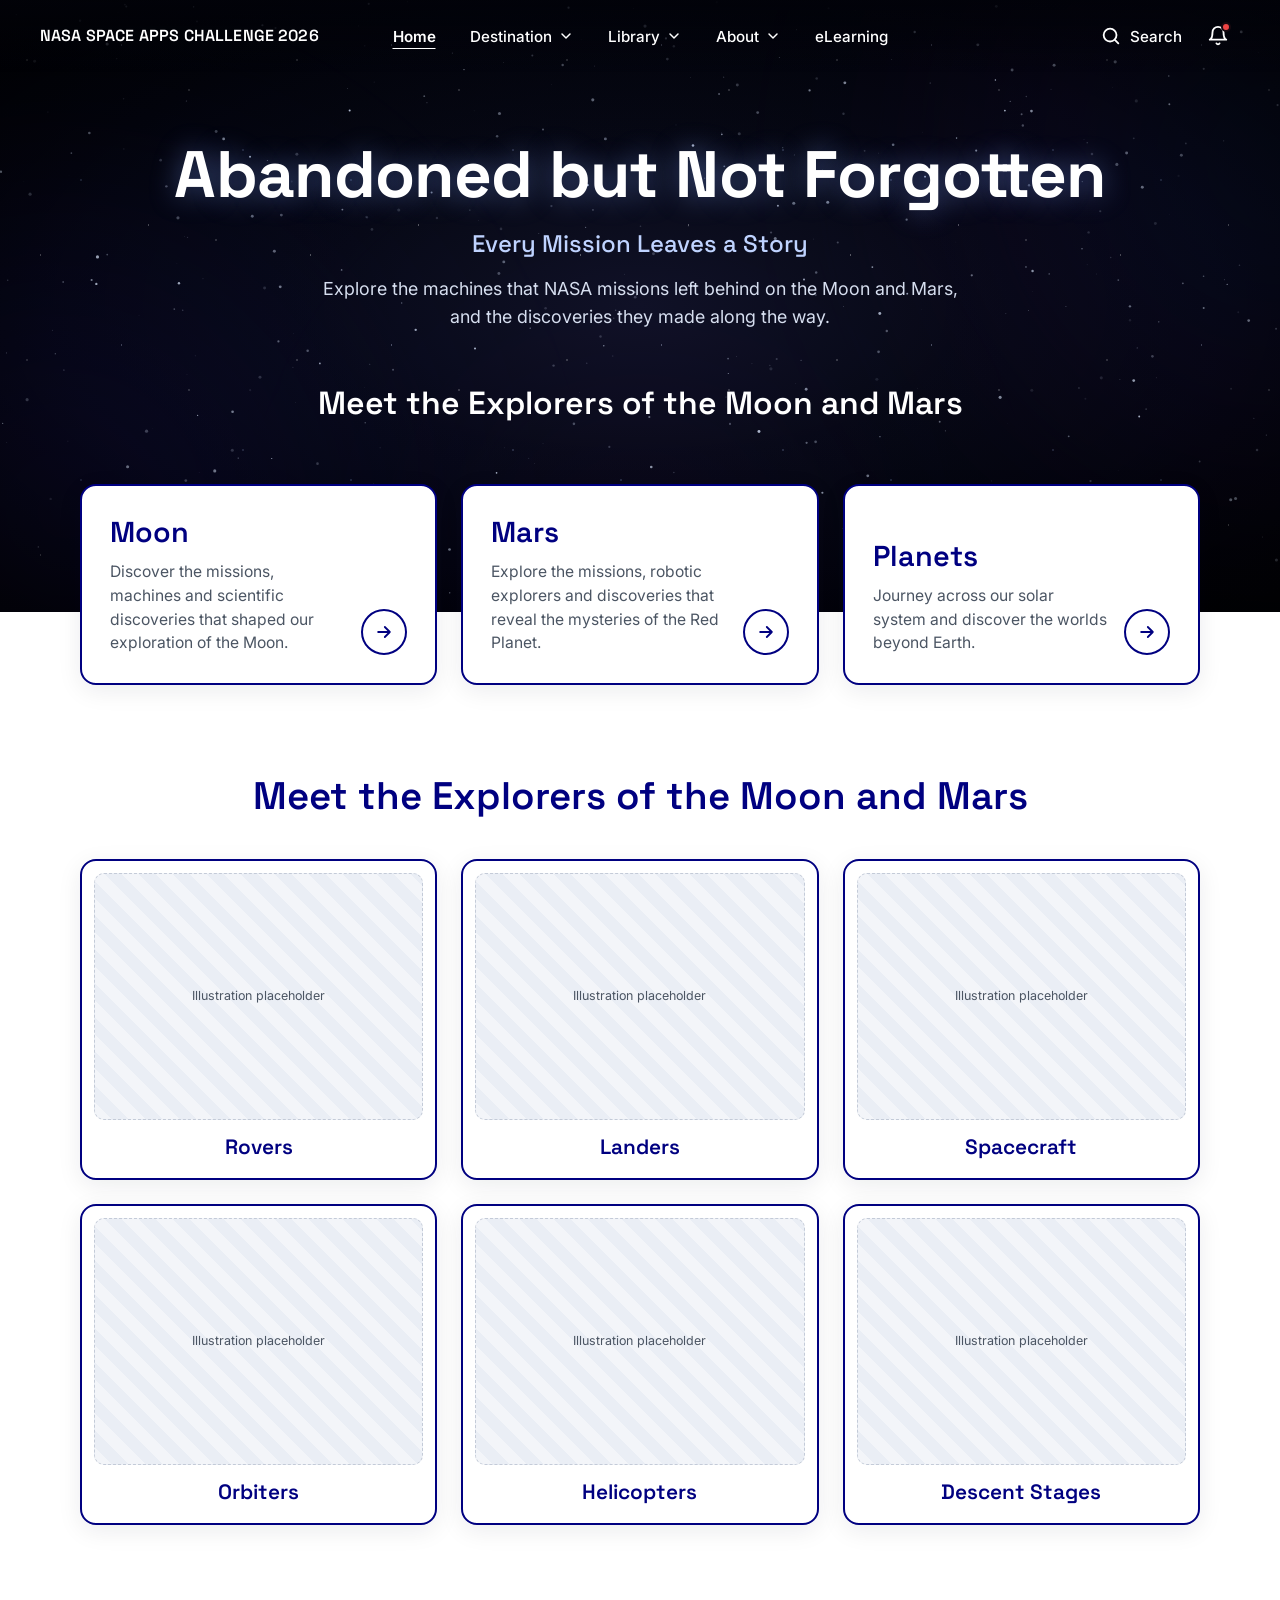
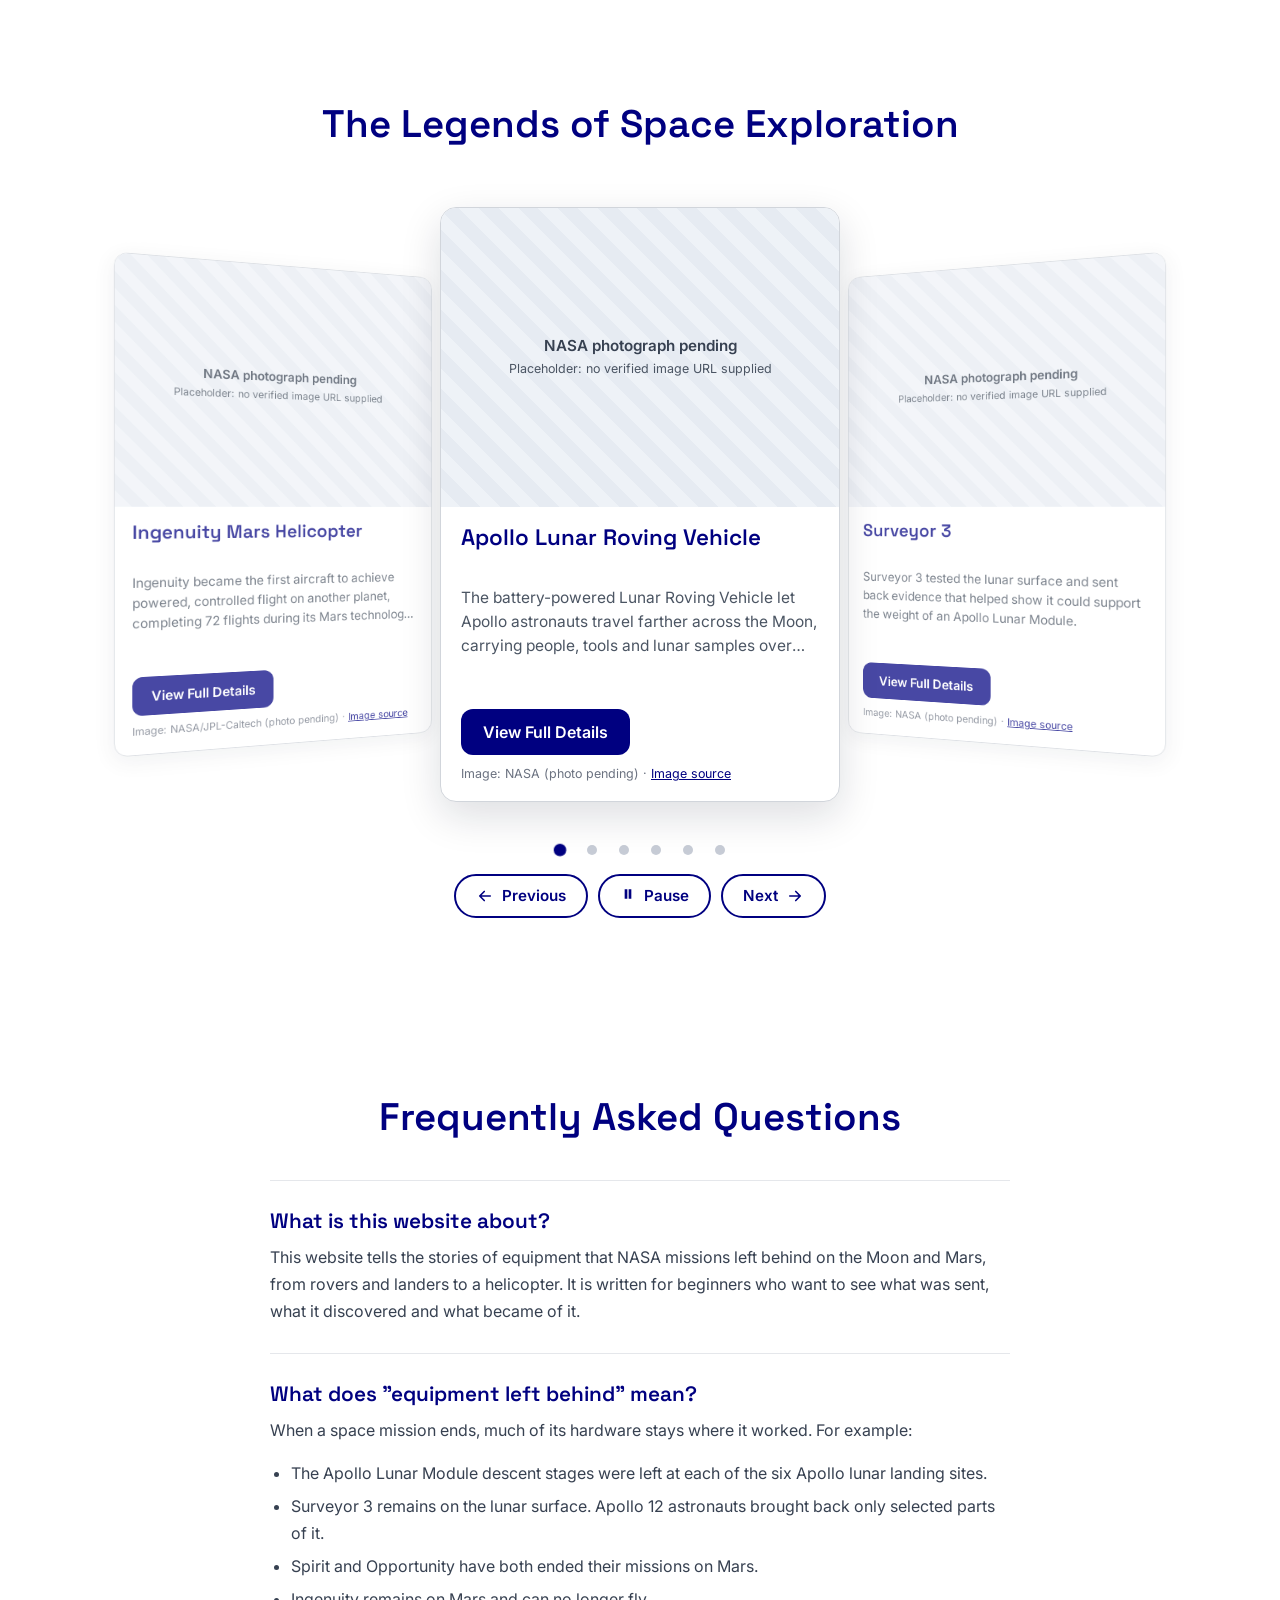
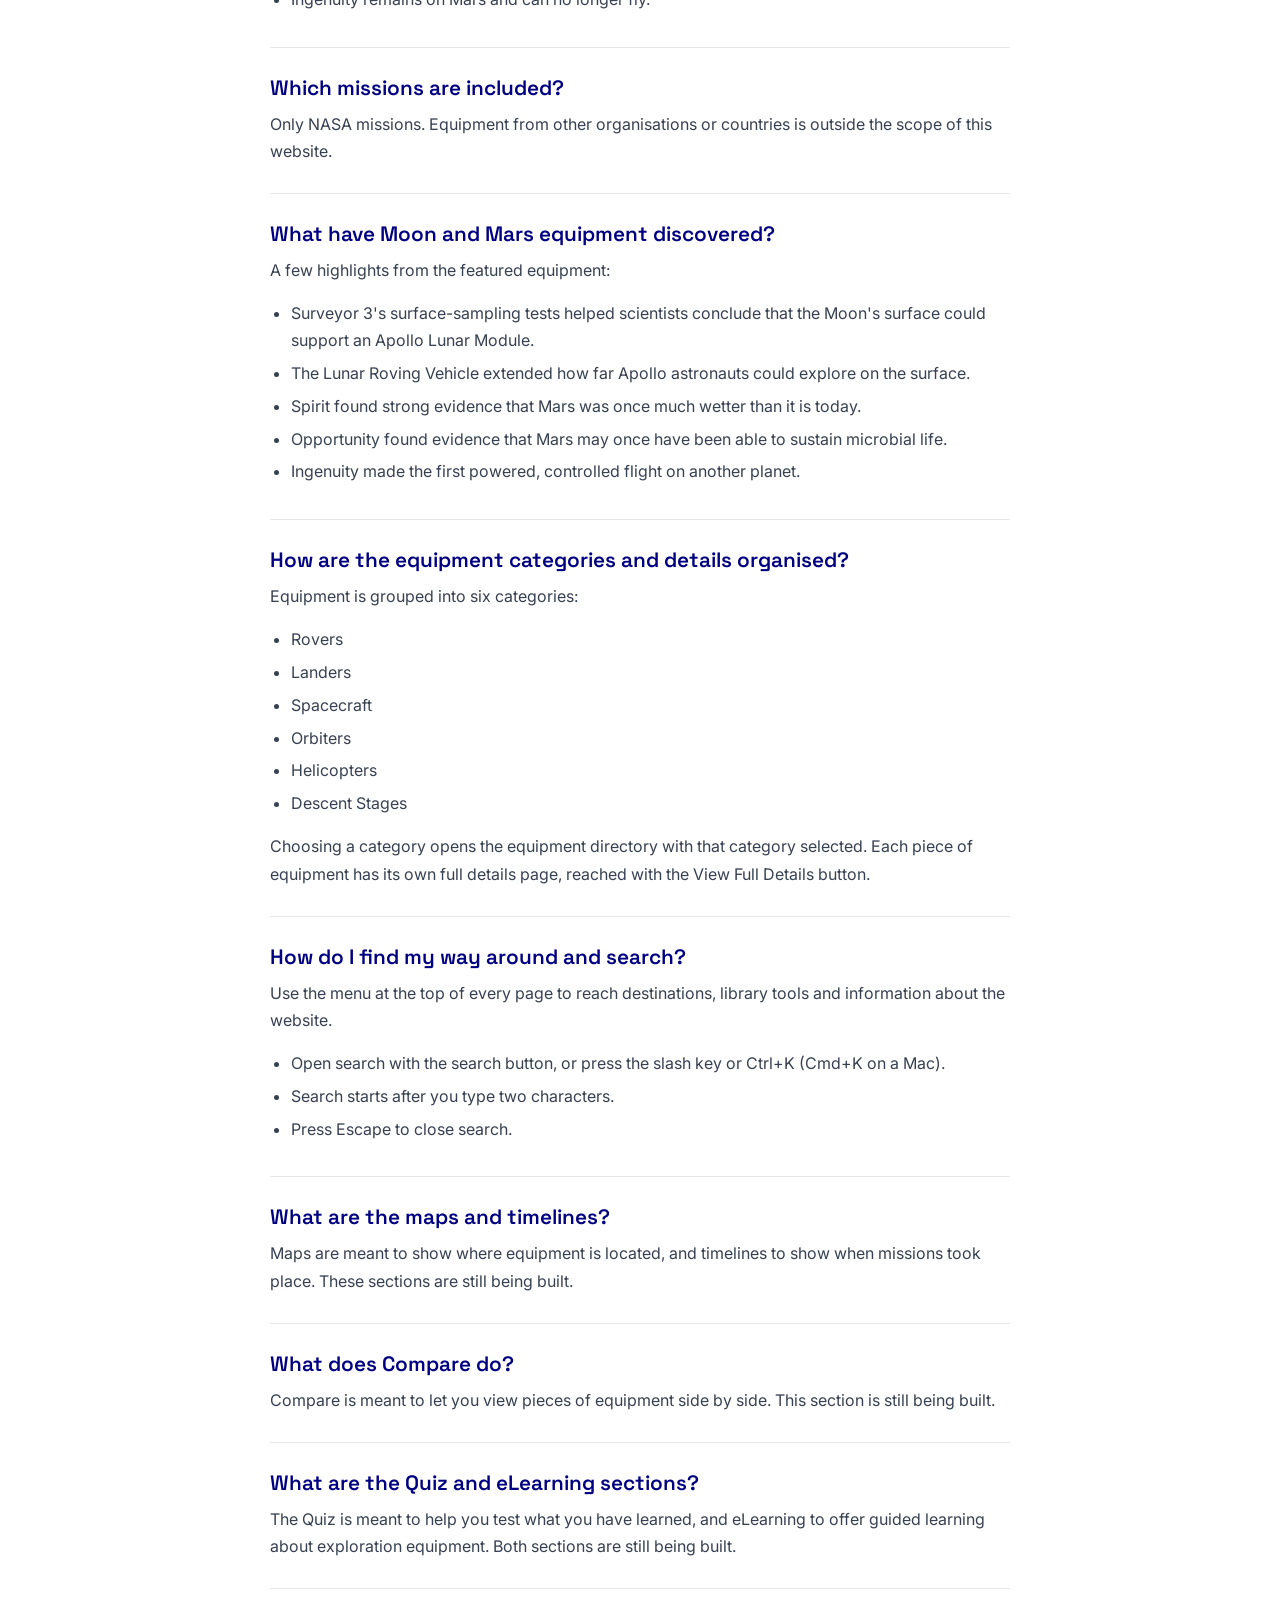
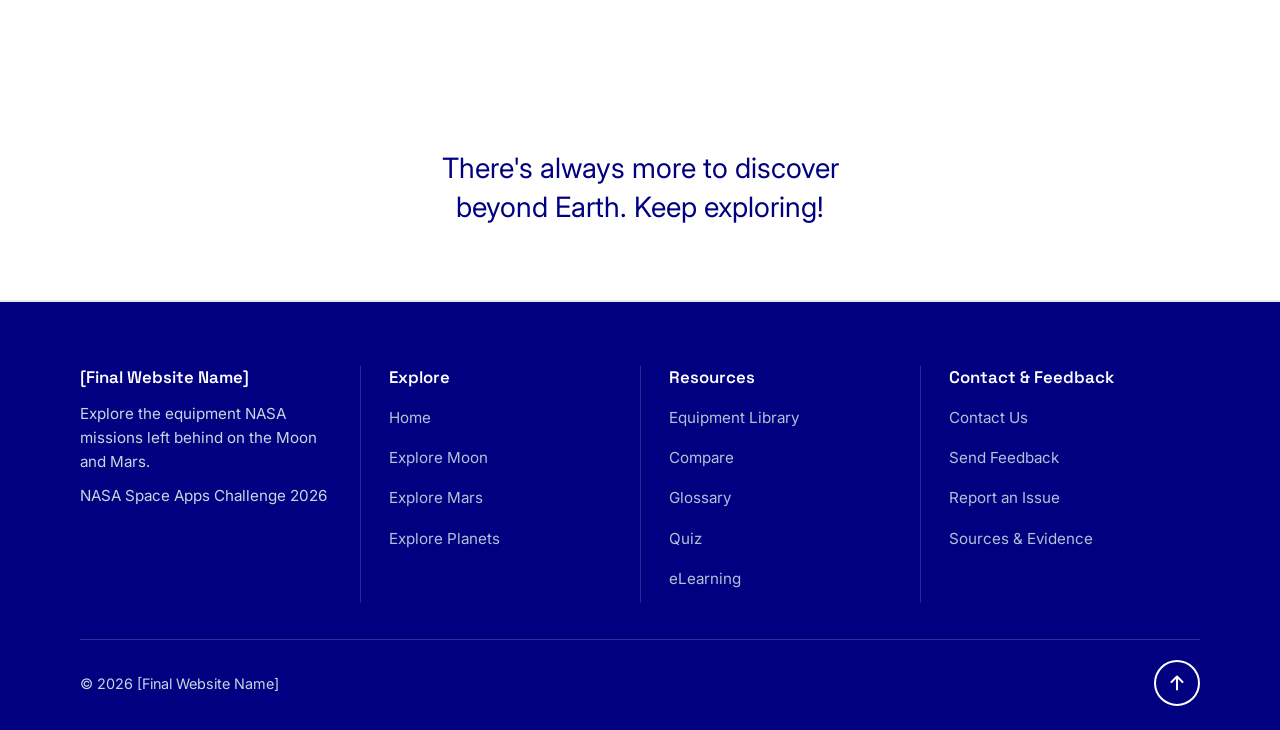
==== commit e13694e5: "Add files via upload" ====
--- a/index.html
+++ b/index.html
@@ -1,1146 +1,24 @@
-<!DOCTYPE html>
-<html lang="en" data-theme="light">
+<!doctype html>
+<html lang="en">
 <head>
-  <meta charset="UTF-8">
-  <meta name="viewport" content="width=device-width, initial-scale=1.0">
-  <meta name="description" content="Abandoned but Not Forgotten — An educational, evidence-led archaeological registry and catalog of qualifying NASA-led Moon and Mars mission hardware, landers, rovers, and scientific artifacts.">
-  <title>Abandoned but Not Forgotten | NASA Extraterrestrial Artifact Registry</title>
-  <link rel="stylesheet" href="styles.css">
-  <!-- Prototype 1 starfield hero and visual integration layer -->
-  <link rel="stylesheet" href="prototype1-ui/hero.css">
-  <link rel="stylesheet" href="prototype1-ui/merge.css">
-  <link rel="icon" href="data:image/svg+xml,<svg xmlns='http://www.w3.org/2000/svg' viewBox='0 0 100 100'><circle cx='50' cy='50' r='46' fill='none' stroke='%2338bdf8' stroke-width='6'/><path d='M30 65 L50 25 L70 65 Z' fill='none' stroke='white' stroke-width='5'/><circle cx='50' cy='52' r='6' fill='%23ef4444'/></svg>">
-
-  <style>
-    .learning-shell{padding-top:clamp(24px,4vw,54px);padding-bottom:64px}.learning-hero{padding:clamp(24px,4vw,48px);border-radius:24px;background:radial-gradient(circle at 90% 10%,rgba(56,189,248,.22),transparent 32%),linear-gradient(120deg,#071426,#102b4b 65%,#0b1728);color:#fff;margin-bottom:28px}.learning-hero .section-title{color:#fff;font-size:clamp(2rem,4vw,3.4rem);margin:8px 0}.learning-hero .section-description{color:#d8e7f5;max-width:760px}.learning-hero-actions,.lesson-footer{display:flex;gap:10px;flex-wrap:wrap;margin-top:20px}.classroom-layout{display:grid;grid-template-columns:minmax(240px, .75fr) minmax(0,2fr);gap:22px;align-items:start}.classroom-sidebar,.classroom-lesson,.teacher-toolkit,.faq-item{background:var(--bg-card,var(--surface,#fff));border:1px solid var(--border-dim);border-radius:18px}.classroom-sidebar{padding:16px;position:sticky;top:90px}.classroom-sidebar h2{font-size:1.05rem;margin:4px 8px 14px}.lesson-select{width:100%;display:flex;gap:12px;text-align:left;align-items:flex-start;padding:13px 10px;border:1px solid transparent;border-radius:12px;background:transparent;color:var(--text-primary);cursor:pointer}.lesson-select>span:first-child{font-size:.78rem;font-weight:800;color:#1685c5;background:#e5f4ff;border-radius:8px;padding:6px}.lesson-select strong,.lesson-select small{display:block}.lesson-select small{margin-top:4px;color:var(--text-muted);font-size:.76rem}.lesson-select.is-active{background:rgba(14,145,210,.09);border-color:rgba(14,145,210,.35)}.classroom-lesson{padding:clamp(20px,3vw,34px)}.lesson-meta{display:flex;gap:12px;justify-content:space-between;flex-wrap:wrap;color:#1685c5;font-weight:800;font-size:.76rem;letter-spacing:.06em}.classroom-lesson h2{font-size:clamp(1.5rem,3vw,2.2rem);margin:12px 0}.classroom-lesson p,.lesson-body li{line-height:1.7;color:var(--text-secondary)}.lesson-learning-box,.classroom-prompt{padding:16px 18px;background:var(--bg-surface);border-radius:14px;margin:20px 0}.lesson-learning-box h3,.classroom-lesson h3{margin:0 0 10px}.lesson-learning-box ul{margin:0;padding-left:20px}.lesson-body ul{padding-left:20px}.classroom-prompt{border-left:4px solid #1596d2}.classroom-prompt p{margin:6px 0 0}.teacher-toolkit{padding:22px;margin-top:24px}.toolkit-cards{display:grid;grid-template-columns:repeat(3,minmax(0,1fr));gap:12px;margin-top:16px}.toolkit-cards article{padding:16px;border-radius:12px;background:var(--bg-surface)}.toolkit-cards p{line-height:1.55;color:var(--text-secondary);font-size:.9rem}.faq-search-wrap{display:grid;gap:8px;max-width:620px;margin:0 auto 20px}.faq-list{display:grid;gap:10px;max-width:900px;margin:0 auto}.faq-item{padding:0 18px}.faq-item summary{cursor:pointer;list-style:none;font-weight:750;padding:18px 26px 18px 0;position:relative}.faq-item summary::-webkit-details-marker{display:none}.faq-item summary:after{content:'+';position:absolute;right:0;color:#1685c5;font-size:1.3rem;top:12px}.faq-item[open] summary:after{content:'−'}.faq-item p{line-height:1.7;color:var(--text-secondary);margin:0;padding:0 0 18px}.detail-section-grid{display:grid;grid-template-columns:repeat(auto-fit,minmax(220px,1fr));gap:14px;margin:20px 0}.detail-section-card{padding:16px;border:1px solid var(--border-dim);border-radius:14px;background:var(--bg-surface)}.detail-section-card h4{margin:0 0 8px;font-size:1rem}.detail-section-card p{line-height:1.6;color:var(--text-secondary);margin:0}.detail-shortcuts{display:flex;gap:8px;flex-wrap:wrap;margin-top:16px}.detail-shortcuts a{padding:7px 11px;border:1px solid var(--border-dim);border-radius:999px;text-decoration:none;font-size:.82rem}.detail-shortcuts a:hover{border-color:#1685c5;color:#1685c5}@media(max-width:760px){.classroom-layout{grid-template-columns:1fr}.classroom-sidebar{position:static}.toolkit-cards{grid-template-columns:1fr}.lesson-select{padding:10px}}
-  </style>
-
+  <meta charset="utf-8">
+  <meta name="viewport" content="width=device-width, initial-scale=1">
+  <title>Abandoned but Not Forgotten</title>
+  <meta name="description" content="Explore the equipment NASA missions left behind on the Moon and Mars.">
+  <link rel="preconnect" href="https://fonts.googleapis.com">
+  <link rel="preconnect" href="https://fonts.gstatic.com" crossorigin>
+  <link href="https://fonts.googleapis.com/css2?family=Inter:wght@400;500;600&family=Space+Grotesk:wght@500;600;700&display=swap" rel="stylesheet">
+  <link rel="stylesheet" href="css/styles.css">
 </head>
 <body>
-
-  <!-- Accessible Skip Link -->
-  <a href="#main-content" class="skip-link">Skip to main content</a>
-
-  <!-- Prototype 1 header design integrated with Prototype 2 routes and brand mark -->
-  <header class="site-header p1-header" role="banner">
-    <div class="header-inner">
-      <a href="#home" class="brand-group" aria-label="Abandoned but Not Forgotten Home">
-        <div class="brand-insignia p2-brand-insignia" aria-hidden="true">
-          <svg viewBox="0 0 40 40" width="28" height="28" fill="none" stroke="currentColor" stroke-width="1.8">
-            <circle cx="20" cy="20" r="17" stroke-dasharray="3 3"/><circle cx="20" cy="20" r="8"/><line x1="20" y1="2" x2="20" y2="38"/><line x1="2" y1="20" x2="38" y2="20"/>
-          </svg>
-        </div>
-        <div class="brand-titles">
-          <span class="brand-secondary">NASA SPACE APPS CHALLENGE</span>
-          <span class="brand-primary">ABANDONED BUT NOT FORGOTTEN</span>
-        </div>
-      </a>
-
-      <nav class="main-nav primary-nav" role="navigation" aria-label="Main Navigation">
-        <ul class="nav-list">
-          <li class="nav-item"><a href="#home" class="nav-link active" data-route="home">Home</a></li>
-          <li class="nav-item">
-            <button type="button" class="dropdown-toggle" id="nav-destination-toggle" aria-haspopup="true" aria-expanded="false">Destinations <span class="dropdown-arrow" aria-hidden="true"></span></button>
-            <ul class="dropdown-menu" aria-labelledby="nav-destination-toggle" role="menu">
-              <li role="none"><a href="#destination-moon" class="dropdown-link" data-route="destination-moon" role="menuitem">Moon</a></li>
-              <li role="none"><a href="#destination-mars" class="dropdown-link" data-route="destination-mars" role="menuitem">Mars</a></li>
-              <li role="none"><a href="#planets" class="dropdown-link" data-route="planets" role="menuitem">Planets</a></li>
-            </ul>
-          </li>
-          <li class="nav-item">
-            <button type="button" class="dropdown-toggle" id="nav-learn-toggle" aria-haspopup="true" aria-expanded="false">Learn <span class="dropdown-arrow" aria-hidden="true"></span></button>
-            <ul class="dropdown-menu" aria-labelledby="nav-learn-toggle" role="menu">
-              <li role="none"><a href="#missions" class="dropdown-link" data-route="missions" role="menuitem">Missions</a></li>
-              <li role="none"><a href="#filters" class="dropdown-link" data-route="filters" role="menuitem">Equipment Library</a></li>
-              <li role="none"><a href="#quiz" class="dropdown-link" data-route="quiz" role="menuitem">Quiz</a></li>
-              <li role="none"><a href="#glossary" class="dropdown-link" data-route="glossary" role="menuitem">Glossary</a></li>
-              <li role="none"><a href="#classroom" class="dropdown-link" data-route="classroom" role="menuitem">Classroom / eLearning</a></li>
-              <li role="none"><a href="#compare" class="dropdown-link" data-route="compare" role="menuitem">Compare</a></li>
-            </ul>
-          </li>
-          <li class="nav-item"><a href="#updates" class="nav-link" data-route="updates">Updates</a></li>
-          <li class="nav-item">
-            <button type="button" class="dropdown-toggle" id="nav-about-toggle" aria-haspopup="true" aria-expanded="false">About <span class="dropdown-arrow" aria-hidden="true"></span></button>
-            <ul class="dropdown-menu" aria-labelledby="nav-about-toggle" role="menu">
-              <li role="none"><a href="#about" class="dropdown-link" data-route="about" role="menuitem">About the Project</a></li>
-              <li role="none"><a href="#sources" class="dropdown-link" data-route="sources" role="menuitem">Sources &amp; Evidence</a></li>
-            </ul>
-          </li>
-        </ul>
-      </nav>
-
-      <div class="header-actions">
-        <div class="search-box-header p1-search-wrap">
-          <svg class="search-icon-header" viewBox="0 0 24 24" width="16" height="16" fill="none" stroke="currentColor" stroke-width="2" aria-hidden="true"><circle cx="11" cy="11" r="8"/><line x1="21" y1="21" x2="16.65" y2="16.65"/></svg>
-          <input type="search" id="globalSearchInput" class="search-input-header" placeholder="Search catalog..." aria-label="Search equipment, missions, or glossary">
-        </div>
-        <button id="btnMobileToggle" class="nav-toggle-btn" aria-label="Toggle navigation menu" aria-expanded="false">
-          <svg viewBox="0 0 24 24" width="22" height="22" fill="none" stroke="currentColor" stroke-width="2" aria-hidden="true"><line x1="3" y1="12" x2="21" y2="12"/><line x1="3" y1="6" x2="21" y2="6"/><line x1="3" y1="18" x2="21" y2="18"/></svg>
-        </button>
-      </div>
-    </div>
-  </header>
-
-  <!-- Main Content Area with Routing Views -->
-  <main id="main-content" role="main">
-
-    <!-- ======================================================================
-         1. HOME VIEW (#home)
-         ====================================================================== -->
-    <section id="view-home" class="view-section active" aria-labelledby="home-heading">
-      <div class="container">
-        <!-- Prototype 1 upgraded cinematic hero; Prototype 2 routes/actions remain intact -->
-        <section class="universe" aria-labelledby="hero-title">
-          <div class="nebula nebula-one" aria-hidden="true"></div>
-          <div class="nebula nebula-two" aria-hidden="true"></div>
-          <div class="nebula nebula-three" aria-hidden="true"></div>
-          <div class="distant-stars" aria-hidden="true"></div>
-          <canvas id="stars" aria-hidden="true"></canvas>
-          <div class="shooting-star" aria-hidden="true"></div>
-          <div class="shooting-star two" aria-hidden="true"></div>
-          <div class="atmosphere" aria-hidden="true"></div>
-          <div class="center-content">
-            <p class="hero-eyebrow">NASA SPACE APPS CHALLENGE · THE NEXT FRONTIER</p>
-            <h1 id="hero-title">ABANDONED BUT NOT FORGOTTEN</h1>
-            <p class="hero-description">Explore the forgotten history of space exploration. Discover the missions, spacecraft, rovers, landers, and scientific instruments that shaped our understanding of the Moon and Mars. Uncover their stories, explore their legacies, and learn what remains after their missions end.</p>
-            <div class="hero-actions">
-              <a href="#filters" class="btn btn-primary">Explore Equipment Directory</a>
-              <a href="#mission-map" class="btn btn-secondary">Interactive 3D Mission Map</a>
-              <a href="#quiz" class="btn btn-outline">Test Your Knowledge</a>
-            </div>
-            <button class="hero-scroll-cue" type="button" id="heroScrollCue" aria-label="Scroll to explore destinations"><span aria-hidden="true">↓</span> BEGIN EXPLORATION</button>
-          </div>
-        </section>
-
-        <!-- 3 Primary Destination Cards -->
-        <div class="destinations-grid" id="home-destinations">
-          <article class="dest-card moon">
-            <span class="dest-card-badge">Celestial Body</span>
-            <h2 class="dest-card-title">The Moon</h2>
-            <p class="dest-card-desc">
-              Discover historic Apollo lunar module descent stages, electric rovers, Surveyor soft landers, and impact remnants preserved in the pristine lunar vacuum.
-            </p>
-            <div class="dest-card-meta">
-              <span>39 Cataloged NASA Artifacts</span>
-              <a href="#destination-moon" class="btn-card-link">Explore Moon Globe &rarr;</a>
-            </div>
-          </article>
-
-          <article class="dest-card mars">
-            <span class="dest-card-badge">The Red Planet</span>
-            <h2 class="dest-card-title">Mars</h2>
-            <p class="dest-card-desc">
-              Journey across ancient lakebeds, crater rims, and volcanic plains where rovers like Curiosity, Perseverance, Opportunity, and Spirit paved humanity's path.
-            </p>
-            <div class="dest-card-meta">
-              <span>62 Cataloged NASA Artifacts</span>
-              <a href="#destination-mars" class="btn-card-link">Explore Mars Globe &rarr;</a>
-            </div>
-          </article>
-
-          <article class="dest-card solar">
-            <span class="dest-card-badge">Solar System</span>
-            <h2 class="dest-card-title">Explore Planets</h2>
-            <p class="dest-card-desc">
-              Interactive 2D solar system model demonstrating planetary orbits from Mercury to Neptune, with deep-space robotic missions and telemetry.
-            </p>
-            <div class="dest-card-meta">
-              <span>8 Planets + Sun</span>
-              <a href="#planets" class="btn-card-link">Launch Orbit Diagram &rarr;</a>
-            </div>
-          </article>
-        </div>
-
-        <!-- Featured Artifacts -->
-        <div class="section-header">
-          <span class="section-eyebrow">Curated Flagships</span>
-          <h2 class="section-title">Featured Extraterrestrial Artifacts</h2>
-          <p class="section-description">
-            Highlighting significant human-made hardware with audited telemetry, verified coordinates, and authentic NASA imagery.
-          </p>
-        </div>
-        <div id="homeFeaturedGrid" class="equipment-grid">
-          <!-- Populated by JavaScript -->
-        </div>
-
-        <!-- Timeline intentionally stays on its existing dedicated Prototype 2 screen. -->
-
-        <!-- Recently Explored Section -->
-        <div id="recentlyExploredSection" style="margin-top: var(--space-3xl); display: none;">
-          <div class="section-header" style="display: flex; align-items: flex-end; justify-content: space-between; flex-wrap: wrap; gap: var(--space-md);">
-            <div>
-              <span class="section-eyebrow">Your History</span>
-              <h2 class="section-title" style="font-size: 1.6rem; margin-bottom: 4px;">Recently Explored Artifacts</h2>
-              <p class="section-description" style="font-size: 0.88rem;">Stored locally in your browser. No personal data or cloud telemetry collected.</p>
-            </div>
-            <button id="btnClearRecentlyExplored" class="btn btn-outline" style="padding: 6px 14px; font-size: 0.82rem;">Clear History</button>
-          </div>
-          <div id="recentlyExploredGrid" class="equipment-grid">
-            <!-- Populated by JS -->
-          </div>
-        </div>
-
-        <!-- About Project Summary Card -->
-        <div style="margin-top: var(--space-3xl); background: var(--bg-card); border: 1px solid var(--border-dim); border-radius: var(--radius-lg); padding: var(--space-2xl);">
-          <h3 style="font-size: 1.4rem; font-weight: 800; color: var(--text-primary); margin-bottom: var(--space-sm);">About This Research & Registry</h3>
-          <p style="color: var(--text-secondary); line-height: 1.6; margin-bottom: var(--space-md); max-width: 900px;">
-            Created for the NASA Space Apps Challenge, this educational initiative catalogs human-made equipment left on celestial bodies. Adhering strictly to NASA-led mission criteria, the platform provides evidence traceability, distinguishes between active, completed, and lost hardware, and never invents missing dates or coordinates.
-          </p>
-          <div style="display: flex; gap: var(--space-md); flex-wrap: wrap;">
-            <a href="#about" class="btn-card-link">Read Full Methodology & Team &rarr;</a>
-            <a href="#sources" class="btn-card-link">View Evidence Sources &rarr;</a>
-          </div>
-        </div>
-      </div>
-    </section>
-
-    <!-- ======================================================================
-         2. MOON DESTINATION VIEW (#destination-moon)
-         ====================================================================== -->
-    <section id="view-destination-moon" class="view-section" aria-labelledby="moon-heading">
-      <div class="container">
-        <div class="destination-hero moon-hero" style="--hero-image:url('https://images-assets.nasa.gov/image/as11-40-5922/as11-40-5922~orig.jpg')">
-          <div class="destination-hero-content">
-            <nav class="destination-breadcrumbs" aria-label="Moon page breadcrumb"><a href="#home">Home</a><span>/</span><span aria-current="page">The Moon</span></nav>
-            <span class="section-eyebrow">Destination registry · Lunar surface</span>
-            <h1 id="moon-heading" class="destination-hero-title">The Moon</h1>
-            <p class="destination-hero-description">Explore NASA Moon mission hardware, from Apollo descent stages and lunar rovers to Surveyor landers and scientific instruments. Rotate the globe, inspect mapped locations, and open evidence-backed equipment records.</p>
-            <div class="destination-shortcuts" aria-label="Moon learning tools">
-              <a href="#glossary">Glossary <span aria-hidden="true">↗</span></a>
-              <a href="#quiz">Quiz <span aria-hidden="true">↗</span></a>
-              <a href="#compare">Compare <span aria-hidden="true">↗</span></a>
-            </div>
-          </div>
-          <div class="destination-hero-stats" aria-label="Moon catalogue summary"><span class="destination-stat-number" id="moonHeroCount">Moon</span><span class="destination-stat-label">Equipment records</span><span class="destination-stat-note">NASA-led mission hardware</span></div>
-        </div>
-
-        <!-- Interactive map controls: search, download and quick menu -->
-        <div class="map-explorer-toolbar" data-map-toolbar="moon">
-          <div class="map-search-wrap">
-            <svg class="map-search-icon" viewBox="0 0 24 24" aria-hidden="true"><circle cx="11" cy="11" r="7.5"></circle><path d="m16.5 16.5 4 4"></path></svg>
-            <input type="search" id="moonMapSearch" class="map-search-input" placeholder="Search lunar equipment…" autocomplete="off" aria-label="Search lunar equipment" aria-expanded="false" aria-controls="moonMapSearchResults">
-            <div class="map-search-suggestions" id="moonMapSearchResults" role="listbox" aria-label="Search results" hidden></div>
-          </div>
-          <div class="map-toolbar-actions">
-            <button class="map-toolbar-btn" id="moonMapDownload" type="button" title="Download map as an image"><span aria-hidden="true">↓</span> Download</button>
-            <button class="map-toolbar-btn" id="moonMapMenuToggle" type="button" aria-expanded="false" aria-controls="moonMapMenu"><span aria-hidden="true">☰</span> Menu</button>
-          </div>
-        </div>
-        <!-- 3D Globe Canvas Container -->
-        <div class="globe-viewport-container enhanced-map-viewport" id="moonGlobeContainer">
-          <canvas id="moonGlobeCanvas" class="globe-canvas" aria-label="Interactive 3D Moon Globe with surface landing markers"></canvas>
-          <div class="map-loading-overlay is-visible" id="moonMapLoading" role="status" aria-live="polite">
-            <div class="map-loader-spinner" aria-hidden="true"></div><strong>Loading 3D</strong><span>Preparing Moon map</span>
-          </div>
-          <div class="map-utility-controls" aria-label="Moon map tools">
-            <button type="button" class="map-utility-btn" data-map-action="info" data-map-key="moon" aria-label="Map information" title="Map information">i</button>
-            <button type="button" class="map-utility-btn" data-map-action="layers" data-map-key="moon" aria-label="Map layers" title="Map layers">▱</button>
-            <span class="map-utility-divider" aria-hidden="true"></span>
-            <button type="button" class="map-utility-btn" data-map-action="zoom-in" data-map-key="moon" aria-label="Zoom in" title="Zoom in">+</button>
-            <button type="button" class="map-utility-btn" data-map-action="zoom-out" data-map-key="moon" aria-label="Zoom out" title="Zoom out">−</button>
-          </div>
-          <div class="map-popover map-menu-popover" id="moonMapMenu" hidden>
-            <strong>Explore Moon</strong>
-            <a href="#filters">Equipment directory</a><a href="#timeline">Mission timeline</a><a href="#compare">Compare equipment</a><a href="#quiz">Take the quiz</a><a href="#glossary">Glossary</a><a href="#classroom">Space Classroom</a><a href="#faqs">FAQs & help</a>
-          </div>
-          <div class="map-popover map-layers-popover" id="moonMapLayers" hidden>
-            <strong>Map layers</strong>
-            <label><input type="checkbox" data-map-layer="markers" data-map-key="moon" checked> Surface markers</label>
-            <label><input type="checkbox" data-map-layer="grid" data-map-key="moon" checked> Coordinate grid</label>
-          </div>
-
-          <div class="globe-hud-overlay">
-            <div class="globe-hud-title">
-              <svg viewBox="0 0 24 24" width="16" height="16" fill="currentColor"><circle cx="12" cy="12" r="10"/></svg>
-              <span>Lunar Surface Telemetry</span>
-            </div>
-            <div class="globe-hud-coords" id="moonGlobeHoverCoords">Rotate globe to inspect coordinates</div>
-          </div>
-          <div class="globe-controls-bar">
-            <button class="globe-btn-ctrl" id="btnMoonResetView" title="Reset view orientation">Reset View</button>
-            <button class="globe-btn-ctrl" id="btnMoonToggleAutoRotate" title="Toggle automatic rotation">Auto-Rotate: On</button>
-          </div>
-          <!-- Marker Click HUD Popup -->
-          <div class="globe-marker-popup" id="moonMarkerPopup">
-            <div class="popup-title" id="moonPopupTitle">Hardware Name</div>
-            <div class="popup-mission" id="moonPopupMission">Mission Name</div>
-            <span class="popup-status status-historical-badge" id="moonPopupStatus">Historical</span>
-            <br>
-            <button class="popup-link" id="moonPopupBtnDetails">View Complete Dossier &rarr;</button>
-          </div>
-        </div>
-
-        <!-- Accessible 2D Location List Details (WCAG 2.2 Fallback) -->
-        <details class="accessible-marker-list-details">
-          <summary class="accessible-marker-summary">View Accessible 2D Coordinate Table for Screen Readers & Keyboard Users</summary>
-          <div class="table-container">
-            <table class="marker-table" aria-label="Moon surface equipment coordinate list">
-              <thead>
-                <tr>
-                  <th>Equipment Name</th>
-                  <th>Mission</th>
-                  <th>Coordinates</th>
-                  <th>Location Accuracy</th>
-                  <th>Status</th>
-                  <th>Action</th>
-                </tr>
-              </thead>
-              <tbody id="moonAccessibleTableBody">
-                <!-- Populated by JS -->
-              </tbody>
-            </table>
-          </div>
-        </details>
-
-        <!-- Moon Equipment Directory Grid -->
-        <div class="section-header" style="margin-top: var(--space-2xl);">
-          <span class="section-eyebrow">Catalog Records</span>
-          <h2 class="section-title" style="font-size: 1.8rem;">Lunar Equipment Records</h2>
-        </div>
-        <div id="moonEquipmentGrid" class="equipment-grid">
-          <!-- Populated by JS -->
-        </div>
-      </div>
-    </section>
-
-    <!-- ======================================================================
-         3. MARS DESTINATION VIEW (#destination-mars)
-         ====================================================================== -->
-    <section id="view-destination-mars" class="view-section" aria-labelledby="mars-heading">
-      <div class="container">
-        <div class="destination-hero mars-hero" style="--hero-image:url('https://images-assets.nasa.gov/image/PIA00563/PIA00563~orig.jpg')">
-          <div class="destination-hero-content">
-            <nav class="destination-breadcrumbs" aria-label="Mars page breadcrumb"><a href="#home">Home</a><span>/</span><span aria-current="page">Mars</span></nav>
-            <span class="section-eyebrow">Destination registry · The red planet</span>
-            <h1 id="mars-heading" class="destination-hero-title">Mars</h1>
-            <p class="destination-hero-description">Follow NASA landers, rovers, and mission hardware across the Martian surface. Explore known locations, review equipment records, and keep mapped coordinates distinct from uncertain or orbital locations.</p>
-            <div class="destination-shortcuts" aria-label="Mars learning tools">
-              <a href="#glossary">Glossary <span aria-hidden="true">↗</span></a>
-              <a href="#quiz">Quiz <span aria-hidden="true">↗</span></a>
-              <a href="#compare">Compare <span aria-hidden="true">↗</span></a>
-            </div>
-          </div>
-          <div class="destination-hero-stats" aria-label="Mars catalogue summary"><span class="destination-stat-number" id="marsHeroCount">Mars</span><span class="destination-stat-label">Equipment records</span><span class="destination-stat-note">NASA-led mission hardware</span></div>
-        </div>
-
-        <!-- Interactive map controls: search, download and quick menu -->
-        <div class="map-explorer-toolbar" data-map-toolbar="mars">
-          <div class="map-search-wrap">
-            <svg class="map-search-icon" viewBox="0 0 24 24" aria-hidden="true"><circle cx="11" cy="11" r="7.5"></circle><path d="m16.5 16.5 4 4"></path></svg>
-            <input type="search" id="marsMapSearch" class="map-search-input" placeholder="Search Martian equipment…" autocomplete="off" aria-label="Search Martian equipment" aria-expanded="false" aria-controls="marsMapSearchResults">
-            <div class="map-search-suggestions" id="marsMapSearchResults" role="listbox" aria-label="Search results" hidden></div>
-          </div>
-          <div class="map-toolbar-actions">
-            <button class="map-toolbar-btn" id="marsMapDownload" type="button" title="Download map as an image"><span aria-hidden="true">↓</span> Download</button>
-            <button class="map-toolbar-btn" id="marsMapMenuToggle" type="button" aria-expanded="false" aria-controls="marsMapMenu"><span aria-hidden="true">☰</span> Menu</button>
-          </div>
-        </div>
-        <!-- 3D Mars Globe Container -->
-        <div class="globe-viewport-container enhanced-map-viewport" id="marsGlobeContainer">
-          <canvas id="marsGlobeCanvas" class="globe-canvas" aria-label="Interactive 3D Mars Globe with surface landing markers"></canvas>
-          <div class="map-loading-overlay is-visible" id="marsMapLoading" role="status" aria-live="polite">
-            <div class="map-loader-spinner" aria-hidden="true"></div><strong>Loading 3D</strong><span>Preparing Mars map</span>
-          </div>
-          <div class="map-utility-controls" aria-label="Mars map tools">
-            <button type="button" class="map-utility-btn" data-map-action="info" data-map-key="mars" aria-label="Map information" title="Map information">i</button>
-            <button type="button" class="map-utility-btn" data-map-action="layers" data-map-key="mars" aria-label="Map layers" title="Map layers">▱</button>
-            <span class="map-utility-divider" aria-hidden="true"></span>
-            <button type="button" class="map-utility-btn" data-map-action="zoom-in" data-map-key="mars" aria-label="Zoom in" title="Zoom in">+</button>
-            <button type="button" class="map-utility-btn" data-map-action="zoom-out" data-map-key="mars" aria-label="Zoom out" title="Zoom out">−</button>
-          </div>
-          <div class="map-popover map-menu-popover" id="marsMapMenu" hidden>
-            <strong>Explore Mars</strong>
-            <a href="#filters">Equipment directory</a><a href="#timeline">Mission timeline</a><a href="#compare">Compare equipment</a><a href="#quiz">Take the quiz</a><a href="#glossary">Glossary</a><a href="#classroom">Space Classroom</a><a href="#faqs">FAQs & help</a>
-          </div>
-          <div class="map-popover map-layers-popover" id="marsMapLayers" hidden>
-            <strong>Map layers</strong>
-            <label><input type="checkbox" data-map-layer="markers" data-map-key="mars" checked> Surface markers</label>
-            <label><input type="checkbox" data-map-layer="grid" data-map-key="mars" checked> Coordinate grid</label>
-          </div>
-
-          <div class="globe-hud-overlay">
-            <div class="globe-hud-title" style="color: #f87171;">
-              <svg viewBox="0 0 24 24" width="16" height="16" fill="currentColor"><circle cx="12" cy="12" r="10"/></svg>
-              <span>Martian Surface Telemetry</span>
-            </div>
-            <div class="globe-hud-coords" id="marsGlobeHoverCoords">Rotate globe to inspect coordinates</div>
-          </div>
-          <div class="globe-controls-bar">
-            <button class="globe-btn-ctrl" id="btnMarsResetView" title="Reset view orientation">Reset View</button>
-            <button class="globe-btn-ctrl" id="btnMarsToggleAutoRotate" title="Toggle automatic rotation">Auto-Rotate: On</button>
-          </div>
-          <!-- Marker Popup -->
-          <div class="globe-marker-popup" id="marsMarkerPopup">
-            <div class="popup-title" id="marsPopupTitle">Hardware Name</div>
-            <div class="popup-mission" id="marsPopupMission">Mission Name</div>
-            <span class="popup-status status-active-badge" id="marsPopupStatus">Active</span>
-            <br>
-            <button class="popup-link" id="marsPopupBtnDetails">View Complete Dossier &rarr;</button>
-          </div>
-        </div>
-
-        <!-- Accessible 2D Table Fallback -->
-        <details class="accessible-marker-list-details">
-          <summary class="accessible-marker-summary">View Accessible 2D Coordinate Table for Screen Readers & Keyboard Users</summary>
-          <div class="table-container">
-            <table class="marker-table" aria-label="Mars surface equipment coordinate list">
-              <thead>
-                <tr>
-                  <th>Equipment Name</th>
-                  <th>Mission</th>
-                  <th>Coordinates</th>
-                  <th>Location Accuracy</th>
-                  <th>Status</th>
-                  <th>Action</th>
-                </tr>
-              </thead>
-              <tbody id="marsAccessibleTableBody">
-                <!-- Populated by JS -->
-              </tbody>
-            </table>
-          </div>
-        </details>
-
-        <!-- Mars Equipment Directory Grid -->
-        <div class="section-header" style="margin-top: var(--space-2xl);">
-          <span class="section-eyebrow">Catalog Records</span>
-          <h2 class="section-title" style="font-size: 1.8rem;">Martian Equipment Records</h2>
-        </div>
-        <div id="marsEquipmentGrid" class="equipment-grid">
-          <!-- Populated by JS -->
-        </div>
-      </div>
-    </section>
-
-    <!-- ======================================================================
-         4. FILTERS / EQUIPMENT DIRECTORY VIEW (#filters)
-         ====================================================================== -->
-    <section id="view-filters" class="view-section" aria-labelledby="filters-heading">
-      <div class="container">
-        <div class="section-header">
-          <span class="section-eyebrow">Comprehensive Registry</span>
-          <h1 id="filters-heading" class="section-title">Extraterrestrial Equipment Directory</h1>
-          <p class="section-description">
-            Filter, sort, and inspect 100 qualified NASA Moon and Mars mission hardware records. Toggle between visual grid cards and structured data table.
-          </p>
-        </div>
-
-        <!-- Filter Controls Toolbar -->
-        <div class="filters-toolbar">
-          <div class="filters-row">
-            <div class="filter-group">
-              <label for="filterDestination" class="filter-label">Destination</label>
-              <select id="filterDestination" class="filter-select">
-                <option value="all">All Destinations (Moon & Mars)</option>
-                <option value="Moon">Moon (39)</option>
-                <option value="Mars">Mars (61)</option>
-              </select>
-            </div>
-
-            <div class="filter-group">
-              <label for="filterStatus" class="filter-label">Operational Status</label>
-              <select id="filterStatus" class="filter-select">
-                <option value="all">All Statuses</option>
-                <option value="active">Active / Operational</option>
-                <option value="historical">Historical / Completed</option>
-                <option value="lost">Lost Contact / Impact</option>
-              </select>
-            </div>
-
-            <div class="filter-group">
-              <label for="filterType" class="filter-label">Equipment Type</label>
-              <select id="filterType" class="filter-select">
-                <option value="all">All Equipment Types</option>
-                <option value="Rover">Rovers</option>
-                <option value="Lander">Landers</option>
-                <option value="Descent Stage">Descent Stages</option>
-                <option value="Orbiter">Orbiters & Spacecraft</option>
-                <option value="Helicopter">Helicopters & Aerial</option>
-              </select>
-            </div>
-
-            <div class="filter-group">
-              <label for="filterSearchText" class="filter-label">Search Query</label>
-              <input type="text" id="filterSearchText" class="filter-search" placeholder="Filter by name, mission, instruments...">
-            </div>
-
-            <div class="filter-group">
-              <label for="filterSortOrder" class="filter-label">Sort By</label>
-              <select id="filterSortOrder" class="filter-select">
-                <option value="chronological-asc">Chronological (Earliest First)</option>
-                <option value="chronological-desc">Chronological (Newest First)</option>
-                <option value="name-asc">Name (A &rarr; Z)</option>
-                <option value="destination">Destination</option>
-              </select>
-            </div>
-          </div>
-
-          <div class="filter-actions-row">
-            <div class="results-count-badge" id="filtersResultCount" aria-live="polite">
-              Showing 100 equipment records
-            </div>
-
-            <div style="display: flex; align-items: center; gap: var(--space-md);">
-              <button id="btnResetFilters" class="btn btn-outline" style="padding: 4px 12px; font-size: 0.8rem;">Reset Filters</button>
-              <div class="view-mode-toggle" role="group" aria-label="Display View Mode">
-                <button id="btnViewCards" class="btn-view-toggle active" aria-pressed="true">Grid Cards</button>
-                <button id="btnViewTable" class="btn-view-toggle" aria-pressed="false">Data Table</button>
-              </div>
-            </div>
-          </div>
-        </div>
-
-        <!-- Directory Container (Cards view vs Table view) -->
-        <div id="directoryCardsContainer" class="equipment-grid">
-          <!-- Populated by JS -->
-        </div>
-
-        <div id="directoryTableContainer" class="table-container" style="display: none;">
-          <table class="data-table" aria-label="Filtered equipment directory table">
-            <thead>
-              <tr>
-                <th>Hardware Name</th>
-                <th>Destination</th>
-                <th>Type</th>
-                <th>Mission</th>
-                <th>Launch Date</th>
-                <th>Landing / Arrival</th>
-                <th>Coordinates</th>
-                <th>Status</th>
-                <th>Action</th>
-              </tr>
-            </thead>
-            <tbody id="directoryTableBody">
-              <!-- Populated by JS -->
-            </tbody>
-          </table>
-        </div>
-      </div>
-    </section>
-
-    <!-- ======================================================================
-         5. FULL INTERACTIVE TIMELINE VIEW (#timeline)
-         ====================================================================== -->
-    <section id="view-timeline" class="view-section" aria-labelledby="timeline-heading">
-      <div class="container">
-        <div class="section-header">
-          <span class="section-eyebrow">Temporal Mapping</span>
-          <h1 id="timeline-heading" class="section-title">Moon & Mars Exploration Timeline</h1>
-          <p class="section-description">
-            Interactive chronological stream of launches, landings, deployments, major discoveries, and communication conclusions.
-          </p>
-        </div>
-
-        <!-- Timeline Toolbar & Legend -->
-        <div class="timeline-controls-bar">
-          <div class="timeline-legend">
-            <span style="font-weight: 700; color: var(--text-primary);">Outcome Legend:</span>
-            <div class="legend-item"><span class="legend-dot green"></span> Successful Milestone / Landing</div>
-            <div class="legend-item"><span class="legend-dot yellow"></span> Ongoing Operations</div>
-            <div class="legend-item"><span class="legend-dot red"></span> Lost Contact / Anomaly</div>
-            <div class="legend-item"><span class="legend-dot white"></span> Decommissioned / Program Event</div>
-          </div>
-
-          <div style="display: flex; gap: var(--space-xs); flex-wrap: wrap;">
-            <select id="timelineFilterDest" class="filter-select" style="padding: 4px 8px; font-size: 0.8rem;">
-              <option value="all">All Destinations</option>
-              <option value="Moon">Moon Only</option>
-              <option value="Mars">Mars Only</option>
-            </select>
-            <select id="timelineFilterCategory" class="filter-select" style="padding: 4px 8px; font-size: 0.8rem;">
-              <option value="all">All Milestone Categories</option>
-              <option value="Landing / Touchdown">Landings / Touchdowns</option>
-              <option value="Operations">Surface Operations</option>
-              <option value="Discovery">Scientific Discoveries</option>
-              <option value="Lost Contact">Lost Contact</option>
-              <option value="Retirement">Retirement / End of Mission</option>
-            </select>
-          </div>
-        </div>
-
-        <!-- Interactive Stream Container -->
-        <div id="fullTimelineStream" class="timeline-stream">
-          <!-- Populated by JS -->
-        </div>
-      </div>
-    </section>
-
-    <!-- ======================================================================
-         6. MISSION MAP 3D VIEW (#mission-map)
-         ====================================================================== -->
-    <section id="view-mission-map" class="view-section" aria-labelledby="map-heading">
-      <div class="container">
-        <div class="section-header">
-          <span class="section-eyebrow">Orbital & Surface Mapping</span>
-          <h1 id="map-heading" class="section-title">Extraterrestrial Mission Map</h1>
-          <p class="section-description">
-            NASA Eyes-inspired 3D globe explorer. Switch between celestial bodies, toggle between surface artifacts and orbital paths, and examine landing coordinates.
-          </p>
-        </div>
-
-        <div style="display: flex; align-items: center; justify-content: space-between; margin-bottom: var(--space-md); flex-wrap: wrap; gap: var(--space-sm);">
-          <div style="display: flex; gap: var(--space-xs);">
-            <button id="btnMapSelectMoon" class="btn btn-secondary active" style="padding: 8px 16px;">The Moon</button>
-            <button id="btnMapSelectMars" class="btn btn-secondary" style="padding: 8px 16px;">Mars</button>
-          </div>
-          <div style="display: flex; gap: var(--space-xs);">
-            <button id="btnMapToggleOrbits" class="btn btn-outline" style="padding: 6px 12px; font-size: 0.82rem;">Orbits: Visible</button>
-            <button id="btnMapReset" class="btn btn-outline" style="padding: 6px 12px; font-size: 0.82rem;">Reset Camera</button>
-          </div>
-        </div>
-
-        <div class="globe-viewport-container" style="height: 600px;">
-          <canvas id="missionMapCanvas" class="globe-canvas" aria-label="Interactive 3D Mission Map"></canvas>
-          <div class="globe-hud-overlay">
-            <div class="globe-hud-title" id="mapHudTitle">The Moon • Surface & Orbital Trackers</div>
-            <div class="globe-hud-coords" id="mapHudCoords">Hover or drag to rotate 3D sphere</div>
-          </div>
-          <div class="globe-marker-popup" id="mapMarkerPopup">
-            <div class="popup-title" id="mapPopupTitle">Name</div>
-            <div class="popup-mission" id="mapPopupMission">Mission</div>
-            <span class="popup-status status-historical-badge" id="mapPopupStatus">Status</span>
-            <br>
-            <button class="popup-link" id="mapPopupDetailsBtn">View Equipment Record &rarr;</button>
-          </div>
-        </div>
-      </div>
-    </section>
-
-    <!-- ======================================================================
-         7. EXPLORE PLANETS 2D SOLAR SYSTEM VIEW (#planets)
-         ====================================================================== -->
-    <section id="view-planets" class="view-section" aria-labelledby="planets-heading">
-      <div class="container">
-        <div class="destination-hero planets-hero" style="--hero-image:url('https://images-assets.nasa.gov/image/PIA17046/PIA17046~orig.jpg')">
-          <div class="destination-hero-content">
-            <nav class="destination-breadcrumbs" aria-label="Planetary page breadcrumb"><a href="#home">Home</a><span>/</span><span aria-current="page">Explore Planets</span></nav>
-            <span class="section-eyebrow">Solar system explorer</span>
-            <h1 id="planets-heading" class="destination-hero-title">Explore Planets</h1>
-            <p class="destination-hero-description">Explore the Sun and eight planets in an interactive solar-system view. Search celestial bodies, zoom into the orbital diagram, and open planet dossiers with physical properties and notable mission history.</p>
-            <div class="destination-shortcuts" aria-label="Planet learning tools">
-              <a href="#glossary">Glossary <span aria-hidden="true">↗</span></a>
-              <a href="#quiz">Quiz <span aria-hidden="true">↗</span></a>
-              <a href="#compare">Compare <span aria-hidden="true">↗</span></a>
-            </div>
-          </div>
-          <div class="destination-hero-stats" aria-label="Solar system summary"><span class="destination-stat-number">8 + Sun</span><span class="destination-stat-label">Celestial bodies</span><span class="destination-stat-note">Illustrative orbital view</span></div>
-        </div>
-
-        <div class="map-explorer-toolbar" data-map-toolbar="planets">
-          <div class="map-search-wrap">
-            <svg class="map-search-icon" viewBox="0 0 24 24" aria-hidden="true"><circle cx="11" cy="11" r="7.5"></circle><path d="m16.5 16.5 4 4"></path></svg>
-            <input type="search" id="planetsMapSearch" class="map-search-input" placeholder="Search planets and the Sun…" autocomplete="off" aria-label="Search planets and the Sun" aria-expanded="false" aria-controls="planetsMapSearchResults">
-            <div class="map-search-suggestions" id="planetsMapSearchResults" role="listbox" aria-label="Search results" hidden></div>
-          </div>
-          <div class="map-toolbar-actions">
-            <button class="map-toolbar-btn" id="planetsMapDownload" type="button" title="Download map as an image"><span aria-hidden="true">↓</span> Download</button>
-            <button class="map-toolbar-btn" id="planetsMapMenuToggle" type="button" aria-expanded="false" aria-controls="planetsMapMenu"><span aria-hidden="true">☰</span> Menu</button>
-          </div>
-        </div>
-        <div class="solar-system-container enhanced-solar-map">
-          <div class="solar-canvas-wrapper">
-            <canvas id="solarCanvas" width="1200" height="520" aria-label="Interactive Solar System Diagram showing the Sun and eight planets"></canvas>
-            <div class="map-loading-overlay is-visible" id="planetsMapLoading" role="status" aria-live="polite">
-              <div class="map-loader-spinner" aria-hidden="true"></div><strong>Loading planetary system</strong><span>Preparing orbital view</span>
-            </div>
-            <div class="map-utility-controls planet-utility-controls" aria-label="Solar system map tools">
-              <button type="button" class="map-utility-btn" data-map-action="info" data-map-key="planets" aria-label="Solar system information" title="Solar system information">i</button>
-              <button type="button" class="map-utility-btn" data-map-action="layers" data-map-key="planets" aria-label="Solar system layers" title="Solar system layers">▱</button>
-              <span class="map-utility-divider" aria-hidden="true"></span>
-              <button type="button" class="map-utility-btn" data-map-action="zoom-in" data-map-key="planets" aria-label="Zoom in" title="Zoom in">+</button>
-              <button type="button" class="map-utility-btn" data-map-action="zoom-out" data-map-key="planets" aria-label="Zoom out" title="Zoom out">−</button>
-            </div>
-            <div class="map-popover map-menu-popover" id="planetsMapMenu" hidden>
-              <strong>Solar system menu</strong><a href="#destination-moon">Explore the Moon</a><a href="#destination-mars">Explore Mars</a><a href="#missions">NASA mission directory</a><a href="#glossary">Glossary</a>
-            </div>
-            <div class="map-popover map-layers-popover" id="planetsMapLayers" hidden>
-              <strong>Map layers</strong>
-              <label><input type="checkbox" data-map-layer="orbits" data-map-key="planets" checked> Orbital paths</label>
-              <label><input type="checkbox" data-map-layer="labels" data-map-key="planets" checked> Planet labels</label>
-            </div>
-          </div>
-          <div class="solar-controls">
-            <button id="btnSolarPause" class="btn btn-outline" style="padding: 4px 10px; font-size: 0.8rem;">Pause Animation</button>
-            <span style="color: var(--text-muted); font-size: 0.78rem;">Illustrative orbital paths • Not to physical distance scale</span>
-          </div>
-        </div>
-
-        <div class="section-header">
-          <span class="section-eyebrow">Celestial Bodies</span>
-          <h2 class="section-title" style="font-size: 1.6rem;">Planetary Dossiers</h2>
-        </div>
-        <div id="planetsGrid" class="planets-card-grid">
-          <!-- Populated by JS -->
-        </div>
-      </div>
-    </section>
-
-    <!-- ======================================================================
-         8. NASA & SPACE MISSIONS DIRECTORY VIEW (#missions)
-         ====================================================================== -->
-    <section id="view-missions" class="view-section" aria-labelledby="missions-heading">
-      <div class="container">
-        <div class="section-header">
-          <span class="section-eyebrow">Program Architecture</span>
-          <h1 id="missions-heading" class="section-title">NASA & Space Missions Directory</h1>
-          <p class="section-description">
-            Explore qualifying NASA missions across the Apollo, Surveyor, Lunar Orbiter, Viking, Pathfinder, Mars Exploration Rover, MSL, and Mars 2020 programs.
-          </p>
-        </div>
-
-        <div id="missionsListGrid" style="display: grid; grid-template-columns: repeat(auto-fill, minmax(360px, 1fr)); gap: var(--space-lg);">
-          <!-- Populated by JS -->
-        </div>
-      </div>
-    </section>
-
-    <!-- ======================================================================
-         9. COMPARE TOOL VIEW (#compare)
-         ====================================================================== -->
-    <section id="view-compare" class="view-section" aria-labelledby="compare-heading">
-      <div class="container">
-        <div class="section-header">
-          <span class="section-eyebrow">Analytical Matrix</span>
-          <h1 id="compare-heading" class="section-title">Hardware Comparison Matrix</h1>
-          <p class="section-description">
-            Select 2 or 3 spacecraft, landers, or rovers to compare engineering specifications, power systems, landing coordinates, and operational life spans side-by-side.
-          </p>
-        </div>
-
-        <!-- Comparison Selectors -->
-        <div class="compare-selectors-bar">
-          <div class="compare-selector-col">
-            <label for="compareSelect1" class="filter-label">Artifact #1 (Required)</label>
-            <select id="compareSelect1" class="filter-select"></select>
-          </div>
-          <div class="compare-selector-col">
-            <label for="compareSelect2" class="filter-label">Artifact #2 (Required)</label>
-            <select id="compareSelect2" class="filter-select"></select>
-          </div>
-          <div class="compare-selector-col">
-            <label for="compareSelect3" class="filter-label">Artifact #3 (Optional)</label>
-            <select id="compareSelect3" class="filter-select">
-              <option value="">-- None (2-way comparison) --</option>
-            </select>
-          </div>
-        </div>
-
-        <!-- Comparison Output Table -->
-        <div class="compare-table-wrapper">
-          <table class="compare-table" aria-label="Spacecraft comparison table">
-            <thead id="compareTableHead">
-              <!-- Populated by JS -->
-            </thead>
-            <tbody id="compareTableBody">
-              <!-- Populated by JS -->
-            </tbody>
-          </table>
-        </div>
-      </div>
-    </section>
-
-    <!-- ======================================================================
-         10. INTERACTIVE QUIZ ENGINE VIEW (#quiz)
-         ====================================================================== -->
-    <section id="view-quiz" class="view-section" aria-labelledby="quiz-heading">
-      <div class="container">
-        <div class="section-header" style="text-align: center;">
-          <span class="section-eyebrow">Knowledge Verification</span>
-          <h1 id="quiz-heading" class="section-title">Extraterrestrial History Quiz</h1>
-          <p class="section-description" style="margin: 0 auto;">
-            Test your knowledge with 15 verified questions drawn directly from our NASA Moon & Mars historical deliverables.
-          </p>
-        </div>
-
-        <div class="quiz-container">
-          <div class="quiz-progress-bar-container" role="progressbar" aria-valuenow="0" aria-valuemin="0" aria-valuemax="100">
-            <div id="quizProgressFill" class="quiz-progress-fill"></div>
-          </div>
-
-          <div class="quiz-meta-row">
-            <span id="quizQuestionCounter">Question 1 of 15</span>
-            <span id="quizCurrentScore">Score: 0</span>
-          </div>
-
-          <!-- Question Prompt -->
-          <h2 id="quizQuestionText" class="quiz-question-text">Loading question...</h2>
-
-          <!-- 4 Answer Options -->
-          <div id="quizOptionsList" class="quiz-options-list">
-            <!-- Populated by JS -->
-          </div>
-
-          <!-- Immediate Explanation Feedback Box -->
-          <div id="quizExplanationBox" class="quiz-explanation-box">
-            <strong id="quizExplanationHeading" style="display: block; margin-bottom: 4px;">Explanation:</strong>
-            <p id="quizExplanationText"></p>
-          </div>
-
-          <div class="quiz-actions">
-            <button id="btnQuizNext" class="btn btn-primary" style="display: none;">Next Question &rarr;</button>
-          </div>
-
-          <!-- Quiz Completion Dashboard (Hidden until finished) -->
-          <div id="quizResultsDashboard" style="display: none; text-align: center; padding: var(--space-xl) 0;">
-            <h2 style="font-size: 2rem; font-weight: 800; color: var(--accent-cyan); margin-bottom: var(--space-sm);">Quiz Complete!</h2>
-            <p id="quizFinalScoreSummary" style="font-size: 1.2rem; color: var(--text-primary); margin-bottom: var(--space-lg);"></p>
-            <button id="btnQuizRetry" class="btn btn-primary">Retry Quiz with Fresh Questions</button>
-          </div>
-        </div>
-      </div>
-    </section>
-
-    <!-- ======================================================================
-         CLASSROOM / E-LEARNING VIEW (#classroom)
-         ====================================================================== -->
-    <section id="view-classroom" class="view-section" aria-labelledby="classroom-heading">
-      <div class="container learning-shell">
-        <div class="learning-hero">
-          <span class="section-eyebrow">Open learning space</span>
-          <h1 id="classroom-heading" class="section-title">Space Classroom</h1>
-          <p class="section-description">A ready-to-teach learning corner for schools, colleges, clubs, and independent learners. Explore a short lesson, discuss evidence, then check understanding.</p>
-          <div class="learning-hero-actions"><button class="btn btn-primary" id="classroomStartLesson">Start a lesson</button><a class="btn btn-outline" href="#quiz">Practice in the quiz</a></div>
-        </div>
-        <div class="classroom-layout">
-          <aside class="classroom-sidebar" aria-label="Classroom lesson list">
-            <h2>Lesson plan</h2>
-            <button class="lesson-select is-active" data-lesson="legacy"><span>01</span><span><strong>What is left behind?</strong><small>10–15 min · Introductory</small></span></button>
-            <button class="lesson-select" data-lesson="moon"><span>02</span><span><strong>Moon mission evidence</strong><small>15 min · Moon</small></span></button>
-            <button class="lesson-select" data-lesson="mars"><span>03</span><span><strong>Mars: robots and records</strong><small>15 min · Mars</small></span></button>
-            <button class="lesson-select" data-lesson="evidence"><span>04</span><span><strong>Think like a researcher</strong><small>10 min · Source literacy</small></span></button>
-          </aside>
-          <article class="classroom-lesson" aria-live="polite">
-            <div class="lesson-meta"><span id="lessonUnit">UNIT 01</span><span id="lessonDuration">10–15 minutes</span></div>
-            <h2 id="lessonTitle">What is left behind?</h2>
-            <p id="lessonIntro">Space missions leave more than photographs and discoveries. Some hardware remains where it completed its work; other spacecraft continue in orbit or end their missions in different ways.</p>
-            <div class="lesson-learning-box"><h3>Learning goals</h3><ul id="lessonGoals"><li>Distinguish equipment location from mission status.</li><li>Explain why evidence and sources matter.</li><li>Describe one question a researcher should ask about an artifact.</li></ul></div>
-            <h3>Teach / discuss</h3><div id="lessonBody" class="lesson-body"></div>
-            <div class="classroom-prompt"><strong>Discuss with your class</strong><p id="lessonPrompt">What evidence would you need before saying exactly where an object is today?</p></div>
-            <div class="lesson-footer"><button class="btn btn-secondary" id="lessonPrevious">Previous lesson</button><button class="btn btn-primary" id="lessonNext">Next lesson →</button></div>
-          </article>
-        </div>
-        <div class="teacher-toolkit"><div><span class="section-eyebrow">For educators</span><h2>Quick classroom toolkit</h2><p>Use these prompts for a 20–30 minute group activity. Students can work in pairs and report one claim with supporting evidence.</p></div><div class="toolkit-cards"><article><strong>Warm-up · 3 min</strong><p>Ask: “When a mission ends, what might happen to its hardware?”</p></article><article><strong>Investigation · 12 min</strong><p>Choose one catalog record. Identify the mission, object type, known location/status, and source.</p></article><article><strong>Exit ticket · 5 min</strong><p>Write one evidence-backed fact and one question that remains unanswered.</p></article></div></div>
-      </div>
-    </section>
-
-    <!-- ======================================================================
-         FAQ VIEW (#faqs)
-         ====================================================================== -->
-    <section id="view-faqs" class="view-section" aria-labelledby="faqs-heading">
-      <div class="container learning-shell">
-        <div class="section-header"><span class="section-eyebrow">Help & orientation</span><h1 id="faqs-heading" class="section-title">Frequently Asked Questions</h1><p class="section-description">Learn how to use the catalog, interpret map markers, and understand what our evidence labels mean.</p></div>
-        <div class="faq-search-wrap"><label for="faqSearch">Search FAQs</label><input id="faqSearch" class="filter-input" type="search" placeholder="Try “coordinates”, “NASA sources”, or “classroom”…"></div>
-        <div id="faqList" class="faq-list">
-          <details class="faq-item"><summary>What is Abandoned but Not Forgotten?</summary><p>An educational catalog exploring NASA Moon and Mars mission hardware and the scientific legacy of missions. The goal is to explain what is known, what remains, and where evidence comes from.</p></details>
-          <details class="faq-item"><summary>Does “abandoned” mean every object is still on a planetary surface?</summary><p>No. Objects can be surface hardware, orbiters, impactors, or spacecraft with different end-of-mission outcomes. Check each record’s destination, mission, location, and status rather than assuming all hardware is on the ground.</p></details>
-          <details class="faq-item"><summary>How should I read a map marker?</summary><p>Select a marker or a record to see the associated object and mission. Coordinates and their accuracy should be interpreted as recorded; an orbital or approximate location should not be presented as a precise surface site.</p></details>
-          <details class="faq-item"><summary>Why do some fields say “Unknown” or “Not verified”?</summary><p>We avoid inventing values. When the sources available to the project do not support a detail, the interface should mark it as unknown or under verification until reliable evidence is found.</p></details>
-          <details class="faq-item"><summary>Can teachers use the website in class?</summary><p>Yes. The Space Classroom offers short lesson outlines, discussion prompts, and activities. Teachers can adapt them to the learners’ age and curriculum and should verify source material before formal assessment.</p></details>
-          <details class="faq-item"><summary>How do I compare two pieces of equipment?</summary><p>Open Compare, choose the records, and review their fields side by side. Missing values should remain visible as unknown instead of being treated as a match.</p></details>
-          <details class="faq-item"><summary>Where does the information come from?</summary><p>Use the source links attached to individual records and the Sources & Evidence Register. Prefer official NASA mission pages, NASA technical material, and JPL mission archives where applicable.</p></details>
-          <details class="faq-item"><summary>How can I report an error?</summary><p>Use the site’s feedback/correction control if available, and include the record name, the claim in question, a reliable source, and the correction you recommend.</p></details>
-        </div>
-      </div>
-    </section>
-
-    <!-- ======================================================================
-         11. GLOSSARY VIEW (#glossary)
-         ====================================================================== -->
-    <section id="view-glossary" class="view-section" aria-labelledby="glossary-heading">
-      <div class="container">
-        <div class="section-header">
-          <span class="section-eyebrow">Reference Terminology</span>
-          <h1 id="glossary-heading" class="section-title">Spaceflight & Archaeological Glossary</h1>
-          <p class="section-description">
-            Alphabetical reference of aerospace terminology, planetary geodetic standards, and robotic engineering definitions.
-          </p>
-        </div>
-
-        <div style="display: flex; gap: var(--space-xs); margin-bottom: var(--space-lg); flex-wrap: wrap;" id="glossaryCategoryFilters">
-          <button class="btn btn-outline active" data-category="all" style="padding: 4px 12px; font-size: 0.82rem;">All Categories</button>
-          <button class="btn btn-outline" data-category="Spacecraft and equipment" style="padding: 4px 12px; font-size: 0.82rem;">Spacecraft & Equipment</button>
-          <button class="btn btn-outline" data-category="Mission operations" style="padding: 4px 12px; font-size: 0.82rem;">Mission Operations</button>
-          <button class="btn btn-outline" data-category="Orbit and navigation" style="padding: 4px 12px; font-size: 0.82rem;">Orbit & Navigation</button>
-          <button class="btn btn-outline" data-category="Scientific terms" style="padding: 4px 12px; font-size: 0.82rem;">Scientific Terms</button>
-        </div>
-
-        <div id="glossaryAccordion" class="glossary-accordion">
-          <!-- Populated by JS -->
-        </div>
-      </div>
-    </section>
-
-    <!-- ======================================================================
-         12. SOURCES & EVIDENCE REGISTER VIEW (#sources)
-         ====================================================================== -->
-    <section id="view-sources" class="view-section" aria-labelledby="sources-heading">
-      <div class="container">
-        <div class="section-header">
-          <span class="section-eyebrow">Academic Rigor & Provenance</span>
-          <h1 id="sources-heading" class="section-title">Sources & Evidence Register</h1>
-          <p class="section-description">
-            Master register of primary archival sources, data repositories, and research rules governing the Abandoned but Not Forgotten catalog.
-          </p>
-        </div>
-
-        <!-- Standards Callout -->
-        <div style="background: var(--bg-card); border: 1px solid var(--border-dim); border-radius: var(--radius-lg); padding: var(--space-xl); margin-bottom: var(--space-2xl);">
-          <h2 style="font-size: 1.25rem; font-weight: 700; color: var(--accent-cyan); margin-bottom: var(--space-sm);">Core Research Rules & Scope Constraints</h2>
-          <ul style="color: var(--text-secondary); line-height: 1.6; padding-left: var(--space-lg);">
-            <li><strong>NASA-Led Missions Only:</strong> Hardware is strictly included if NASA led or operated the host mission. Joint partner instruments on non-NASA missions do not qualify the host spacecraft.</li>
-            <li><strong>No Fabricated Values:</strong> Missing landing coordinates, launch dates, or image assets are labeled explicitly as <em>Unknown / Not verified</em> rather than estimated.</li>
-            <li><strong>Distinct Milestones:</strong> Launch, orbital insertion, closest approach, touchdown, last communication, and formal mission termination are kept strictly distinct.</li>
-            <li><strong>Stable Internal IDs:</strong> Identifier prefixes (e.g. <code>M001</code>, <code>R001</code>) are project-internal anchors, never misrepresented as official NASA catalog numbers.</li>
-          </ul>
-        </div>
-
-        <!-- Sources Table -->
-        <div class="table-container">
-          <table class="data-table" aria-label="Authoritative source registry table">
-            <thead>
-              <tr>
-                <th>Source ID</th>
-                <th>Title & Master Archive</th>
-                <th>Publishing Organization</th>
-                <th>Authority Level</th>
-                <th>Records Supported</th>
-                <th>Link</th>
-              </tr>
-            </thead>
-            <tbody id="sourcesTableBody">
-              <!-- Populated by JS -->
-            </tbody>
-          </table>
-        </div>
-      </div>
-    </section>
-
-    <!-- ======================================================================
-         13. ABOUT & METHODOLOGY VIEW (#about)
-         ====================================================================== -->
-    <section id="view-about" class="view-section" aria-labelledby="about-heading">
-      <div class="container">
-        <div class="section-header">
-          <span class="section-eyebrow">Project Genesis</span>
-          <h1 id="about-heading" class="section-title">About Abandoned but Not Forgotten</h1>
-          <p class="section-description">
-            Conceived for the NASA Space Apps Challenge, this initiative brings extraterrestrial archaeology into public focus through evidence-grounded interactive exploration.
-          </p>
-        </div>
-
-        <div style="display: grid; grid-template-columns: repeat(auto-fit, minmax(320px, 1fr)); gap: var(--space-xl); line-height: 1.7; color: var(--text-secondary);">
-          <div style="background: var(--bg-card); border: 1px solid var(--border-dim); border-radius: var(--radius-lg); padding: var(--space-xl);">
-            <h2 style="font-size: 1.3rem; font-weight: 700; color: var(--text-primary); margin-bottom: var(--space-sm);">Why Extraterrestrial Archaeology?</h2>
-            <p style="margin-bottom: var(--space-md);">
-              When Apollo 11 lifted off from Mare Tranquillitatis on July 21, 1969, the descent stage remained behind as humanity's very first extraterrestrial monument. Over subsequent decades, dozens of robotic probes, stationary landers, rovers, and orbiters have completed their missions across the solar system.
-            </p>
-            <p>
-              These machines represent the pinnacle of engineering in their era. Rather than space debris, they are historical artifacts of humanity's initial expansion into the cosmos.
-            </p>
-          </div>
-
-          <div style="background: var(--bg-card); border: 1px solid var(--border-dim); border-radius: var(--radius-lg); padding: var(--space-xl);">
-            <h2 style="font-size: 1.3rem; font-weight: 700; color: var(--text-primary); margin-bottom: var(--space-sm);">Compliance & Scope Governance</h2>
-            <p style="margin-bottom: var(--space-md);">
-              Every catalog record adheres to the October 2026 PRD v1.0 specifications. Non-NASA missions (such as Soviet Luna/Lunokhod and ISRO/ESA solo missions) were formally excluded to ensure clean institutional accountability.
-            </p>
-            <p>
-              Images are attributed directly to original NASA archival entries with verified provenance.
-            </p>
-          </div>
-        </div>
-      </div>
-    </section>
-
-
-    <!-- ======================================================================
-         EQUIPMENT DETAILS SCREEN — Full Prototype 1 dossier layout
-         ====================================================================== -->
-    <section id="view-equipment-detail" class="view-section" aria-labelledby="detailRecordTitle">
-      <div id="equipmentDetailScreenContent" class="p1-dossier"></div>
-    </section>
-
-  </main>
-
-  <!-- ======================================================================
-       EQUIPMENT DETAIL MODAL (Deep-Dive Dossier)
-       ====================================================================== -->
-  <div id="equipmentDetailModal" class="modal-backdrop" role="dialog" aria-modal="true" aria-labelledby="modalEquipmentTitle">
-    <div class="modal-dialog">
-      <div class="modal-header">
-        <div>
-          <span id="modalEquipmentEyebrow" class="section-eyebrow" style="margin-bottom: 2px;">Artifact Dossier</span>
-          <h2 id="modalEquipmentTitle" class="section-title" style="font-size: 1.5rem; margin-bottom: 0;">Equipment Name</h2>
-        </div>
-        <button id="btnCloseEquipmentModal" class="btn-close-modal" aria-label="Close modal window">
-          <svg viewBox="0 0 24 24" width="20" height="20" fill="none" stroke="currentColor" stroke-width="2"><line x1="18" y1="6" x2="6" y2="18"/><line x1="6" y1="6" x2="18" y2="18"/></svg>
-        </button>
-      </div>
-
-      <div class="modal-body" id="modalEquipmentBody">
-        <!-- Dynamically rendered tabs and facts -->
-      </div>
-    </div>
-  </div>
-
-  <!-- ======================================================================
-       NOTIFICATION DRAWER (Dated Website Updates Feed)
-       ====================================================================== -->
-  <aside id="notificationDrawer" class="notification-drawer" aria-label="Website update announcements" aria-hidden="true">
-    <div class="drawer-header">
-      <h3 style="font-size: 1.1rem; font-weight: 700; color: var(--text-primary);">Website Announcements</h3>
-      <button id="btnCloseDrawer" class="btn-close-modal" aria-label="Close announcements drawer">
-        <svg viewBox="0 0 24 24" width="20" height="20" fill="none" stroke="currentColor" stroke-width="2"><line x1="18" y1="6" x2="6" y2="18"/><line x1="6" y1="6" x2="18" y2="18"/></svg>
-      </button>
-    </div>
-    <div id="drawerUpdatesList" class="drawer-list">
-      <!-- Populated by JS -->
-    </div>
-  </aside>
-
-  <!-- ======================================================================
-       GLOBAL SEARCH RESULTS OVERLAY MODAL
-       ====================================================================== -->
-  <div id="searchResultsModal" class="modal-backdrop" role="dialog" aria-modal="true" aria-labelledby="searchModalTitle">
-    <div class="modal-dialog" style="max-width: 700px;">
-      <div class="modal-header">
-        <h3 id="searchModalTitle" style="font-size: 1.2rem; font-weight: 700;">Search Results</h3>
-        <button id="btnCloseSearchModal" class="btn-close-modal" aria-label="Close search results">
-          <svg viewBox="0 0 24 24" width="20" height="20" fill="none" stroke="currentColor" stroke-width="2"><line x1="18" y1="6" x2="6" y2="18"/><line x1="6" y1="6" x2="18" y2="18"/></svg>
-        </button>
-      </div>
-      <div class="modal-body" id="searchResultsContainer">
-        <!-- Populated by JS with grouped results -->
-      </div>
-    </div>
-  </div>
-
-  <!-- ======================================================================
-       FEEDBACK / CORRECTION MODAL (Mailto generator)
-       ====================================================================== -->
-  <div id="feedbackModal" class="modal-backdrop" role="dialog" aria-modal="true" aria-labelledby="feedbackModalTitle">
-    <div class="modal-dialog" style="max-width: 560px;">
-      <div class="modal-header">
-        <h3 id="feedbackModalTitle" style="font-size: 1.2rem; font-weight: 700;">Submit Correction or Feedback</h3>
-        <button id="btnCloseFeedbackModal" class="btn-close-modal" aria-label="Close feedback modal">
-          <svg viewBox="0 0 24 24" width="20" height="20" fill="none" stroke="currentColor" stroke-width="2"><line x1="18" y1="6" x2="6" y2="18"/><line x1="6" y1="6" x2="18" y2="18"/></svg>
-        </button>
-      </div>
-      <form id="feedbackForm" class="modal-body" style="display: flex; flex-direction: column; gap: var(--space-md);">
-        <div>
-          <label for="fbCategory" class="filter-label">Category (Required)</label>
-          <select id="fbCategory" class="filter-select" style="width: 100%;" required>
-            <option value="Factual Correction">Factual Correction</option>
-            <option value="New Data Suggestion">New Data Suggestion</option>
-            <option value="Technical Issue">Technical Issue</option>
-          </select>
-        </div>
-        <div>
-          <label for="fbMessage" class="filter-label">Message & Evidence Notes (Required)</label>
-          <textarea id="fbMessage" class="filter-search" style="width: 100%; height: 120px; resize: vertical;" required placeholder="Describe the factual correction with authoritative NASA citation..."></textarea>
-        </div>
-        <button type="submit" class="btn btn-primary" style="align-self: flex-end;">Prepare Email Draft &rarr;</button>
-      </form>
-    </div>
-  </div>
-
-
-  <!-- Destination / map information dialog -->
-  <div id="mapInfoModal" class="modal-backdrop map-info-backdrop" role="dialog" aria-modal="true" aria-labelledby="mapInfoTitle">
-    <div class="modal-dialog map-info-dialog">
-      <div class="modal-header">
-        <div><span class="section-eyebrow">Map guide</span><h2 id="mapInfoTitle" class="map-info-title">Map information</h2></div>
-        <button id="btnCloseMapInfo" class="btn-close-modal" type="button" aria-label="Close map information">×</button>
-      </div>
-      <div class="modal-body">
-        <p id="mapInfoDescription">Explore the map using search, drag, zoom, and its available layers.</p>
-        <div class="map-info-note"><strong>Location accuracy</strong><p id="mapInfoAccuracy">Map markers are shown only where a record has location data. A coordinate can describe a landing site or region, not necessarily the exact position of every piece of hardware.</p></div>
-        <div class="map-info-actions"><button id="btnMapInfoGotIt" class="btn btn-primary" type="button">Got it</button></div>
-      </div>
-    </div>
-  </div>
-
-  <!-- ======================================================================
-       ONBOARDING TUTORIAL MODAL
-       ====================================================================== -->
-  <div id="tutorialModal" class="modal-backdrop" role="dialog" aria-modal="true" aria-labelledby="tutorialTitle">
-    <div class="modal-dialog" style="max-width: 580px;">
-      <div class="modal-header">
-        <span class="section-eyebrow" id="tutorialStepLabel">Step 1 of 4</span>
-        <button id="btnSkipTutorial" class="btn-close-modal" aria-label="Skip tutorial">
-          <svg viewBox="0 0 24 24" width="20" height="20" fill="none" stroke="currentColor" stroke-width="2"><line x1="18" y1="6" x2="6" y2="18"/><line x1="6" y1="6" x2="18" y2="18"/></svg>
-        </button>
-      </div>
-      <div class="modal-body" id="tutorialBody">
-        <h3 id="tutorialTitle" style="font-size: 1.35rem; font-weight: 800; color: var(--accent-cyan); margin-bottom: var(--space-sm);">Welcome to the Registry</h3>
-        <p id="tutorialText" style="color: var(--text-secondary); line-height: 1.6; margin-bottom: var(--space-xl);"></p>
-        <div style="display: flex; justify-content: space-between; align-items: center;">
-          <button id="btnTutorialBack" class="btn btn-secondary" style="display: none;">Back</button>
-          <div style="margin-left: auto;">
-            <button id="btnTutorialNext" class="btn btn-primary">Next &rarr;</button>
-          </div>
-        </div>
-      </div>
-    </div>
-  </div>
-
-  <!-- ======================================================================
-       SITE FOOTER
-       ====================================================================== -->
-  <footer class="site-footer" role="contentinfo">
-    <div class="container">
-      <div class="footer-grid">
-        <div class="footer-col-brand">
-          <div class="brand-title">ABANDONED BUT NOT FORGOTTEN</div>
-          <p>
-            An educational extraterrestrial archaeological registry celebrating the technology, scientific discoveries, and lasting monuments of NASA lunar and Martian exploration.
-          </p>
-        </div>
-
-        <div>
-          <div class="footer-heading">Explore</div>
-          <ul class="footer-links">
-            <li><a href="#destination-moon">The Moon (Apollo & Surveyors)</a></li>
-            <li><a href="#destination-mars">Mars (Rovers & Landers)</a></li>
-            <li><a href="#mission-map">3D Mission Map</a></li>
-            <li><a href="#planets">Explore Planets (Solar System)</a></li>
-          </ul>
-        </div>
-
-        <div>
-          <div class="footer-heading">Discover</div>
-          <ul class="footer-links">
-            <li><a href="#filters">Equipment Directory</a></li>
-            <li><a href="#timeline">Full Interactive Timeline</a></li>
-            <li><a href="#compare">Compare Hardware</a></li>
-            <li><a href="#quiz">Extraterrestrial Quiz</a></li>
-          </ul>
-        </div>
-
-        <div>
-          <div class="footer-heading">Learn & Support</div>
-          <ul class="footer-links">
-            <li><a href="#glossary">Glossary</a></li>
-            <li><a href="#sources">Sources & Evidence Register</a></li>
-            <li><a href="#about">About & Methodology</a></li>
-            <li><button id="btnOpenFeedback" style="color: var(--text-muted); font-size: 0.88rem; text-align: left;">Submit Feedback / Correction</button></li>
-            <li><button id="btnReplayTutorial" style="color: var(--text-muted); font-size: 0.88rem; text-align: left;">Replay Website Tutorial</button></li>
-          </ul>
-        </div>
-      </div>
-
-      <div class="footer-bottom">
-        <span>Prepared for NASA Space Apps Challenge • NASA-Led Missions & Qualified Hardware Baseline</span>
-        <span>Target WCAG 2.2 AA • High Contrast Dark Space Design System</span>
-      </div>
-    </div>
-  </footer>
-
-  <!-- Prototype 1 hero motion; does not replace Prototype 2's app engine -->
-  <script src="prototype1-ui/hero.js"></script>
-  <!-- Application Data Bundle (Ensures 100% offline file:// compatibility) -->
-  <script src="data/bundle.js"></script>
-  <!-- Application Engine Script: existing routes and functionality retained -->
-  <script src="app.js"></script>
+  <a class="skip-link" href="#main" data-skip>Skip to main content</a>
+  <header id="site-header" class="site-header is-top" data-hero="true"></header>
+  <div id="drawer-root"></div>
+  <div id="search-root"></div>
+  <main id="main" tabindex="-1"><div id="app"></div></main>
+  <footer id="site-footer" class="site-footer"></footer>
+  <div class="sr-only" id="announcer" role="status" aria-live="polite"></div>
+  <noscript><p style="padding:2rem">This prototype needs JavaScript.</p></noscript>
+  <script type="module" src="js/main.js"></script>
 </body>
 </html>
--- a/css/styles.css
+++ b/css/styles.css
@@ -0,0 +1,267 @@
+/* Approved visual system (HOME_SCREEN_SPECIFICATION.md §11) */
+:root{
+  --navy:#000080; --navy-hover:#1a1a9a; --white:#fff; --space-dark:#0B0F1A; --sky:#38BDF8; --lunar:#A1A1AA;
+  --mars:#F45D37; --green:#22C55E; --mission:#F97316; --red:#EF4444; --body:#4B5563; --rv-bg:#F8FAFC;
+  --line:#E5E7EB; --radius:16px; --radius-sm:10px; --shadow:0 6px 24px rgba(15,23,42,.08); --shadow-lg:0 14px 40px rgba(15,23,42,.14);
+  --header-h:64px; --font-h:"Space Grotesk",system-ui,sans-serif; --font-b:"Inter",system-ui,-apple-system,"Segoe UI",sans-serif;
+  --gutter:clamp(16px,4vw,40px); --max:1200px; --ease:cubic-bezier(.22,.61,.36,1);
+}
+@media (min-width:1080px){:root{--header-h:72px}}
+
+*,*::before,*::after{box-sizing:border-box}
+html{scroll-behavior:smooth;-webkit-text-size-adjust:100%}
+html.no-scroll,html.no-scroll body{overflow:hidden}
+body{margin:0;font-family:var(--font-b);font-size:1rem;line-height:1.6;color:#1F2937;background:var(--white);overflow-x:hidden}
+img,svg{max-width:100%}
+a{color:inherit}
+h1,h2,h3{font-family:var(--font-h);color:var(--navy);margin:0;line-height:1.2}
+p{margin:0 0 1em}
+ul,ol{margin:0;padding:0;list-style:none}
+:focus-visible{outline:3px solid var(--sky);outline-offset:3px;border-radius:6px}
+.sr-only{position:absolute!important;width:1px;height:1px;margin:-1px;padding:0;overflow:hidden;clip:rect(0,0,0,0);white-space:nowrap;border:0}
+.skip-link{position:fixed;left:12px;top:-60px;z-index:2000;background:var(--navy);color:#fff;padding:10px 16px;border-radius:8px;transition:top .15s}
+.skip-link:focus{top:12px}
+main:focus{outline:none}
+.wrap{max-width:var(--max);margin:0 auto;padding:0 var(--gutter)}
+.muted{color:var(--body);font-size:.95rem}
+.center{text-align:center}
+
+/* ---------- Header ---------- */
+.site-header{position:fixed;inset:0 0 auto 0;z-index:1000;height:var(--header-h);background:#fff;color:var(--navy);
+  box-shadow:0 1px 0 var(--line),0 4px 18px rgba(15,23,42,.06);transition:transform .32s var(--ease),background-color .32s,box-shadow .32s,color .32s}
+.site-header.is-hidden{transform:translateY(-100%)}
+.site-header[data-hero="true"].is-top{background:linear-gradient(180deg,rgba(2,3,10,.78) 0%,rgba(2,3,10,0) 100%);box-shadow:none;color:#fff}
+.hdr-inner{height:100%;max-width:1440px;margin:0 auto;padding:0 var(--gutter);display:flex;align-items:center;justify-content:space-between;gap:12px}
+.brand{font-family:var(--font-h);font-weight:600;font-size:clamp(.72rem,3.4vw,.95rem);line-height:1.15;letter-spacing:.01em;text-decoration:none;color:inherit;max-width:60vw}
+@media (min-width:1080px){.hdr-inner{display:grid;grid-template-columns:1fr auto 1fr}.brand{font-size:clamp(.85rem,1.25vw,1.05rem);max-width:none;white-space:nowrap}}
+.nav-desktop{display:none}
+@media (min-width:1080px){.nav-desktop{display:block}}
+.nav-desktop>ul{display:flex;align-items:center;gap:6px}
+.nav-link{font:500 .95rem var(--font-b);color:inherit;background:none;border:0;padding:10px 14px;border-radius:999px;text-decoration:none;cursor:pointer;display:inline-flex;align-items:center;gap:6px;transition:background-color .2s,opacity .2s}
+.nav-link:hover{background:rgba(127,127,170,.16)}
+.nav-link[aria-current="page"]{font-weight:600;text-decoration:underline;text-underline-offset:6px}
+.chev{display:inline-flex;transition:transform .2s}.dd.is-open .chev{transform:rotate(180deg)}
+.dd{position:relative}
+.dd-menu{position:absolute;top:calc(100% + 6px);left:50%;transform:translateX(-50%);min-width:210px;background:#fff;border:1px solid var(--line);border-radius:14px;box-shadow:var(--shadow-lg);padding:8px;color:var(--navy)}
+.dd-menu a{display:block;padding:10px 14px;border-radius:10px;text-decoration:none;font-size:.95rem;font-weight:500;color:var(--navy)}
+.dd-menu a:hover{background:#EEF2FF}
+.hdr-actions{display:flex;align-items:center;gap:4px;justify-self:end}
+.icon-btn{position:relative;display:inline-flex;align-items:center;justify-content:center;gap:8px;min-width:44px;height:44px;padding:0 10px;border:0;background:none;color:inherit;border-radius:999px;cursor:pointer;text-decoration:none;font:500 .95rem var(--font-b);transition:background-color .2s}
+.icon-btn:hover{background:rgba(127,127,170,.18)}
+.icon-btn:active{transform:scale(.96)}
+.search-label,.bell{display:none}
+.burger{display:inline-flex}
+@media (min-width:1080px){.search-label{display:inline}.bell{display:inline-flex}.burger{display:none}}
+.dot{position:absolute;top:8px;right:9px;width:10px;height:10px;border-radius:50%;background:var(--red);border:2px solid #fff}
+.site-header[data-hero="true"].is-top .dot{border-color:rgba(2,3,10,.9)}
+.dot[hidden]{display:none}
+.dot.inline{position:static;display:inline-block;margin-left:10px;border-color:#fff;vertical-align:middle}
+
+/* ---------- Drawer ---------- */
+.drawer{position:fixed;inset:0;z-index:1100}
+.drawer[hidden]{display:none}
+.drawer-backdrop{position:absolute;inset:0;background:rgba(2,3,10,.55);opacity:0;transition:opacity .25s}
+.drawer-panel{position:absolute;top:0;right:0;bottom:0;width:min(88vw,360px);background:#fff;color:var(--navy);transform:translateX(100%);transition:transform .26s var(--ease);display:flex;flex-direction:column;overflow-y:auto;box-shadow:-10px 0 40px rgba(0,0,0,.25)}
+.drawer.is-open .drawer-backdrop{opacity:1}.drawer.is-open .drawer-panel{transform:none}
+.drawer-head{display:flex;align-items:center;justify-content:space-between;padding:10px 12px 10px 20px;border-bottom:1px solid var(--line)}
+.drawer-title{font:600 1.1rem var(--font-h)}
+.drawer-list{padding:8px 12px 24px}
+.drawer-link{display:flex;width:100%;align-items:center;justify-content:space-between;min-height:48px;padding:10px 12px;border:0;background:none;color:var(--navy);font:500 1.02rem var(--font-b);text-align:left;text-decoration:none;border-radius:10px;cursor:pointer}
+.drawer-link:hover{background:#EEF2FF}
+.drawer-link.sub{padding-left:28px;font-weight:400}
+.drawer-acc.is-open .chev{transform:rotate(180deg)}
+.drawer-sub{padding-bottom:4px}.drawer-sub[hidden]{display:none}
+
+/* ---------- Search overlay ---------- */
+.search-overlay{position:fixed;inset:0;z-index:1200;display:flex;align-items:flex-start;justify-content:center;padding:clamp(12px,10vh,96px) 12px 12px;opacity:0;transition:opacity .2s linear}
+.search-overlay[hidden]{display:none}
+.search-overlay.is-open{opacity:1}
+.search-backdrop{position:absolute;inset:0;background:rgba(2,3,10,.55);backdrop-filter:blur(6px);-webkit-backdrop-filter:blur(6px)}
+.search-panel{position:relative;width:min(680px,100%);max-height:min(78vh,640px);display:flex;flex-direction:column;background:#fff;border-radius:20px;box-shadow:0 24px 70px rgba(0,0,0,.4);overflow:hidden}
+.search-top{display:flex;align-items:center;gap:8px;padding:14px 14px 14px 18px;border-bottom:1px solid var(--line)}
+.search-ico{color:var(--navy);display:inline-flex}
+#search-input{flex:1;min-width:0;border:0;outline:0;font:400 1.1rem var(--font-b);color:#111827;background:none;padding:8px 4px;height:44px}
+#search-input:focus-visible{outline:none}
+.search-top:focus-within{box-shadow:inset 0 -2px 0 var(--navy)}
+.search-clear{border:0;background:#EEF2FF;color:var(--navy);width:30px;height:30px;border-radius:50%;font-size:1.3rem;line-height:1;cursor:pointer}
+.search-clear[hidden]{display:none}
+.search-esc{display:inline-flex;align-items:center;gap:6px;border:1px solid var(--line);background:#fff;color:var(--navy);height:38px;padding:0 10px;border-radius:10px;cursor:pointer;font:500 .8rem var(--font-b)}
+.esc-hint{display:none}
+@media (min-width:700px){.esc-hint{display:inline}}
+.offline-label{margin:0;padding:6px 18px;background:#FFF7ED;color:#9A3412;font-size:.85rem;font-weight:600;border-bottom:1px solid #FED7AA}
+.offline-label[hidden]{display:none}
+.search-body{overflow-y:auto;padding:12px 8px 16px;flex:1;min-height:120px}
+.sugg{padding:6px 12px 10px}
+.sugg-head{display:flex;justify-content:space-between;align-items:center;margin-bottom:6px}
+.sugg h3{font:600 .9rem var(--font-h);text-transform:uppercase;letter-spacing:.06em;color:var(--body)}
+.link-btn{background:none;border:0;color:var(--navy);font:600 .9rem var(--font-b);cursor:pointer;text-decoration:underline;padding:6px}
+.link-btn[hidden]{display:none}
+.sugg-list{display:flex;flex-wrap:wrap;gap:8px}
+.sugg-item{border:1px solid var(--line);background:#fff;color:var(--navy);padding:8px 14px;border-radius:999px;font:500 .92rem var(--font-b);cursor:pointer}
+.sugg-item:hover{background:#EEF2FF}
+.results{max-height:calc(5 * 78px);overflow-y:auto}  /* ~5 results visible, scroll for more */
+.result{display:block;padding:12px 14px;border-radius:12px;text-decoration:none;min-height:70px}
+.result:hover,.result:focus-visible{background:#EEF2FF}
+.r-top{display:flex;align-items:center;justify-content:space-between;gap:10px}
+.r-title{font:600 1rem var(--font-b);color:#111827;overflow:hidden;text-overflow:ellipsis;white-space:nowrap}
+.r-type{flex:none;font:600 .72rem var(--font-b);color:var(--navy);background:#EEF2FF;border-radius:999px;padding:3px 9px}
+.r-desc{display:block;color:var(--body);font-size:.9rem;overflow:hidden;text-overflow:ellipsis;white-space:nowrap}
+mark{background:none;color:var(--navy);font-weight:700;text-decoration:underline;text-underline-offset:2px}
+.search-error{text-align:center;padding:24px}
+
+/* ---------- Buttons / shared ---------- */
+.btn-primary{position:relative;display:inline-flex;align-items:center;justify-content:center;gap:10px;background:var(--navy);color:#fff;border:0;border-radius:12px;padding:12px 22px;min-height:46px;font:600 1rem var(--font-b);cursor:pointer;text-decoration:none;transition:background-color .2s,transform .12s}
+.btn-primary:hover{background:var(--navy-hover)}
+.btn-primary:active{transform:scale(.97)}
+.btn-primary[aria-disabled="true"]{pointer-events:none;opacity:.9}
+.spinner{display:none;width:16px;height:16px;border:2px solid rgba(255,255,255,.4);border-top-color:#fff;border-radius:50%}
+.btn-primary.is-loading .spinner{display:inline-block;animation:spin .7s linear infinite,spinIn 0s linear .25s backwards}
+@keyframes spin{to{transform:rotate(360deg)}}
+@keyframes spinIn{from{opacity:0}to{opacity:1}}
+.btn-outline{display:inline-flex;align-items:center;border:2px solid var(--navy);color:var(--navy);background:#fff;border-radius:12px;padding:8px 18px;min-height:44px;font:600 .95rem var(--font-b);text-decoration:none;cursor:pointer;margin:0 8px 8px 0}
+.btn-outline:hover{background:#EEF2FF}
+.h2{text-wrap:balance;font-size:clamp(1.6rem,3.4vw,2.4rem);font-weight:600;text-align:center;margin-bottom:clamp(24px,4vw,40px)}
+.h3{font-size:1.25rem;font-weight:600}
+.section{padding:clamp(48px,7vw,88px) 0}
+.reveal{opacity:0;transform:translateY(18px);transition:opacity .45s var(--ease),transform .45s var(--ease);transition-delay:calc(var(--i,0)*90ms)}
+.reveal.in{opacity:1;transform:none}
+.state-msg{padding:32px;text-align:center;color:var(--body)}
+
+/* media */
+.media{margin:0;aspect-ratio:4/3;background:#EEF2F7;border-radius:12px 12px 0 0;overflow:hidden;display:flex;align-items:center;justify-content:center}
+.media img{width:100%;height:100%;object-fit:contain;display:block}
+.media-ph{width:100%;height:100%;display:flex;flex-direction:column;align-items:center;justify-content:center;gap:4px;text-align:center;padding:16px;background:repeating-linear-gradient(45deg,#EEF2F7,#EEF2F7 14px,#E6EBF2 14px,#E6EBF2 28px);color:#374151}
+.media-ph-title{font:600 .95rem var(--font-b)}.media-ph-note{font-size:.78rem;color:#4B5563}
+.credit{margin:10px 0 0;font-size:.78rem;color:#6B7280;line-height:1.4}
+.credit a{color:var(--navy)}
+
+/* ---------- Hero ---------- */
+.hero{position:relative;color:#fff;background:var(--space-dark)}
+.hero-bg{position:absolute;inset:0 0 0 0;overflow:hidden}
+.hero-bg iframe{position:absolute;inset:0;width:100%;height:100%;border:0;display:block;pointer-events:none}
+.hero-content{position:relative;z-index:2;text-align:center;padding-top:calc(var(--header-h) + clamp(32px,7vh,72px));padding-bottom:clamp(140px,22vw,190px);min-height:clamp(540px,64vh,700px);display:flex;flex-direction:column;align-items:center;justify-content:center}
+.hero-title{color:#fff;font-size:clamp(2.1rem,6vw,4.1rem);font-weight:700;letter-spacing:-.01em;text-shadow:0 0 28px rgba(125,160,255,.45)}
+.hero-sub{margin:14px 0 0;font:500 clamp(1.05rem,2.4vw,1.5rem) var(--font-h);color:#BFD3FF}
+.hero-desc{margin:16px auto 0;max-width:640px;color:#D6DEEF;font-size:clamp(.98rem,1.6vw,1.12rem)}
+.hero-h2{color:#fff;font-size:clamp(1.35rem,3vw,2rem);font-weight:600;margin-top:clamp(28px,5vw,52px)}
+
+/* ---------- Explore cards (overlap the dark → white transition) ---------- */
+.explore{position:relative;z-index:3;margin-top:calc(-1 * clamp(96px,15vw,128px))}
+.explore-grid{display:grid;gap:clamp(14px,2vw,24px);grid-template-columns:1fr}
+@media (min-width:600px){.explore-grid{grid-template-columns:repeat(2,1fr)}}
+@media (min-width:1024px){.explore-grid{grid-template-columns:repeat(3,1fr)}}
+.explore-grid>li,.cat-grid>li{display:flex}
+.explore-card{flex:1;display:flex;align-items:flex-end;justify-content:space-between;gap:16px;background:#fff;border:2px solid var(--navy);border-radius:var(--radius);padding:clamp(20px,2.4vw,28px);text-decoration:none;color:var(--navy);box-shadow:var(--shadow);min-height:190px;transition:transform .25s var(--ease),box-shadow .25s}
+.explore-card:hover{transform:translateY(-6px);box-shadow:var(--shadow-lg)}
+.explore-card:active{transform:translateY(-1px) scale(.99)}
+.ec-text{display:flex;flex-direction:column;gap:10px}
+.ec-title{font:600 clamp(1.4rem,2.4vw,1.8rem) var(--font-h)}
+.ec-desc{font-size:.98rem;color:var(--body);line-height:1.5}
+.ec-go{flex:none;width:46px;height:46px;border-radius:50%;border:2px solid var(--navy);display:inline-flex;align-items:center;justify-content:center;transition:background-color .2s,color .2s}
+.explore-card:hover .ec-go{background:var(--navy);color:#fff}
+
+/* ---------- Categories ---------- */
+.cat-grid{display:grid;gap:clamp(14px,2vw,24px);grid-template-columns:repeat(2,1fr)}
+@media (max-width:379px){.cat-grid{grid-template-columns:1fr}}
+@media (min-width:1024px){.cat-grid{grid-template-columns:repeat(3,1fr)}}
+.cat-card{flex:1;display:flex;flex-direction:column;background:#fff;border:2px solid var(--navy);border-radius:var(--radius);padding:12px 12px 18px;text-decoration:none;color:var(--navy);box-shadow:var(--shadow);transition:transform .25s var(--ease),box-shadow .25s}
+.cat-card:hover{transform:translateY(-5px);box-shadow:var(--shadow-lg)}.cat-card:active{transform:scale(.98)}
+.cat-ph{aspect-ratio:4/3;border-radius:10px;display:flex;align-items:center;justify-content:center;text-align:center;padding:8px;background:repeating-linear-gradient(45deg,#F3F5F9,#F3F5F9 12px,#EAEEF5 12px,#EAEEF5 24px);color:#4B5563;font-size:.78rem;border:1px dashed #C4CBD8}
+.cat-name{margin-top:14px;text-align:center;font:600 clamp(1.05rem,2vw,1.3rem) var(--font-h)}
+
+/* ---------- Featured coverflow ---------- */
+.featured{background:#fff;overflow-x:clip}
+.cf{--card-w:min(84vw,360px);--shift:calc(var(--card-w)*.8)}
+@media (min-width:700px){.cf{--card-w:clamp(300px,34vw,400px);--shift:calc(var(--card-w)*.98)}}
+.cf-stage{display:grid;justify-items:center;perspective:1500px;padding:20px 0 28px;overflow-x:clip;touch-action:pan-y;-webkit-user-select:none;user-select:none}
+.cf-card{grid-area:1/1;width:var(--card-w);display:flex;flex-direction:column;background:#fff;border:1px solid #D1D5DB;border-radius:var(--radius);box-shadow:var(--shadow);overflow:hidden;
+  transition:transform 700ms var(--ease),opacity 700ms var(--ease),visibility 0s linear 0s;will-change:transform}
+.cf-card[data-pos="0"]{transform:translateZ(0) scale(1);opacity:1;z-index:3;box-shadow:var(--shadow-lg)}
+.cf-card[data-pos="-1"]{transform:translateX(calc(-1*var(--shift))) translateZ(-140px) rotateY(30deg) scale(.88);opacity:.72;z-index:2;cursor:pointer}
+.cf-card[data-pos="1"]{transform:translateX(var(--shift)) translateZ(-140px) rotateY(-30deg) scale(.88);opacity:.72;z-index:2;cursor:pointer}
+.cf-card[data-pos="hidden-l"]{transform:translateX(calc(-1.6*var(--shift))) translateZ(-300px) rotateY(40deg) scale(.7);opacity:0;visibility:hidden;z-index:1;pointer-events:none;transition:transform 700ms var(--ease),opacity 700ms var(--ease),visibility 0s linear 700ms}
+.cf-card[data-pos="hidden-r"]{transform:translateX(calc(1.6*var(--shift))) translateZ(-300px) rotateY(-40deg) scale(.7);opacity:0;visibility:hidden;z-index:1;pointer-events:none;transition:transform 700ms var(--ease),opacity 700ms var(--ease),visibility 0s linear 700ms}
+.cf-card:not([data-pos="0"]) .cf-body{pointer-events:none}
+.cf-body{display:flex;flex-direction:column;align-items:flex-start;text-align:left;padding:18px 20px 18px;flex:1}
+.cf-name{font-size:clamp(1.15rem,1.9vw,1.4rem);font-weight:600;min-height:2.4em;display:flex;align-items:flex-start}
+.cf-desc{margin:8px 0 16px;color:var(--body);font-size:.97rem;line-height:1.55;display:-webkit-box;-webkit-line-clamp:3;line-clamp:3;-webkit-box-orient:vertical;overflow:hidden;min-height:4.65em}
+.cf-body .btn-primary{margin-top:auto}
+.cf-dots{display:flex;justify-content:center;gap:4px;margin-top:6px}
+.cf-dot{width:28px;height:28px;border:0;background:none;padding:0;cursor:pointer;display:inline-flex;align-items:center;justify-content:center}
+.cf-dot::before{content:"";width:10px;height:10px;border-radius:50%;background:#C7CCD6;transition:background-color .2s,transform .2s}
+.cf-dot.is-active::before{background:var(--navy);transform:scale(1.25)}
+.cf-controls{display:flex;justify-content:center;flex-wrap:wrap;gap:10px;margin-top:10px}
+.pill{display:inline-flex;align-items:center;gap:8px;min-height:44px;padding:0 20px;border-radius:999px;border:2px solid var(--navy);background:#fff;color:var(--navy);font:600 .95rem var(--font-b);cursor:pointer;transition:background-color .2s,color .2s,transform .12s}
+.pill:hover{background:var(--navy);color:#fff}.pill:active{transform:scale(.96)}
+
+/* ---------- Recently viewed ---------- */
+.recent{background:var(--rv-bg)}
+.rv-grid{display:grid;gap:clamp(14px,2vw,24px);grid-template-columns:1fr}
+@media (min-width:600px){.rv-grid{grid-template-columns:repeat(2,1fr)}}
+@media (min-width:900px){.rv-grid{grid-template-columns:repeat(3,1fr)}}
+@media (min-width:1200px){.rv-grid{grid-template-columns:repeat(4,1fr)}}
+.rv-grid>li{display:flex}
+.rv-card{flex:1;display:flex;flex-direction:column;background:#fff;border:1.5px solid var(--navy);border-radius:var(--radius);overflow:hidden;text-decoration:none;box-shadow:var(--shadow);transition:transform .25s var(--ease),box-shadow .25s}
+.rv-card:hover{transform:translateY(-5px);box-shadow:var(--shadow-lg)}.rv-card:active{transform:scale(.99)}
+.rv-body{padding:14px 16px 16px}
+.rv-name{font-size:1.1rem;font-weight:600}
+.rv-desc{margin:6px 0 0;color:var(--body);font-size:.93rem;display:-webkit-box;-webkit-line-clamp:3;line-clamp:3;-webkit-box-orient:vertical;overflow:hidden}
+
+/* ---------- FAQ ---------- */
+.faq-wrap{max-width:820px;margin:0 auto;padding:0 var(--gutter)}
+.faq-item{padding:clamp(20px,3vw,28px) 0;border-top:1px solid var(--line)}
+.faq-item:last-child{border-bottom:1px solid var(--line)}
+.faq-q{font-size:clamp(1.1rem,2vw,1.3rem);font-weight:600;margin-bottom:10px}
+.faq-a{color:#374151;line-height:1.7}
+.faq-a ul{list-style:disc;padding-left:1.3em;margin:0 0 1em}.faq-a li{margin-bottom:.35em}
+.faq-a p:last-child,.faq-a ul:last-child{margin-bottom:0}
+
+/* ---------- Closing ---------- */
+.closing-sec{padding:clamp(40px,6vw,72px) var(--gutter);border-bottom:2px solid var(--line)}
+.closing{max-width:760px;margin:0 auto;text-align:center;text-wrap:balance;font:400 clamp(1.2rem,2.6vw,1.75rem)/1.4 var(--font-b);color:var(--navy)}
+
+/* ---------- Footer ---------- */
+.site-footer{background:var(--navy);color:#CBD5E1}
+.foot-wrap{max-width:var(--max);margin:0 auto;padding:clamp(40px,6vw,64px) var(--gutter) 24px}
+.foot-grid{display:grid;grid-template-columns:1fr;gap:32px}
+@media (min-width:600px){.foot-grid{grid-template-columns:repeat(2,1fr)}}
+@media (min-width:1024px){.foot-grid{grid-template-columns:repeat(4,1fr);gap:0}.foot-col{padding:0 28px;border-left:1px solid rgba(255,255,255,.16)}.foot-col:first-child{padding-left:0;border-left:0}}
+.foot-h{font:600 1.05rem var(--font-h);color:#fff;margin-bottom:14px}
+.foot-p{margin:0 0 .6em;font-size:.95rem}
+.foot-col li{margin-bottom:8px}
+.foot-col a{color:#CBD5E1;text-decoration:none;font-size:.95rem;display:inline-block;padding:4px 0;opacity:.9;transition:opacity .2s,color .2s}
+.foot-col a:hover{color:#fff;opacity:1;text-decoration:underline}
+.foot-col a:focus-visible,.to-top:focus-visible{outline-color:#fff}
+.foot-bottom{display:flex;align-items:center;justify-content:space-between;gap:12px;margin-top:36px;padding-top:20px;border-top:1px solid rgba(255,255,255,.18);min-height:64px}
+.copy{margin:0;font-size:.9rem}
+.to-top{width:46px;height:46px;border-radius:50%;border:2px solid #fff;background:transparent;color:#fff;display:inline-flex;align-items:center;justify-content:center;cursor:pointer;transition:background-color .2s,color .2s}
+.to-top:hover{background:#fff;color:var(--navy)}.to-top:active{transform:scale(.94)}
+.to-top[hidden]{display:inline-flex;visibility:hidden}  /* keeps row height stable */
+
+/* ---------- Other pages ---------- */
+.page{padding:calc(var(--header-h) + 40px) 0 72px;min-height:70vh}
+.page-wrap{max-width:860px;margin:0 auto;padding:0 var(--gutter)}
+.page-h1{font-size:clamp(1.8rem,4vw,2.6rem);margin:8px 0 18px}.page-h1:focus{outline:none}
+.badge-ph{display:inline-block;margin:0 0 6px;padding:4px 12px;border-radius:999px;background:#FFF7ED;color:#9A3412;border:1px solid #FED7AA;font:600 .78rem var(--font-b);text-transform:uppercase;letter-spacing:.05em}
+.filters{display:flex;flex-wrap:wrap;gap:8px;align-items:center;margin:8px 0 20px}
+.chip{min-height:40px;padding:0 16px;border-radius:999px;border:1.5px solid var(--navy);background:#fff;color:var(--navy);font:600 .92rem var(--font-b);cursor:pointer}
+.chip[aria-pressed="true"]{background:var(--navy);color:#fff}
+.dir-list{display:grid;gap:10px}
+.dir-item{display:flex;flex-direction:column;gap:2px;padding:14px 16px;border:1px solid var(--line);border-radius:12px;text-decoration:none;color:var(--navy);background:#fff}
+.dir-item:hover{background:#EEF2FF}.dir-item span{color:var(--body);font-size:.9rem}
+.detail-media{max-width:460px;margin-bottom:18px;border:1px solid var(--line);border-radius:12px;overflow:hidden}.detail-media .credit{padding:0 12px 10px}
+.src-list{list-style:disc;padding-left:1.3em;margin:8px 0 16px}.src-list a{color:var(--navy)}
+.src-block{padding:16px 0;border-top:1px solid var(--line)}
+.upd-list{display:grid;gap:16px;margin-top:16px}
+.upd{padding:20px;border:1px solid var(--line);border-radius:14px;background:#fff;min-height:150px}
+.upd-meta{display:flex;gap:8px;align-items:center;margin-bottom:8px;color:var(--body);font-size:.88rem}
+.tag{font:700 .7rem var(--font-b);letter-spacing:.06em;padding:3px 9px;border-radius:999px}
+.tag-new{background:#DCFCE7;color:#166534}.tag-ann{background:#FFEDD5;color:#9A3412}
+
+/* ---------- Reduced motion ---------- */
+@media (prefers-reduced-motion:reduce){
+  html{scroll-behavior:auto}
+  *,*::before,*::after{animation-duration:.01ms!important;animation-iteration-count:1!important;transition-duration:.01ms!important;transition-delay:0s!important}
+  .reveal{opacity:1;transform:none}
+  .cf-card{transition:none!important}
+}
